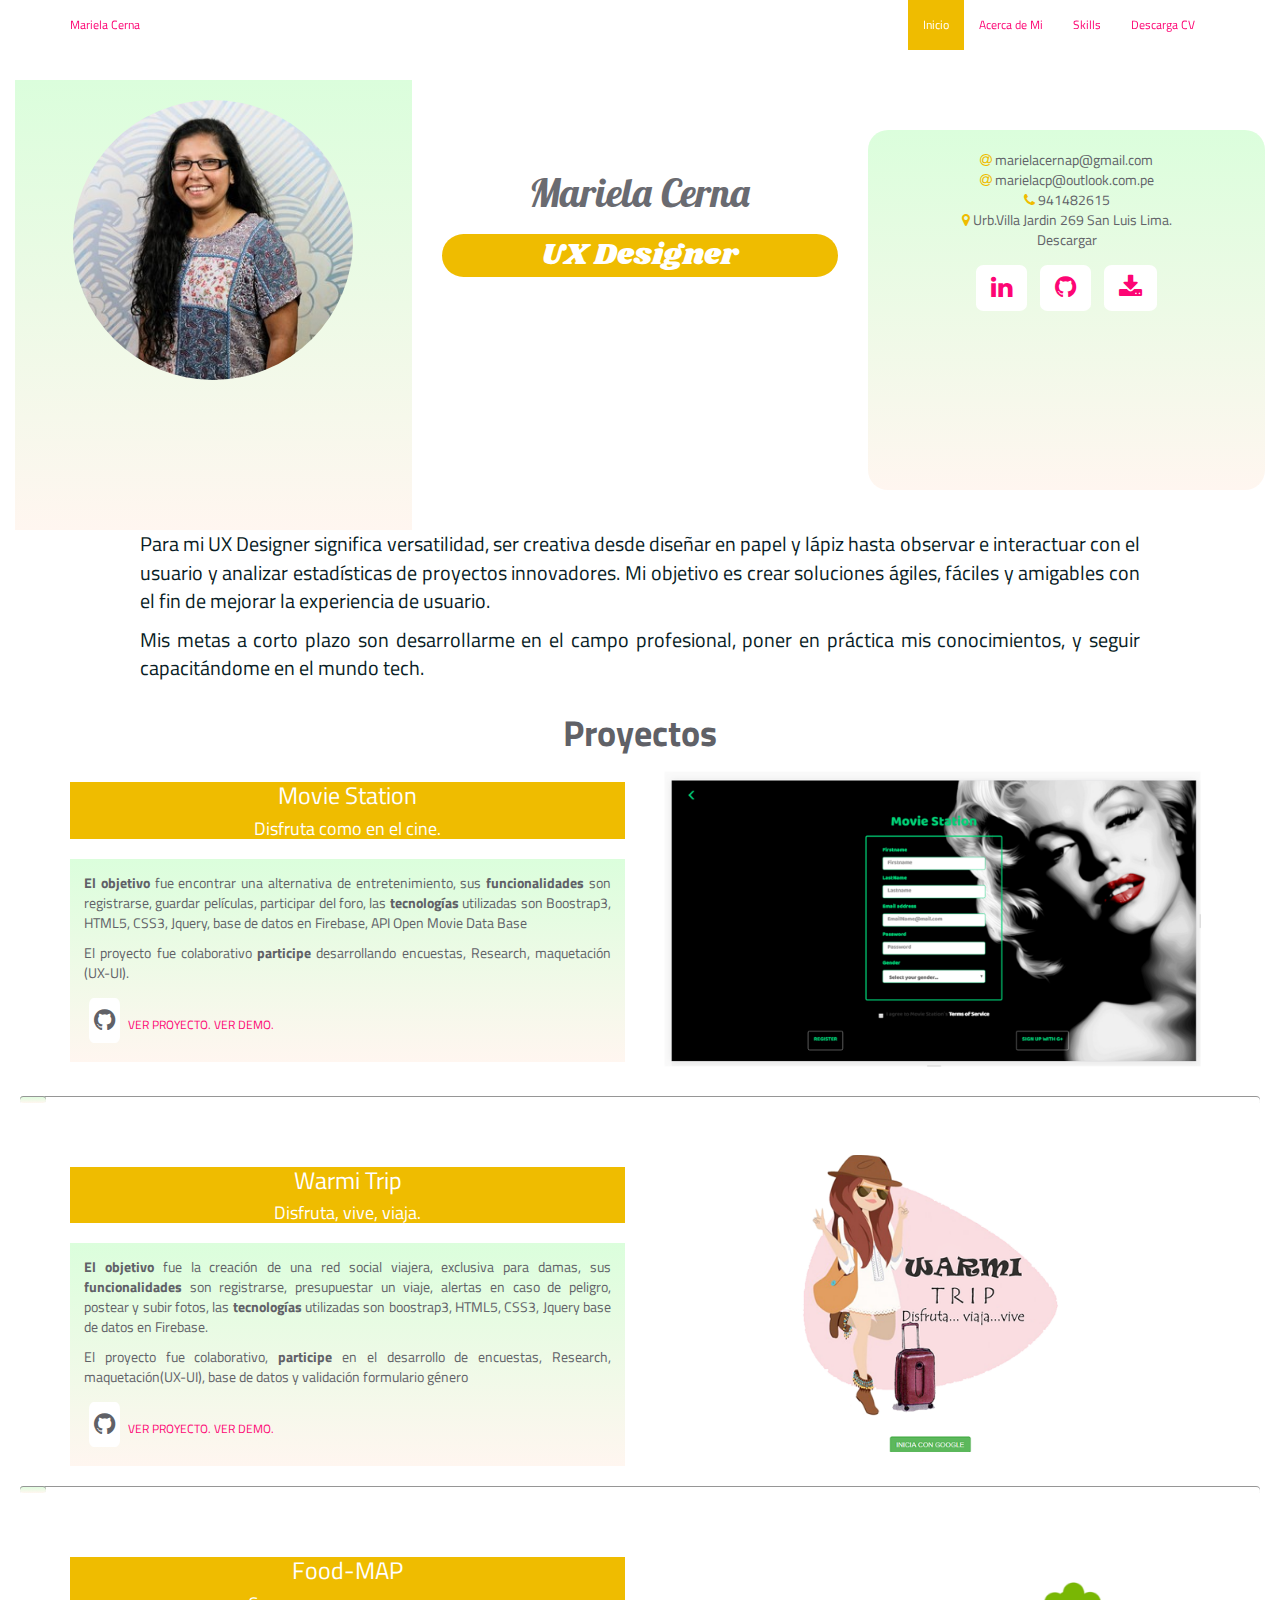
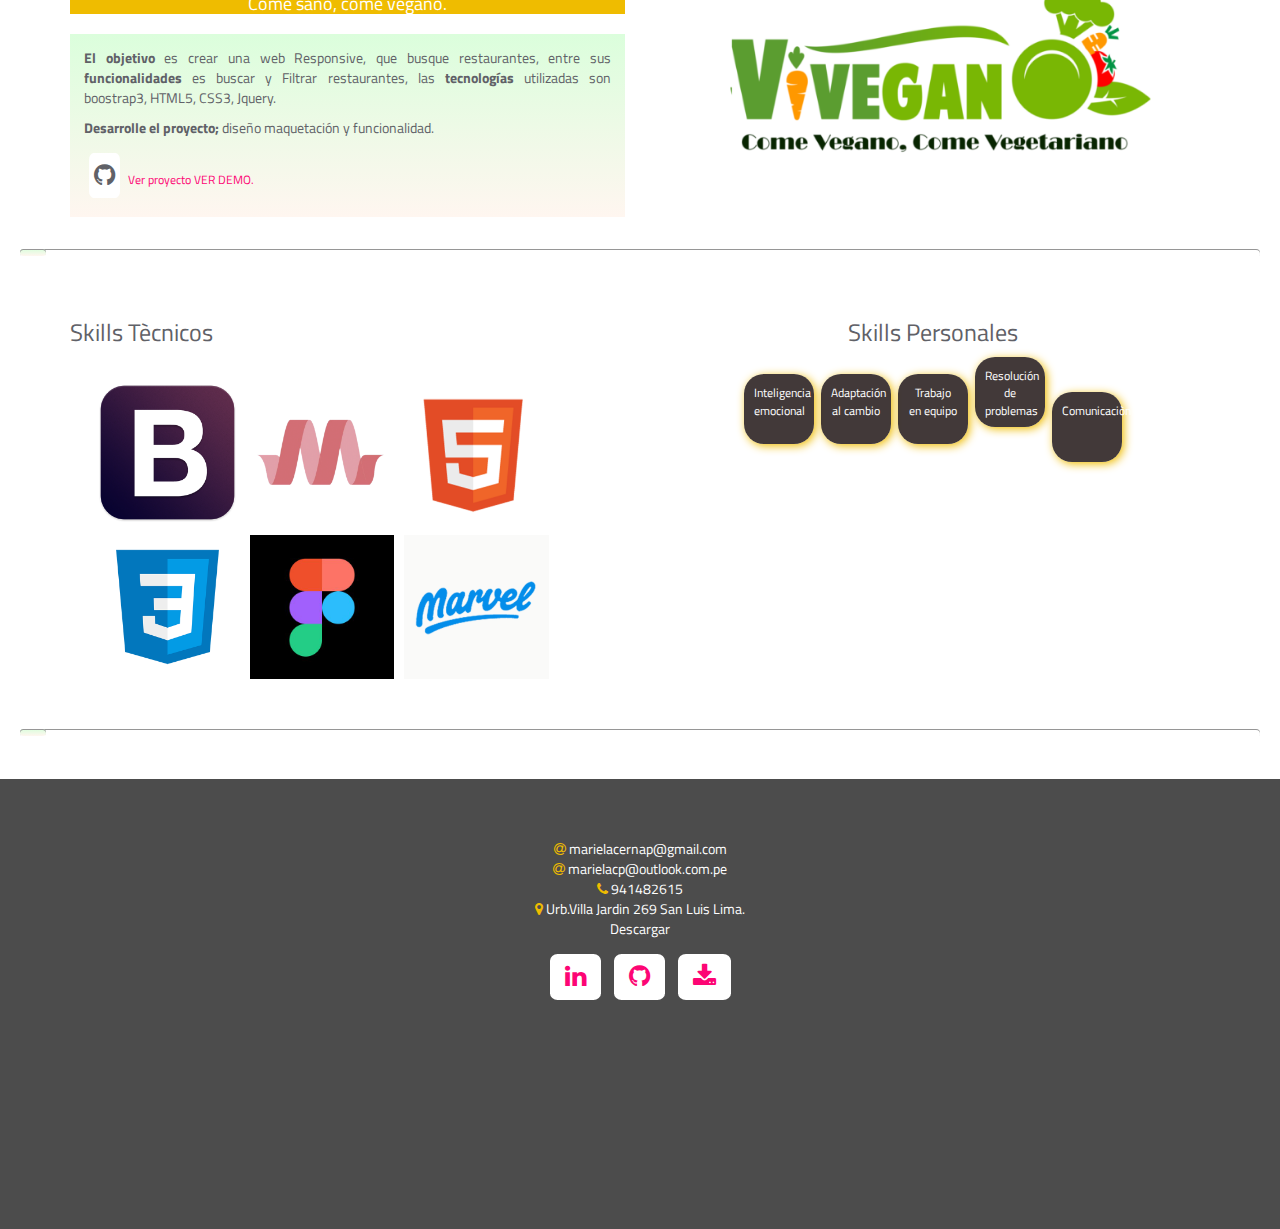
==== index.html @ e3ac8ac6 "mejoras del portafolio segun feedback" ====
<!DOCTYPE html>
<html>
<head>
    <meta charset="utf-8">
    <meta name="viewport" content="width=device-width, initial-scale=1.0, maximum-scale=1">
    <meta http-equiv="X-UA-Compatible" content="IE=edge">
    <title></title>
    <link href="https://fonts.googleapis.com/css?family=Roboto:100,300,400,500,700,900" rel="stylesheet">
    <link rel="stylesheet" type="text/css" href="vendors/bootstrap/css/bootstrap.min.css">
    <link rel="stylesheet" type="text/css" href="vendors/bootstrap/css/theme.min.css">
 <link href="https://fonts.googleapis.com/css?family=Cabin+Condensed" rel="stylesheet">
<link href="https://fonts.googleapis.com/css?family=Titillium+Web" rel="stylesheet">
    <link rel="stylesheet" href="assets/icons/font-awesome/css/font-awesome.min.css">

<link href="https://fonts.googleapis.com/css?family=Shrikhand" rel="stylesheet">
<link href="https://fonts.googleapis.com/css?family=Bellefair" rel="stylesheet">
<link href="https://fonts.googleapis.com/css?family=Lobster" rel="stylesheet">
    <link rel="stylesheet" href="css/main.css">
    <link rel="stylesheet" href="css/skills.css">
     <link rel="stylesheet" href="css/animseparacion.css">
 
</head>

<body>
  <div class="container-fluid main-color ">
    <div class="row main-color">
        <div class="navbar navbar-inverse navbar-fixed-top opaque-navbar">
  <div class="container">
    <div class="navbar-header">
      <button type="button" class="navbar-toggle" data-toggle="collapse" data-target="#navMain">
        <span class="icon-bar"></span>
        <span class="icon-bar"></span>
      <span class="icon-bar"></span>
          
  </button>
      <a class="navbar-brand" href="#">Mariela Cerna</a>
    </div>
    <div class="collapse navbar-collapse main-color" id="navMain">
      <ul class="nav navbar-nav pull-right">
        <li class="active"><a href="#">Inicio</a></li>
        <li><a href="#">Acerca de Mi</a></li>
        <li><a href="#">Skills</a></li> 
        <li><a href="#">Descarga CV</a></li> 
      </ul>
    </div>
  </div>
</div>
    </div>
  </div>


<!--inicio-->
<div class="container-fluid ">
  <div class="row ">
  <div class="col-xs-12 col-sm-4 col-md-4 col-lg-4 ">
  <div class="container-photo-perfil fondo">
    <img src="assets/img/foto.jpg" class="img-responsive center-block" alt="">
  </div>  
  </div>
<div class="col-xs-12 col-sm-4 col-md-4 col-lg-4"> 
  <div class="container-animacion-inicio text-center">
  <h2> Mariela Cerna</h2>        
  <h1> UX Designer</h1>
  </div>   
</div>
<div class="col-xs-12 col-sm-4 col-md-4 col-lg-4 text-center"> 
  <div class="container-contact fondo text-center">
         <ul>
           <li> <i class="fa fa-at icon-color "></i> marielacernap@gmail.com</li>
           <li>  <i class="fa fa-at icon-color"></i> marielacp@outlook.com.pe</li> 
           <li > <i class="fa fa-phone icon-color"></i> 941482615</li>
           <li> <i class="fa fa-map-marker icon-color"></i> Urb.Villa Jardin 269 San Luis Lima.</li>
           <li>Descargar</li>
         </ul>
      <div class="text-center">
      <span class="btn-f"> <a href="https://www.linkedin.com/in/mariela-cerna-p/" target="_blank"><i class="fa fa-linkedin" aria-hidden="true"></i></a></span>
        <span class="btn-f"> <a href="https://www.linkedin.com/in/mariela-cerna-p/" target="_blank">  <i class="fa fa-github" aria-hidden="true"></i></a></span>
         <span class="btn-f"> <a href="https://www.linkedin.com/in/mariela-cerna-p/" target="_blank" title="CV">  <i class="fa fa-download" aria-hidden="true"></i></a></span>
    </div>
    </div>
</div>
</div>
</div>

<div class="col-xs-12 col-sm-12 col-md-12 col-lg-12 cont-speach ">
        <div class="container-speach text-justify ">
          <p>Para mi UX Designer significa versatilidad, ser creativa desde diseñar en papel y lápiz hasta observar e interactuar con el usuario y analizar estadísticas de proyectos innovadores. Mi objetivo es crear soluciones ágiles,
          fáciles y amigables con el fin de mejorar la experiencia de usuario. </p>
          <p>
          Mis metas a corto plazo son desarrollarme en el campo
          profesional, poner en práctica mis conocimientos, y seguir capacitándome en el mundo tech.
          </p>
    </div>
</div>

<div class="container">
  <div class="row">  

<!--PROYECTO1 MOVIE STATION-->
<div class="col-xs-12 col-sm-12 col-md-12 col-lg-12">
  <h1 class="text-center title-proyectos "> Proyectos</h1>
  </div>

<div class="col-xs-12 col-sm-6 col-md-6 col-lg-6 titlems">
   <div class="text-center title-p">
      <h3> Movie Station</h3>
      <h4> Disfruta como en el cine.</h4>
     </div>
     <div  class="container-text-ms text-justify">
        <p> <strong> El objetivo</strong> fue encontrar una alternativa de entretenimiento, sus<strong> funcionalidades</strong> son registrarse, guardar películas, participar del foro, las<strong> tecnologías </strong> utilizadas son Boostrap3, HTML5, CSS3, Jquery, base de datos en Firebase, API Open Movie Data Base</p>
        <p>El proyecto fue colaborativo <strong>participe</strong> desarrollando encuestas, Research, maquetación (UX-UI).</p>
         <span class="btn-f"><i class="fa fa-github" aria-hidden="true"></i></a></span>
        <a href="https://github.com/marielacp/MovieStation" target="_blank">VER PROYECTO.</a>
        <a href="https://marielacp.github.io/MovieStation/" target="_blank">VER DEMO.</a>
     </div>
  </div>

<div class="col-xs-12 col-sm-6 col-md-6 col-lg-6 titlems">
  <div class="container-photo-ms">
    <img src="assets/img/ms.png" class="img-responsive" alt="">
  </div>
</div>
</div>
</div>

<!--PROYECTO2 WARMI TRIP-->
<div class="container-fluid">
  <div class="row">
    <div class="separacion">
      <div class="container-skills1">
        <ul id="habilidades">
          <li>
            <span class="barra bootstrap">
          </li>
        </ul>
      </div>
    </div>
  </div>
</div>


<div class="container">
  <div class="row">

<div class="col-xs-12 col-sm-12 col-md-12 col-lg-12"> 
  </div>

<div class="col-xs-12 col-sm-6 col-md-6 col-lg-6 titlems">
   <div class="text-center title-p">
      <h3> Warmi Trip</h3>
      <h4> Disfruta, vive, viaja.</h4>
     </div>
     <div  class="container-text-ms text-justify">
       <p> <strong> El objetivo</strong> fue la creación de una red social viajera, exclusiva para damas, sus<strong> funcionalidades</strong> son registrarse, presupuestar un viaje, alertas en caso de peligro, postear y subir fotos, las<strong> tecnologías </strong>utilizadas son boostrap3, HTML5, CSS3, Jquery base de datos en Firebase.</p>
        <p> El proyecto fue colaborativo,<strong> participe</strong> en el desarrollo de encuestas, Research, maquetación(UX-UI), base de datos y validación formulario género</p>
         <span class="btn-f"><i class="fa fa-github" aria-hidden="true"></i></a></span>
        <a href="https://github.com/marielacp/warmi-trip" target="_blank" >VER PROYECTO. </a>
        <a href="https://marielacp.github.io/warmi-trip/" target="_blank">VER DEMO. </a>
        
     </div>
  </div>
  
<div class="col-xs-12 col-sm-6 col-md-6 col-lg-6 titlems">
  <div class="container-photo-ms">
    <img src="assets/img/warmi.png" class="img-responsive" alt="">
  </div>
</div>
</div>
</div>

<div class="container-fluid">
  <div class="row">
    <div class="separacion">
      <div class="container-skills1">
        <ul id="habilidades">
          <li>
             <span class="barra bootstrap">            
          </li>
        </ul>
      </div>
    </div>
  </div>
</div>

<!--PROYECTO3 FOODMAP-->
<div class="container">
  <div class="row">

<div class="col-xs-12 col-sm-12 col-md-12 col-lg-12"> 
  </div>

<div class="col-xs-12 col-sm-6 col-md-6 col-lg-6 titlems">
   <div class="text-center title-p">
      <h3> Food-MAP</h3>
      <h4> Come sano, come vegano.</h4>
     </div>
     <div  class="container-text-ms text-justify">
          <p> <strong> El objetivo</strong> es crear una web Responsive, que busque restaurantes, entre sus <strong>funcionalidades</strong> es buscar y Filtrar restaurantes, las<strong> tecnologías</strong> utilizadas son boostrap3, HTML5, CSS3, Jquery.</p>
          <p> <strong>Desarrolle el proyecto; </strong>diseño maquetación y funcionalidad.</p>
          <span class="btn-f"><i class="fa fa-github" aria-hidden="true"></i></a></span>
          <a href="https://github.com/marielacp/project-food-map-app" target="_blank"  >Ver proyecto</a>
          <a href="https://marielacp.github.io/project-food-map-app/" target="_blank">VER DEMO.</a>        
        
     </div>
  </div>
  
<div class="col-xs-12 col-sm-6 col-md-6 col-lg-6 titlems">
  <div class="container-photo-ms">
    <img src="assets/img/foodm.png" class="img-responsive" alt="">
  </div>
</div>
</div>
</div>

<div class="container-fluid">
  <div class="row">
    <div class="separacion">
      <div class="container-skills1">
        <ul id="habilidades">
          <li>
            <span class="barra bootstrap">
          </li>
        </ul>
      </div>
    </div>
  </div>
</div>

<!--skills-->
<div class="container">
  <div class="row"> 

 <div class="col-xs-12 col-sm-6 col-md-6 col-lg-6">
    <div class="">
      <h3>Skills Tècnicos</h3> 
      <div class="container-skills center-block ">
          <ul>         
          <li><img src="assets/img/bootstrap.png " class="img-responsive  " alt=""> </li>
          <li><img src="assets/img/materialize.png" class="img-responsive " alt=""> </li>    
          <li><img src="assets/img/html.png" class="img-responsive  " alt=""> </li>
          <li><img src="assets/img/css.png" class="img-responsive " alt=""> </li>
          <li><img src="assets/img/figma.jpg" class="img-responsive  " alt=""> </li>
          <li><img src="assets/img/marvel.png" class="img-responsive " alt=""> </li>          
      </ul>
      </div>   
    </div>
  </div>  
<div class="col-xs-12 col-sm-6 col-md-6 col-lg-6">
  <div class="text-center">
     <h3>Skills Personales</h3>
     <div class="sombras text-center">
       <p >Inteligencia emocional</p>     
     </div>
    <div class="sombras text-center">
       <p >Adaptación al cambio</p>     
     </div>
     <div class="sombras text-center">
       <p >Trabajo en equipo</p>     
     </div>
    <div class="sombras text-center">
       <p >Resolución de problemas</p>     
     </div>
      <div class="sombras text-center">
       <p>Comunicaciòn</p>     
     </div>

  </div>
</div>
</div>
</div>

<div class="container-fluid">
  <div class="row">
    <div class="separacion">
      <div class="container-skills1">
        <ul id="habilidades">
          <li>
            <span class="barra bootstrap">
          </li>
        </ul>
      </div>
    </div>
  </div>
</div>
<!--Footer-->
<div class="container-fluid">
  <div class="row"> 
<div class="col-xs-12 col-sm-12 col-md-12 col-lg-12 lamina">
  <div class="container1-contact text-center">
         <ul>
           <li> <i class="fa fa-at icon-color "></i> marielacernap@gmail.com</li>
           <li>  <i class="fa fa-at icon-color"></i> marielacp@outlook.com.pe</li> 
           <li > <i class="fa fa-phone icon-color"></i> 941482615</li>
           <li> <i class="fa fa-map-marker icon-color"></i> Urb.Villa Jardin 269 San Luis Lima.</li>
           <li>Descargar</li>
         </ul>
      <div class="text-center">
      <span class="btn-f"> <a href="https://www.linkedin.com/in/mariela-cerna-p/" target="_blank"><i class="fa fa-linkedin" aria-hidden="true"></i></a></span>
        <span class="btn-f"> <a href="https://www.linkedin.com/in/mariela-cerna-p/" target="_blank">  <i class="fa fa-github" aria-hidden="true"></i></a></span>
         <span class="btn-f"> <a href="assets/img/CV.pdf" target="_blank" title="CV">  <i class="fa fa-download" aria-hidden="true"></i></a></span>
    </div>
    </div>
</div>
</div>
</div>
  
<script src="vendors/js/jquery-3.2.1.min.js" type="text/javascript"></script>
<script type="text/javascript" src="vendors/bootstrap/js/bootstrap.min.js"></script>
<script src="https://ajax.googleapis.com/ajax/libs/jquery/3.1.1/jquery.min.js"></script>
<script type="text/javascript" src="js/animInicial.js"></script>
<script type="text/javascript" src="js/skills.js"></script>
<script type="text/javascript" src="js/home.js"></script>
   
</body>

</html>
---- css/main.css ----
*{
  margin: 0;
  padding: 0;
}
body{
 /* background-color: rgb(209, 236, 236);
 font-family: 'Cabin Condensed', sans-serif;*/
 font-family: 'Titillium Web', sans-serif;
 color: #606167;
 }



/*******************NAVBAR****************/
fondo{  
    background-image: url('../assets/img/f2.jpeg');
    background-repeat: no-repeat;
    background-size: cover;
    height: 20vh;
  
}
.fondo{
  background: linear-gradient(#dbfedc, #fff6f0);
  height: 46vh;
  width: 100%

}
/**************COLORES DEL NAVBAR********************************/

.navbar-inverse .navbar-nav>li>a {
  color: #fd0574;
     font-size: 1.2rem;
}
.navbar-inverse .navbar-nav>li>a:hover{
      color: #606167;
}
.navbar-inverse .navbar-brand {
  color: #fd0574;
     font-size: 1.2rem;
} 
.navbar-inverse .navbar-brand:hover {
    color: #606167;
  font-size: 1.2rem;
}
.container a {
  color: #fd0574;
   font-size: 1.2rem;
}

.container a:hover {
  color: #e9bf1f;
  font-size: 1.2rem;
}

.navbar-inverse .navbar-nav>.active>a,
.navbar-inverse .navbar-nav>.active>a:focus,
.navbar-inverse .navbar-nav>.active>a{
  background-color: #efbc00;
}


.navbar-inverse .navbar-nav>.active>a:hover {
  color: #606167;
  background-color:#fd0574;
  }
  
/***********************************************************************
*  OPAQUE NAVBAR SECTION
***********************************************************************/
.opaque-navbar {
  
      background-color:transparent;
     
  /* Transparent = rgba(0,0,0,0) / Translucent = (0,0,0,0.5)  */
    height: 60px;
    border-bottom: 0px;
    transition: background-color .5s ease 0s;
}

.opaque-navbar.opaque {
    background-color:#e6edfe;
    height: 60px;
    transition: background-color .5s ease 0s;
    
}

ul.dropdown-menu {
    background-color:#e6edfe;
  
}


/*@media (max-width: 992px) {*/





/**********************************/
.container-photo-perfil{
  position: relative;
  margin-top:6rem;
  padding:2rem;
}
.container-photo-perfil img{
  border-radius: 100%;
  width: 250px;
  height: 250px;
}
/*******************************************/

.container-animacion-inicio h1 {
  background-color: #efbc00;
  font-family: 'Shrikhand', cursive;
  font-size: 3rem;
  color: white;
  border-radius: 5rem;
  padding: .5rem;
}

.container-animacion-inicio h2 {
 font-family: 'Lobster', cursive;
  font-size: 4rem;
  
  color: #6A6B71;
}

.container-animacion-inicio{
/*outline: 2px solid blue;*/
padding: 0px;
 position: relative;
 margin: 0px;
height: 100px;
}

.text-animation{
  list-style: none;
  position: absolute;   
  text-align: center;
}
.line {
  height: .1rem;
  margin:0;
  text-align: center;
  width: 96%;
}
/*************CONTACT*********************/
.container-contact{

display: inline-block;
border-radius: 2rem;
width: 70%;
padding: 2rem;
/*box-shadow: 5px 0px 10px; */
margin-left: 20rem 0rem 20rem 0rem;
 position: relative;
 margin-top:5rem;
}
.container-contact ul {
  list-style: none;
}


.text-animation li{
text-align: center;
display: inline-block;
/*margin-left: 5px;*/
font-family: 'Barlow Condensed', sans-serif;
font-size: 2.3em;
color:#010d0e;
opacity: 1;
transition: all 2s ease;
font-weight: -100px;
}
.text-animation li:last-child{
  margin-right: 0;
}
.text-animation.hidd{
opacity: 1;
}
.text-animation.hidd li:nth-child(1) {transform: translateX(-200px) translateY(-150px);}
.text-animation.hidd li:nth-child(2) {transform: translateX(20px) translateY(100px);}
.text-animation.hidd li:nth-child(3) {transform: translateX(-150px) translateY(-80px);}
.text-animation.hidd li:nth-child(4) {transform: translateX(10px) translateY(-200px);}
.text-animation.hidd li:nth-child(5) {transform: translateX(-170px) translateY(200px);}
.text-animation.hidd li:nth-child(6) {transform: translateX(-170px) translateY(200px);}


/***************Spich de presentaciòn*********************/
.container-speach {
  position: relative;
 /* outline: 2px solid red;*/
  font-size: 1.2em;
  margin-top: 5rem;
  padding: 1em;
  color:#081c24;
  
}

.container-text-ms{
  position: relative;
  background: linear-gradient(#dbfedc, #fff6f0);
    /* outline: 2px solid red;*/
  font-size: 1em;
  margin-top: 2rem;
  padding: 1em;
}

/*********titulo proyectos*******/
.title-proyectos{
  font-weight: bold;
 
}
.title-p{
  color:white;
  background-color: #efbc00;
}
/*************COLORES DE ICONOS REDES************************/
.btn-f {
  display: inline-block;
  padding: .5rem;
  margin: .5rem;
  font-size: 2.5rem;
  background-color: white;
  border-radius: 15%;
}

.btn-f a {
  color: #fd0574;
  padding: 1rem;
}

.btn-f a:hover {  
  color: #efbc00;
}

.container-icon {
  margin: 100px auto;
  outline: 2px solid red;
}

.title-contacto {
  color: #081c24;
  padding: 2rem;
 
}

.line1 {
  height: .4rem;
  margin: 0;
  text-align: center;
  width: 100%;
}

.lamina{
 background-color:rgba(0,0,0,0.7);
  height:50vh;
}

.icon-color{
  color:#efbc00;
}

/******************separacion***********************/

.separacion{
  width: 100%;
  height: 5rem;
  /*background-color: rgba(0,0,0,0.7);
  background: linear-gradient(#ffff, #19698c);
  */
  
}
.sombras{
  position: relative;
   box-shadow: 2px 2px 10px #efbc00;
   display: inline-block;
   width: 70px;
   height: 70px; 
   padding: 1rem;
   font-size: 1.2rem;
   background-color: rgba(19, 7, 7,0.8);
   color:white;
   border-radius: 2rem;
   margin: .2rem;
}
.sombras:hover { 
  background-color: #efbc00;
 font-size: 1.3rem;
}
.iem:hover{
  display: inline-block; 
  visibility: hidden;
  outline:2px solid red;
}


/*************footre*************/

.container1-contact {
  display: inline-block;
  border-radius: 2rem;
  width: 100%;
  padding: 1rem;
  /*box-shadow: 5px 0px 10px; */
 
  position: relative;
  margin-top: 5rem;
  color: white;
}

.container1-contact ul {
  list-style: none;
}

/**************PROYECTOS***************/


@media only screen 
and (min-device-width: 769px) 
and (max-device-width: 1024px) {

.opaque-navbar {
  background-color:#e6edfe;
  height: 60px;
  transition: background-color .5s ease 0s;
}


.fondo {
   height: 50vh;
}
  
.container-photo-perfil img{
  width: 280px;
  height: 280px;
}
.container-photo-perfil {

  margin-top: 8rem;
  
}

.container-contact {
  margin-top: 13rem;
  width: 100%;
  height: 40vh;
  
}




.container-animacion-inicio{
  margin-top: 17rem;
}
.container-speach {
  font-size: 1.2em;
  padding: 2em;
}

.container-text-ms {
  position: relative;
  /* outline: 2px solid red;*/
  font-size: .9em;
  padding: .2em;
 }



}

@media only screen 
and (min-device-width: 1025px)
/*and (max-device-width: 1550px)*/
 {
.container-speach {   
  font-size: 1.2em;
  margin-top: 35rem;
  padding: 7em;
}

.fondo {
   height: 50vh;
}
  
.container-photo-perfil img{
  width: 280px;
  height: 280px;
}
.container-photo-perfil {

  margin-top: 8rem;
  
}

.container-contact {
  margin-top: 13rem;
  width: 100%;
  height: 40vh;
  
}
.container-animacion-inicio {
margin-top: 17rem
  
}
.cont-speach{
  display: inline-block;
  text-align: center; 
  
  
  
}
.container-speach{
 
  width: 80%;
  padding: 0;  
 margin: 0;
 font-size: 2rem;

  margin-right: auto;
  margin-left: auto;
  
}

}
---- css/skills.css ----
.container-skills1{
  position: relative;
  margin: 2rem;
  
}
.container-skills ul li{ 
display: inline-block;
list-style: none;
width: 30%;
float: left;
padding: .5rem;

}

.container-skills {
  position: relative;
  text-align: center;
  width: 100%;
  padding: 2rem;
  display: inline-block;

  
}

.container-skills ul{

 
}


.container-skills ul li img{
  width: 100%;
}


#habilidades{  
  width: 100%;
 /*para centrar dentro de grillas*/
  position: relative;
  list-style: none;
  padding: 0px 0px; 
}
#habilidades h3{
  color:#012138;
}

#habilidades li{
  width: 100%;
  height: 8px;;
  border-radius: 10px;
  margin-bottom: 10px;
  box-shadow: 0px 1px #969696 inset, 0px 1px 0px #ffff;
  color: #150c65;
}

.barra{
  border-radius: 10px;
  height: 7px;  
  position: absolute;
  box-shadow:0px 1px 0px #ffff, 0px 1px #969696 inset;
}
.bootstrap{
  background: linear-gradient(#dbfedc, #fff6f0);
}
.materialize{
  background-color: #00ade5;
}


.html{
  background-color: #0066cc;
}
.css{
background-color: #2a2d96;

}
.figma{
 background-color: #150c65;
}

.marvel {
  background-color: #00697f;
}

.ie {
  background-color: #e5fc9c;
}
---- css/animseparacion.css ----
#preloader_4 {
  position: relative;
}

#preloader_4 span {
  position: absolute;
  width: 20px;
  height: 20px;
  background: #3498db;
  opacity: 0.5;
  border-radius: 20px;
  -animation: preloader_4 1s infinite ease-in-out;
}

#preloader_4 span:nth-child(2) {
  left: 20px;
  animation-delay: .2s;
}

#preloader_4 span:nth-child(3) {
  left: 40px;
  animation-delay: .4s;
}

#preloader_4 span:nth-child(4) {
  left: 60px;
  animation-delay: .6s;
}

#preloader_4 span:nth-child(5) {
  left: 80px;
  animation-delay: .8s;
}

@keyframes preloader_4 {
  0% {
    opacity: 0.3;
    transform: translateY(0px);
    box-shadow: 0px 0px 3px rgba(0, 0, 0, 0.1);
  }
  50% {
    opacity: 1;
    transform: translateY(-10px);
    background: #f1c40f;
    box-shadow: 0px 20px 3px rgba(0, 0, 0, 0.05);
  }
  100% {
    opacity: 0.3;
    transform: translateY(0px);
    box-shadow: 0px 0px 3px rgba(0, 0, 0, 0.1);
  }
}
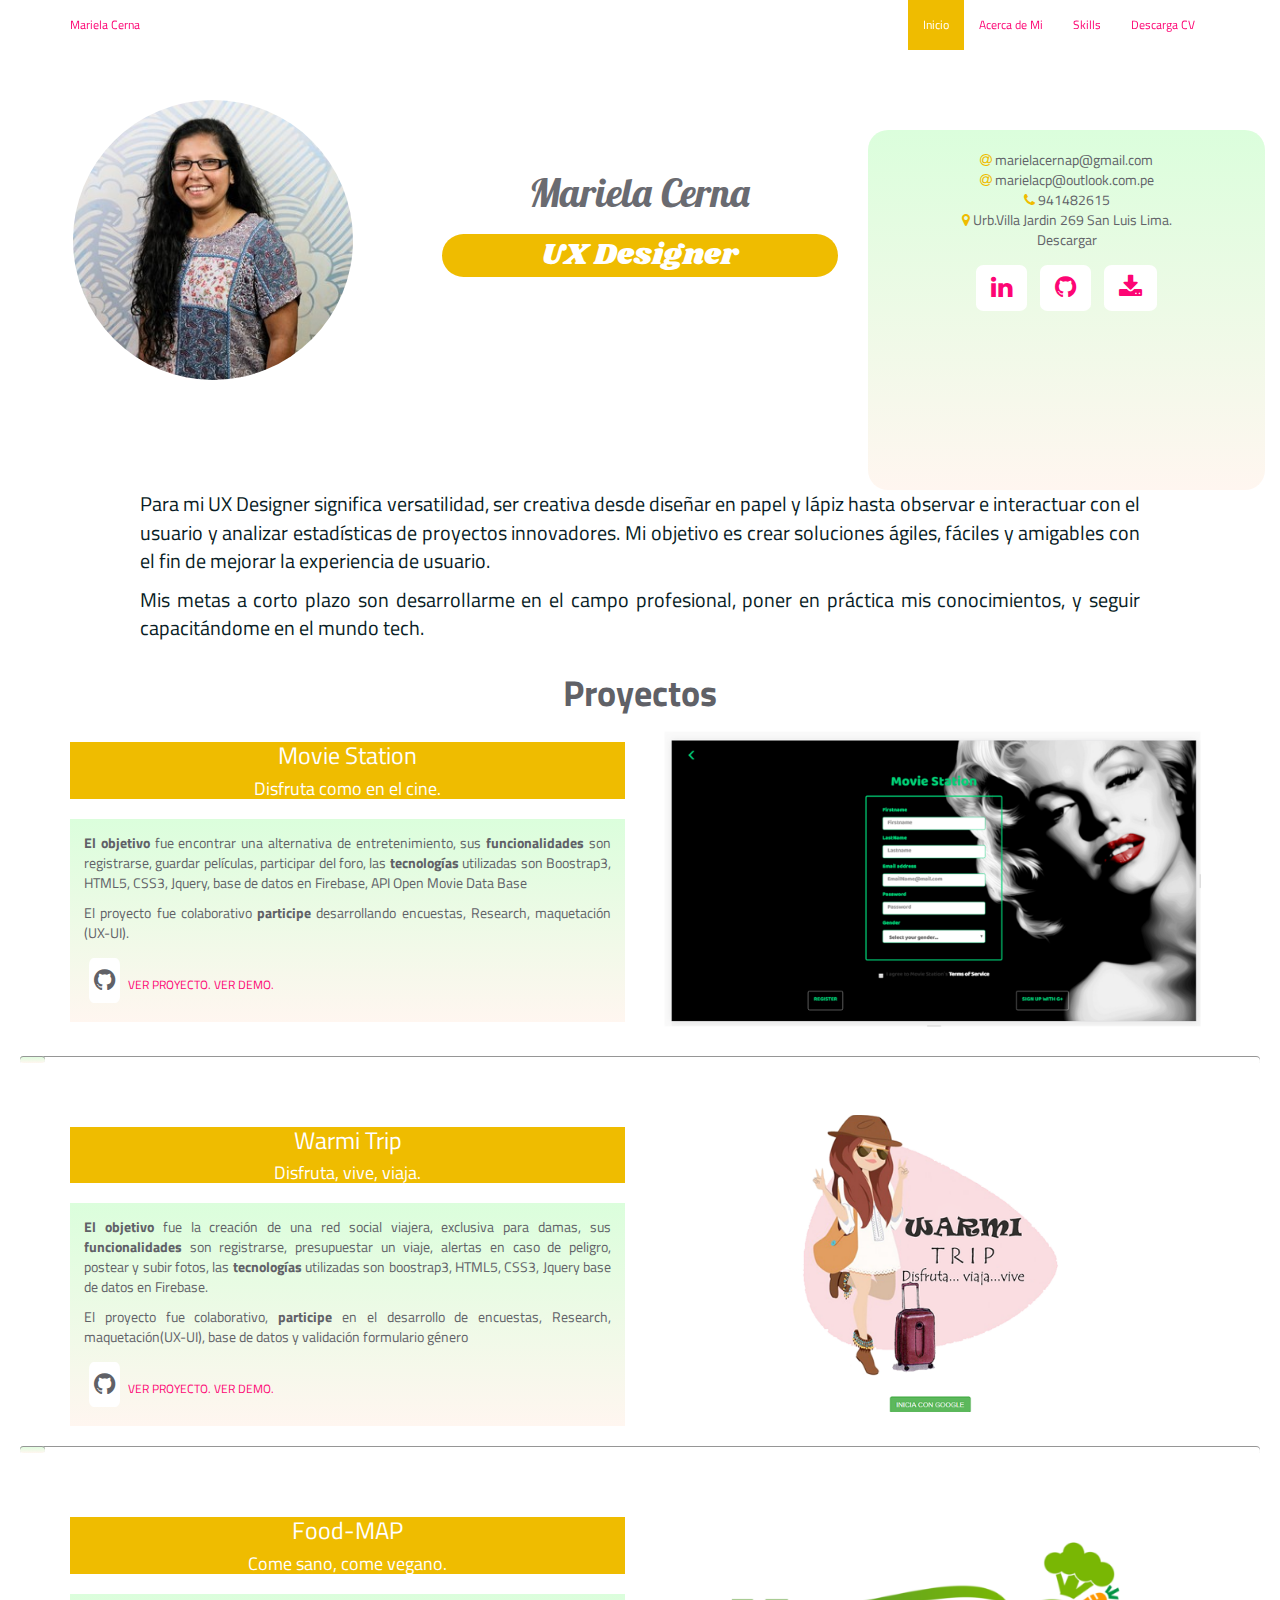
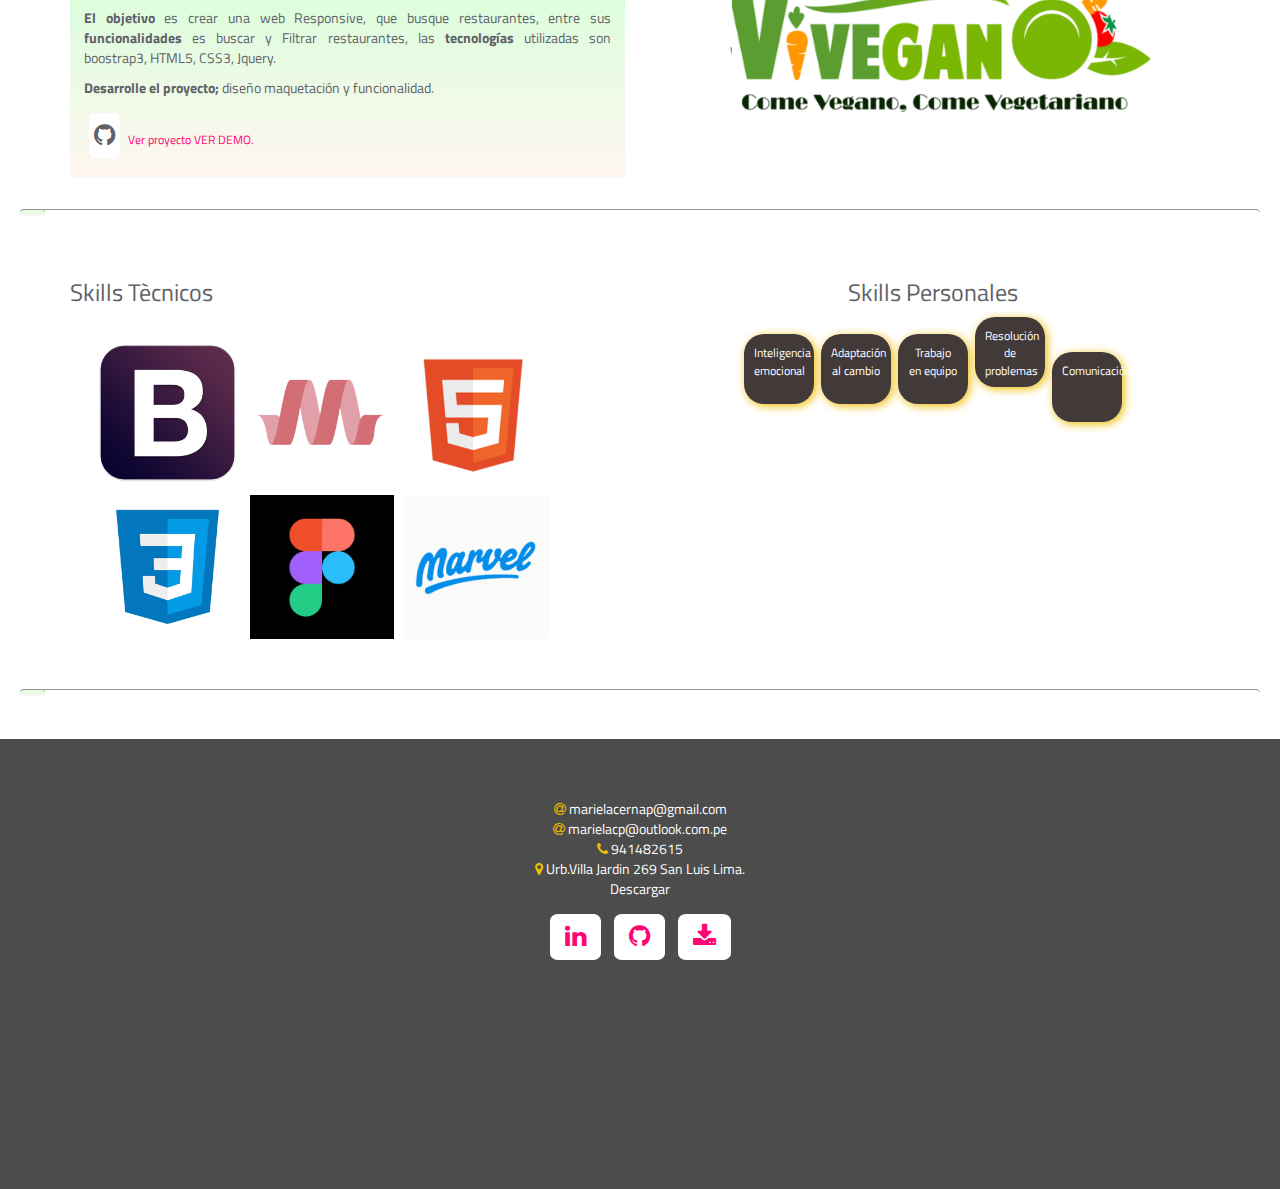
==== commit ffb3be41: "mejoras del portafolio segun feedback" ====
--- a/index.html
+++ b/index.html
@@ -53,7 +53,7 @@
 <div class="container-fluid ">
   <div class="row ">
   <div class="col-xs-12 col-sm-4 col-md-4 col-lg-4 ">
-  <div class="container-photo-perfil fondo">
+  <div class="container-photo-perfil ">
     <img src="assets/img/foto.jpg" class="img-responsive center-block" alt="">
   </div>  
   </div>
--- a/css/main.css
+++ b/css/main.css
@@ -372,12 +372,12 @@
 
 @media only screen 
 and (min-device-width: 1025px)
-/*and (max-device-width: 1550px)*/
+and (max-device-width: 1550px)
  {
 .container-speach {   
   font-size: 1.2em;
-  margin-top: 35rem;
-  padding: 7em;
+  margin: 35rem;
+  padding: 7rem;
 }
 
 .fondo {
@@ -407,8 +407,6 @@
 .cont-speach{
   display: inline-block;
   text-align: center; 
-  
-  
   
 }
 .container-speach{
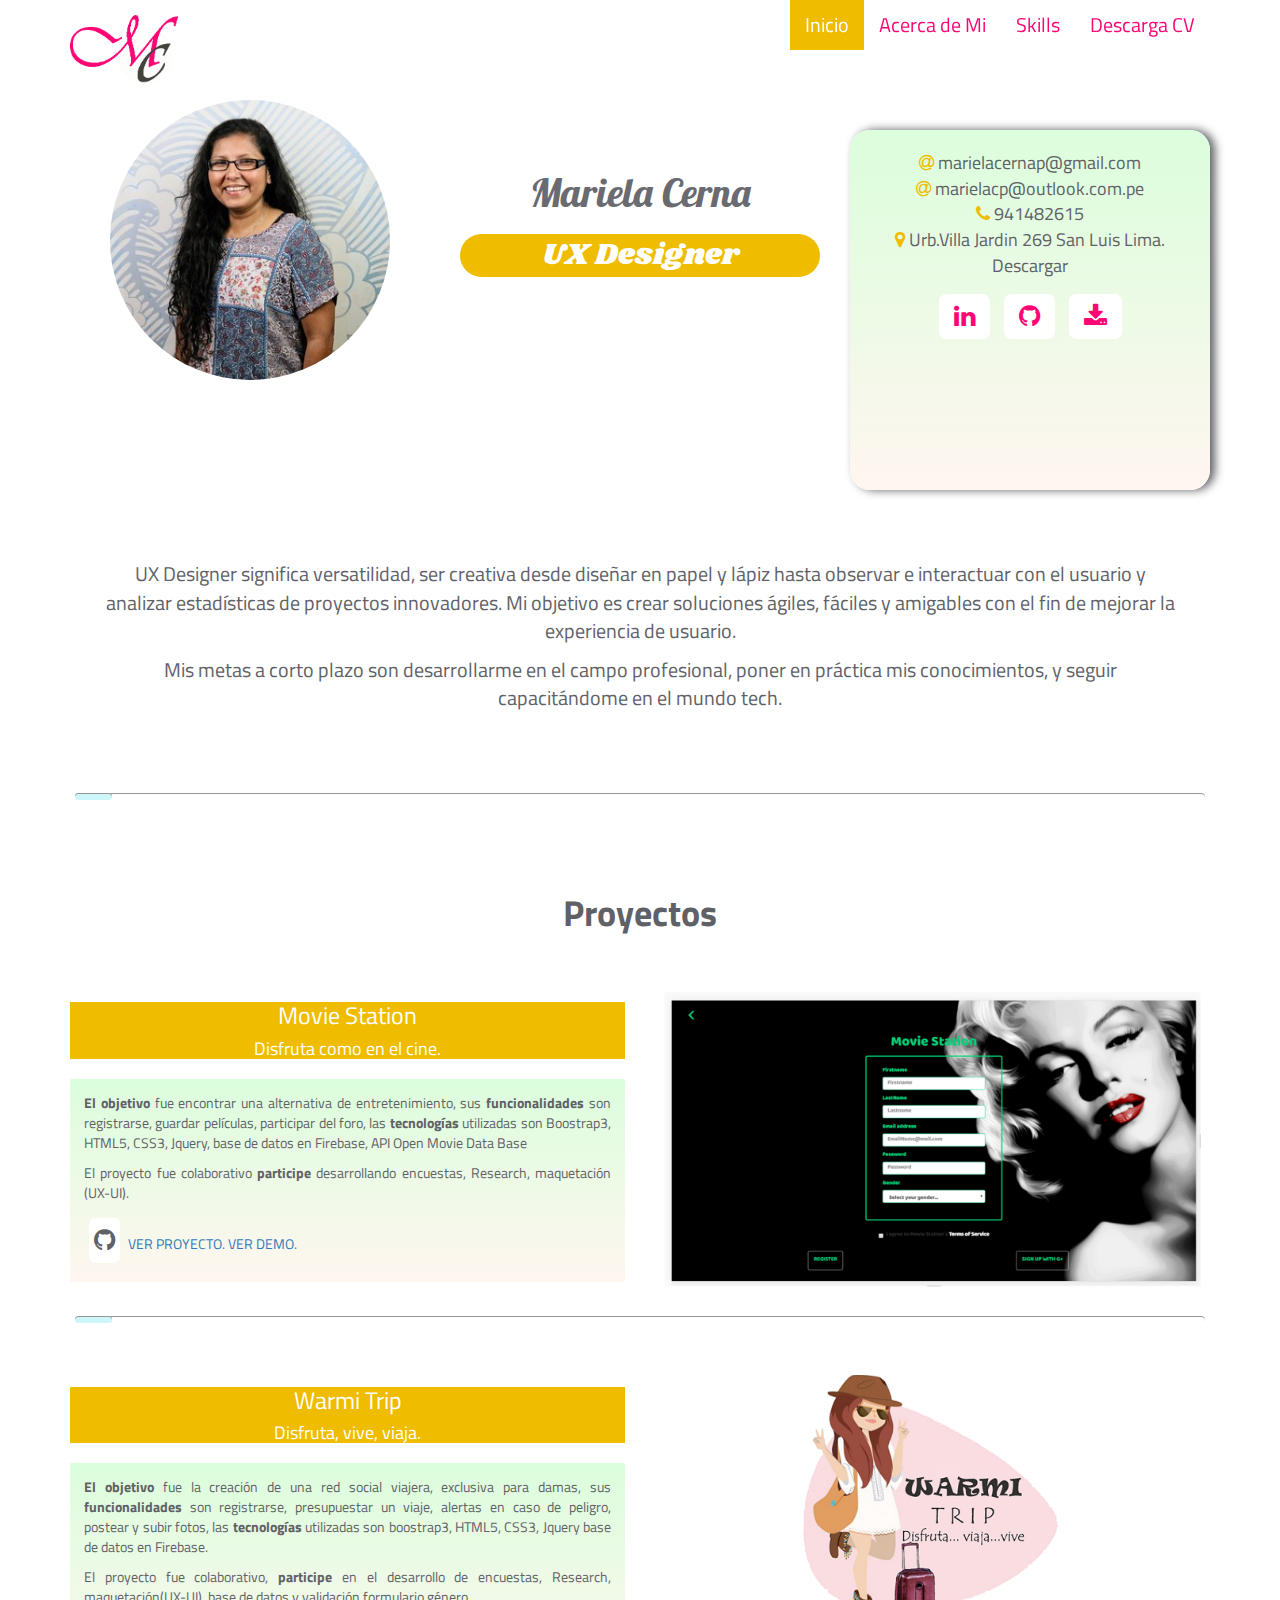
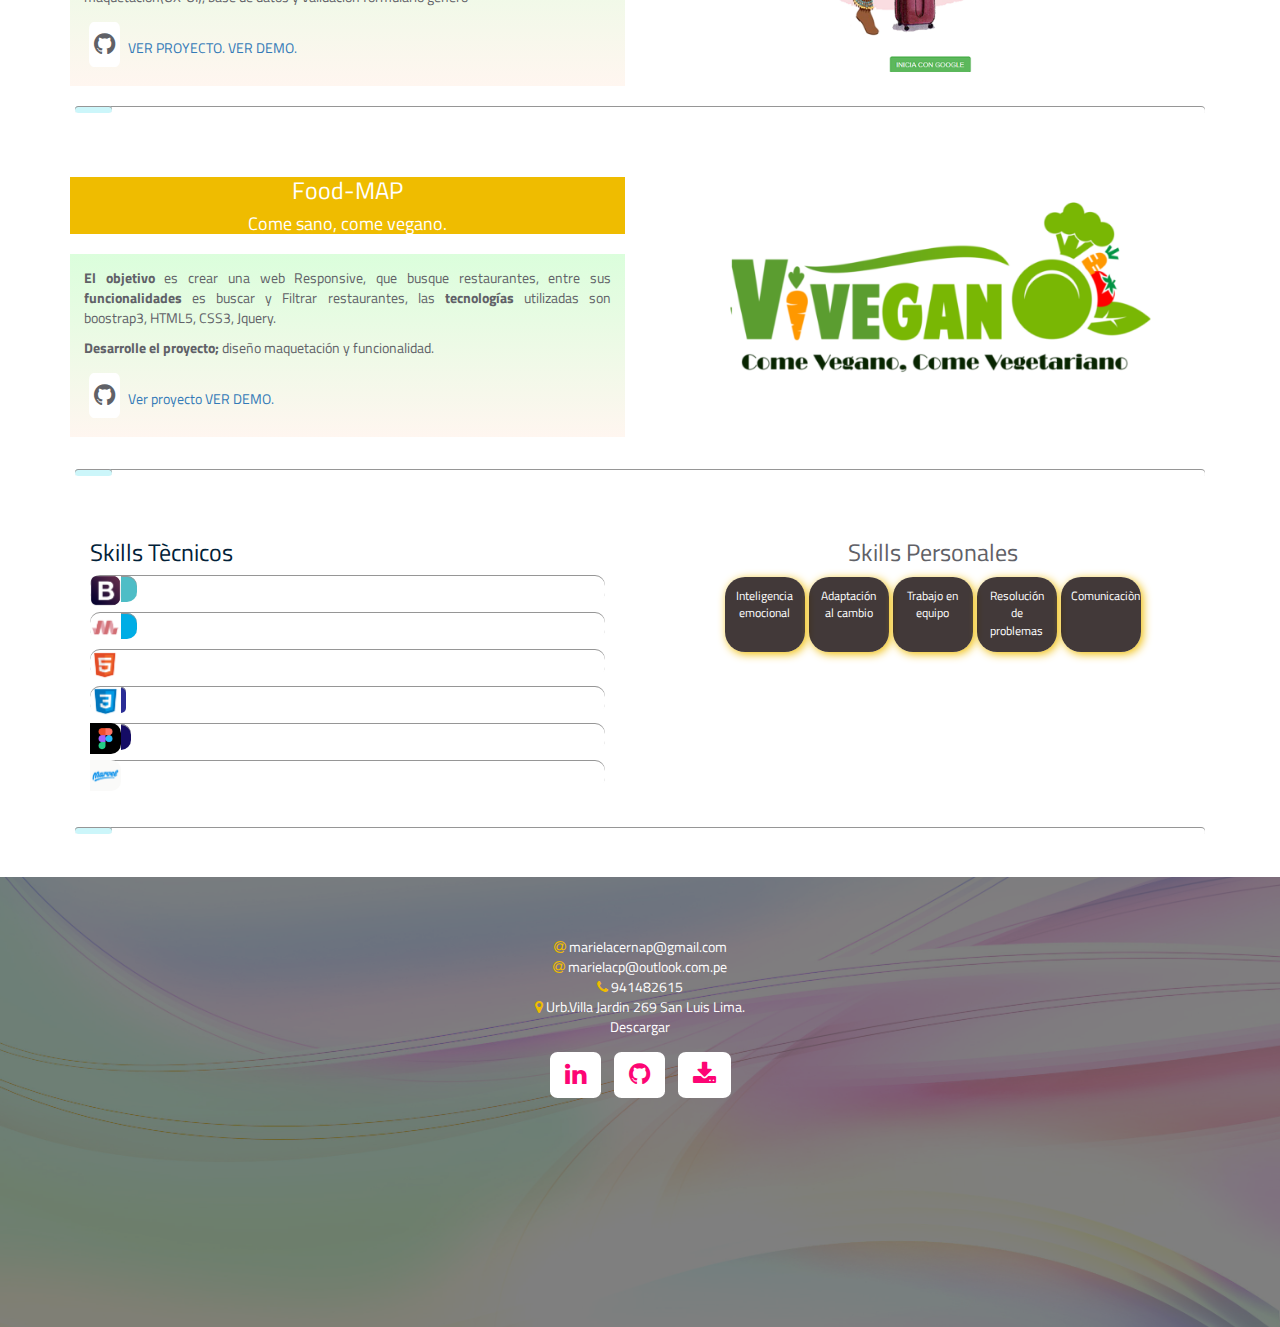
==== commit 0c2fdbe5: "añadiendo actualizaciones" ====
--- a/index.html
+++ b/index.html
@@ -22,159 +22,169 @@
 </head>
 
 <body>
-  <div class="container-fluid main-color ">
+  <div class="container main-color">
     <div class="row main-color">
         <div class="navbar navbar-inverse navbar-fixed-top opaque-navbar">
-  <div class="container">
-    <div class="navbar-header">
-      <button type="button" class="navbar-toggle" data-toggle="collapse" data-target="#navMain">
-        <span class="icon-bar"></span>
-        <span class="icon-bar"></span>
-      <span class="icon-bar"></span>
-          
-  </button>
-      <a class="navbar-brand" href="#">Mariela Cerna</a>
-    </div>
-    <div class="collapse navbar-collapse main-color" id="navMain">
-      <ul class="nav navbar-nav pull-right">
-        <li class="active"><a href="#">Inicio</a></li>
-        <li><a href="#">Acerca de Mi</a></li>
-        <li><a href="#">Skills</a></li> 
-        <li><a href="#">Descarga CV</a></li> 
-      </ul>
-    </div>
-  </div>
-</div>
-    </div>
-  </div>
+          <div class="container">
+            <div class="navbar-header">
+              <button type="button" class="navbar-toggle" data-toggle="collapse" data-target="#navMain">
+                <span class="icon-bar"></span>
+                <span class="icon-bar"></span>
+              <span class="icon-bar"></span>
+                  
+          </button>
+              <a class="navbar-brand" href="#"> <img src="assets/img/logo.png" class="img-responsive logo" alt="">
+              </a> 
+            </div>
+            <div class="collapse navbar-collapse main-color" id="navMain">
+              <ul class="nav navbar-nav pull-right">
+                <li class="active"><a href="#">Inicio</a></li>
+                <li><a href="#">Acerca de Mi</a></li>
+                <li><a href="#">Skills</a></li> 
+                <li><a href="#">Descarga CV</a></li> 
+              </ul>
+            </div>
+          </div>
+     </div>
+  </div>                
+</div>
 
 
 <!--inicio-->
-<div class="container-fluid ">
+<div class="container">
   <div class="row ">
-  <div class="col-xs-12 col-sm-4 col-md-4 col-lg-4 ">
-  <div class="container-photo-perfil ">
-    <img src="assets/img/foto.jpg" class="img-responsive center-block" alt="">
+    <div class="col-xs-12 col-sm-4 col-md-4 col-lg-4 ">
+      <div class="container-photo-perfil ">
+      <img src="assets/img/foto.jpg" class="img-responsive center-block" alt="">
+    </div>  
+  </div>
+  <div class="col-xs-12 col-sm-4 col-md-4 col-lg-4"> 
+    <div class="container-animacion-inicio text-center">
+      <h2> Mariela Cerna</h2>        
+      <h1> UX Designer</h1>
+    </div>   
+  </div>
+    <div class="col-xs-12 col-sm-4 col-md-4 col-lg-4 text-center"> 
+      <div class="container-contact fondo text-center">
+        <ul>
+          <li> <i class="fa fa-at icon-color "></i> marielacernap@gmail.com</li>
+          <li>  <i class="fa fa-at icon-color"></i> marielacp@outlook.com.pe</li> 
+          <li > <i class="fa fa-phone icon-color"></i> 941482615</li>
+          <li> <i class="fa fa-map-marker icon-color"></i> Urb.Villa Jardin 269 San Luis Lima.</li>
+          <li>Descargar</li>
+        </ul>
+        <div class="text-center">
+        <span class="btn-f"> <a href="https://www.linkedin.com/in/mariela-cerna-p/" target="_blank"><i class="fa fa-linkedin" aria-hidden="true"></i></a></span>
+          <span class="btn-f"> <a href="https://www.linkedin.com/in/mariela-cerna-p/" target="_blank">  <i class="fa fa-github" aria-hidden="true"></i></a></span>
+            <span class="btn-f"> <a href="https://www.linkedin.com/in/mariela-cerna-p/" target="_blank" title="CV">  <i class="fa fa-download" aria-hidden="true"></i></a></span>
+        </div>
+      </div>
+    </div>
+  </div>
+</div>
+
+<div class="container">
+  <div class="row">
+    <div class="col-xs-12 col-sm-12 col-md-12 col-lg-12 text-justifity speach">
+      <p>UX Designer significa versatilidad, ser creativa desde diseñar en papel y lápiz hasta observar e interactuar con el usuario y analizar estadísticas de proyectos innovadores. Mi objetivo es crear soluciones ágiles,
+      fáciles y amigables con el fin de mejorar la experiencia de usuario. </p>
+      <p>
+      Mis metas a corto plazo son desarrollarme en el campo
+      profesional, poner en práctica mis conocimientos, y seguir capacitándome en el mundo tech.
+      </p>        
+    </div>
+  </div>
+</div>
+  
+<div class="container">
+  <div class="row">
+    <div class="separacion">
+      <div class="container-skills1">
+        <ul id="habilidades1">
+          <li>
+            <span class="barra1 separador">
+          </li>
+        </ul>
+      </div>
+    </div>
+  </div>
+</div>
+
+<div class="container">
+  <div class="row">  
+<!--PROYECTO1 MOVIE STATION-->
+    <div class="col-xs-12 col-sm-12 col-md-12 col-lg-12">
+      <h1 class="text-center title-proyectos "> Proyectos</h1>
+    </div>
+      <div class="col-xs-12 col-sm-6 col-md-6 col-lg-6 titlems">
+        <div class="text-center title-p">
+            <h3> Movie Station</h3>
+            <h4> Disfruta como en el cine.</h4>
+          </div>
+          <div class="container-text-ms text-justify"> 
+              <p> <strong> El objetivo</strong> fue encontrar una alternativa de entretenimiento, sus<strong> funcionalidades</strong> son registrarse, guardar películas, participar del foro, las<strong> tecnologías </strong> utilizadas son Boostrap3, HTML5, CSS3, Jquery, base de datos en Firebase, API Open Movie Data Base</p>
+              <p>El proyecto fue colaborativo <strong>participe</strong> desarrollando encuestas, Research, maquetación (UX-UI).</p>
+              <span class="btn-f"><i class="fa fa-github" aria-hidden="true"></i></span>
+              <a href="https://github.com/marielacp/MovieStation" target="_blank">VER PROYECTO.</a>
+              <a href="https://marielacp.github.io/MovieStation/" target="_blank">VER DEMO.</a>
+      </div>
+      </div>
+
+      <div class="col-xs-12 col-sm-6 col-md-6 col-lg-6 titlems">
+        <div class="container-photo-ms">
+          <img src="assets/img/ms.png" class="img-responsive" alt="">
+        </div>
+      </div>
   </div>  
-  </div>
-<div class="col-xs-12 col-sm-4 col-md-4 col-lg-4"> 
-  <div class="container-animacion-inicio text-center">
-  <h2> Mariela Cerna</h2>        
-  <h1> UX Designer</h1>
-  </div>   
-</div>
-<div class="col-xs-12 col-sm-4 col-md-4 col-lg-4 text-center"> 
-  <div class="container-contact fondo text-center">
-         <ul>
-           <li> <i class="fa fa-at icon-color "></i> marielacernap@gmail.com</li>
-           <li>  <i class="fa fa-at icon-color"></i> marielacp@outlook.com.pe</li> 
-           <li > <i class="fa fa-phone icon-color"></i> 941482615</li>
-           <li> <i class="fa fa-map-marker icon-color"></i> Urb.Villa Jardin 269 San Luis Lima.</li>
-           <li>Descargar</li>
-         </ul>
-      <div class="text-center">
-      <span class="btn-f"> <a href="https://www.linkedin.com/in/mariela-cerna-p/" target="_blank"><i class="fa fa-linkedin" aria-hidden="true"></i></a></span>
-        <span class="btn-f"> <a href="https://www.linkedin.com/in/mariela-cerna-p/" target="_blank">  <i class="fa fa-github" aria-hidden="true"></i></a></span>
-         <span class="btn-f"> <a href="https://www.linkedin.com/in/mariela-cerna-p/" target="_blank" title="CV">  <i class="fa fa-download" aria-hidden="true"></i></a></span>
-    </div>
-    </div>
-</div>
-</div>
-</div>
-
-<div class="col-xs-12 col-sm-12 col-md-12 col-lg-12 cont-speach ">
-        <div class="container-speach text-justify ">
-          <p>Para mi UX Designer significa versatilidad, ser creativa desde diseñar en papel y lápiz hasta observar e interactuar con el usuario y analizar estadísticas de proyectos innovadores. Mi objetivo es crear soluciones ágiles,
-          fáciles y amigables con el fin de mejorar la experiencia de usuario. </p>
-          <p>
-          Mis metas a corto plazo son desarrollarme en el campo
-          profesional, poner en práctica mis conocimientos, y seguir capacitándome en el mundo tech.
-          </p>
-    </div>
-</div>
-
-<div class="container">
-  <div class="row">  
-
-<!--PROYECTO1 MOVIE STATION-->
-<div class="col-xs-12 col-sm-12 col-md-12 col-lg-12">
-  <h1 class="text-center title-proyectos "> Proyectos</h1>
-  </div>
-
-<div class="col-xs-12 col-sm-6 col-md-6 col-lg-6 titlems">
-   <div class="text-center title-p">
-      <h3> Movie Station</h3>
-      <h4> Disfruta como en el cine.</h4>
-     </div>
-     <div  class="container-text-ms text-justify">
-        <p> <strong> El objetivo</strong> fue encontrar una alternativa de entretenimiento, sus<strong> funcionalidades</strong> son registrarse, guardar películas, participar del foro, las<strong> tecnologías </strong> utilizadas son Boostrap3, HTML5, CSS3, Jquery, base de datos en Firebase, API Open Movie Data Base</p>
-        <p>El proyecto fue colaborativo <strong>participe</strong> desarrollando encuestas, Research, maquetación (UX-UI).</p>
-         <span class="btn-f"><i class="fa fa-github" aria-hidden="true"></i></a></span>
-        <a href="https://github.com/marielacp/MovieStation" target="_blank">VER PROYECTO.</a>
-        <a href="https://marielacp.github.io/MovieStation/" target="_blank">VER DEMO.</a>
-     </div>
-  </div>
-
-<div class="col-xs-12 col-sm-6 col-md-6 col-lg-6 titlems">
-  <div class="container-photo-ms">
-    <img src="assets/img/ms.png" class="img-responsive" alt="">
-  </div>
-</div>
-</div>
 </div>
 
 <!--PROYECTO2 WARMI TRIP-->
-<div class="container-fluid">
-  <div class="row">
-    <div class="separacion">
-      <div class="container-skills1">
-        <ul id="habilidades">
-          <li>
-            <span class="barra bootstrap">
-          </li>
-        </ul>
-      </div>
-    </div>
-  </div>
-</div>
-
-
-<div class="container">
-  <div class="row">
-
-<div class="col-xs-12 col-sm-12 col-md-12 col-lg-12"> 
-  </div>
-
-<div class="col-xs-12 col-sm-6 col-md-6 col-lg-6 titlems">
-   <div class="text-center title-p">
-      <h3> Warmi Trip</h3>
-      <h4> Disfruta, vive, viaja.</h4>
-     </div>
-     <div  class="container-text-ms text-justify">
-       <p> <strong> El objetivo</strong> fue la creación de una red social viajera, exclusiva para damas, sus<strong> funcionalidades</strong> son registrarse, presupuestar un viaje, alertas en caso de peligro, postear y subir fotos, las<strong> tecnologías </strong>utilizadas son boostrap3, HTML5, CSS3, Jquery base de datos en Firebase.</p>
-        <p> El proyecto fue colaborativo,<strong> participe</strong> en el desarrollo de encuestas, Research, maquetación(UX-UI), base de datos y validación formulario género</p>
-         <span class="btn-f"><i class="fa fa-github" aria-hidden="true"></i></a></span>
-        <a href="https://github.com/marielacp/warmi-trip" target="_blank" >VER PROYECTO. </a>
-        <a href="https://marielacp.github.io/warmi-trip/" target="_blank">VER DEMO. </a>
-        
-     </div>
-  </div>
-  
-<div class="col-xs-12 col-sm-6 col-md-6 col-lg-6 titlems">
-  <div class="container-photo-ms">
-    <img src="assets/img/warmi.png" class="img-responsive" alt="">
-  </div>
-</div>
-</div>
-</div>
-
-<div class="container-fluid">
-  <div class="row">
-    <div class="separacion">
-      <div class="container-skills1">
-        <ul id="habilidades">
-          <li>
-             <span class="barra bootstrap">            
+<div class="container">
+  <div class="row">
+    <div class="separacion">
+      <div class="container-skills1">
+        <ul id="habilidades1">
+          <li>
+            <span class="barra1 separador">
+          </li>
+        </ul>
+      </div>
+    </div>
+  </div>
+</div>
+
+<div class="container">
+  <div class="row">
+    <div class="col-xs-12 col-sm-12 col-md-12 col-lg-12"> 
+      </div>
+        <div class="col-xs-12 col-sm-6 col-md-6 col-lg-6 titlems">
+          <div class="text-center title-p">
+              <h3> Warmi Trip</h3>
+              <h4> Disfruta, vive, viaja.</h4>
+            </div>
+            <div  class="container-text-ms text-justify">
+              <p> <strong> El objetivo</strong> fue la creación de una red social viajera, exclusiva para damas, sus<strong> funcionalidades</strong> son registrarse, presupuestar un viaje, alertas en caso de peligro, postear y subir fotos, las<strong> tecnologías </strong>utilizadas son boostrap3, HTML5, CSS3, Jquery base de datos en Firebase.</p>
+                <p> El proyecto fue colaborativo,<strong> participe</strong> en el desarrollo de encuestas, Research, maquetación(UX-UI), base de datos y validación formulario género</p>
+                <span class="btn-f"><i class="fa fa-github" aria-hidden="true"></i></span>
+                <a href="https://github.com/marielacp/warmi-trip" target="_blank" >VER PROYECTO. </a>
+                <a href="https://marielacp.github.io/warmi-trip/" target="_blank">VER DEMO. </a>                
+            </div>
+        </div>  
+      <div class="col-xs-12 col-sm-6 col-md-6 col-lg-6 titlems">
+        <div class="container-photo-ms">
+          <img src="assets/img/warmi.png" class="img-responsive" alt="">
+        </div>
+      </div>
+  </div>
+</div>
+
+<div class="container">
+  <div class="row">
+    <div class="separacion">
+      <div class="container-skills1">
+        <ul id="habilidades1">
+          <li>
+             <span class="barra1 separador">            
           </li>
         </ul>
       </div>
@@ -185,48 +195,44 @@
 <!--PROYECTO3 FOODMAP-->
 <div class="container">
   <div class="row">
-
-<div class="col-xs-12 col-sm-12 col-md-12 col-lg-12"> 
-  </div>
-
-<div class="col-xs-12 col-sm-6 col-md-6 col-lg-6 titlems">
-   <div class="text-center title-p">
-      <h3> Food-MAP</h3>
-      <h4> Come sano, come vegano.</h4>
-     </div>
-     <div  class="container-text-ms text-justify">
-          <p> <strong> El objetivo</strong> es crear una web Responsive, que busque restaurantes, entre sus <strong>funcionalidades</strong> es buscar y Filtrar restaurantes, las<strong> tecnologías</strong> utilizadas son boostrap3, HTML5, CSS3, Jquery.</p>
-          <p> <strong>Desarrolle el proyecto; </strong>diseño maquetación y funcionalidad.</p>
-          <span class="btn-f"><i class="fa fa-github" aria-hidden="true"></i></a></span>
-          <a href="https://github.com/marielacp/project-food-map-app" target="_blank"  >Ver proyecto</a>
-          <a href="https://marielacp.github.io/project-food-map-app/" target="_blank">VER DEMO.</a>        
-        
-     </div>
-  </div>
-  
-<div class="col-xs-12 col-sm-6 col-md-6 col-lg-6 titlems">
-  <div class="container-photo-ms">
-    <img src="assets/img/foodm.png" class="img-responsive" alt="">
-  </div>
-</div>
-</div>
-</div>
-
-<div class="container-fluid">
-  <div class="row">
-    <div class="separacion">
-      <div class="container-skills1">
-        <ul id="habilidades">
-          <li>
-            <span class="barra bootstrap">
-          </li>
-        </ul>
-      </div>
-    </div>
-  </div>
-</div>
-
-<!--skills-->
+    <div class="col-xs-12 col-sm-12 col-md-12 col-lg-12"> 
+      </div>
+      <div class="col-xs-12 col-sm-6 col-md-6 col-lg-6 titlems">
+        <div class="text-center title-p">
+            <h3> Food-MAP</h3>
+            <h4> Come sano, come vegano.</h4>
+          </div>
+          <div  class="container-text-ms text-justify">
+                <p> <strong> El objetivo</strong> es crear una web Responsive, que busque restaurantes, entre sus <strong>funcionalidades</strong> es buscar y Filtrar restaurantes, las<strong> tecnologías</strong> utilizadas son boostrap3, HTML5, CSS3, Jquery.</p>
+                <p> <strong>Desarrolle el proyecto; </strong>diseño maquetación y funcionalidad.</p>
+                <span class="btn-f"><i class="fa fa-github" aria-hidden="true"></i></span>
+                <a href="https://github.com/marielacp/project-food-map-app" target="_blank"  >Ver proyecto</a>
+                <a href="https://marielacp.github.io/project-food-map-app/" target="_blank">VER DEMO.</a> 
+          </div>
+        </div>  
+      <div class="col-xs-12 col-sm-6 col-md-6 col-lg-6 titlems">
+        <div class="container-photo-ms">
+          <img src="assets/img/foodm.png" class="img-responsive" alt="">
+        </div>
+      </div>
+  </div>
+</div>
+
+<div class="container">
+  <div class="row">
+    <div class="separacion">
+      <div class="container-skills1">
+        <ul id="habilidades1">
+          <li>
+            <span class="barra1 separador">
+          </li>
+        </ul>
+      </div>
+    </div>
+  </div>
+</div>
+
+<!--skills
 <div class="container">
   <div class="row"> 
 
@@ -268,14 +274,64 @@
 </div>
 </div>
 </div>
-
-<div class="container-fluid">
-  <div class="row">
-    <div class="separacion">
+-->
+
+
+<!---->
+
+<div class="container">
+  <div class="row">    
+    <div class="col-xs-12 col-sm-6 col-md-6 col-lg-6">
       <div class="container-skills1">
         <ul id="habilidades">
-          <li>
-            <span class="barra bootstrap">
+          <h3>Skills Tècnicos</h3>  
+          <li><span class="img-width"><img src="assets/img/bootstrap.png" class="img-responsive center-block " alt=""> </span> 
+            <span class="barra bootstrap"><p></p> </span></li>
+            <li><span><img src="assets/img/materialize.png" class="img-responsive center-block " alt=""> </span> 
+            <span class="barra materialize"> <p></p> </span></li>    
+            <li><span><img src="assets/img/html.png" class="img-responsive center-block " alt=""> </span> 
+              <span class="barra html"><p></p>  </span> </li>
+              <li><span><img src="assets/img/css.png" class="img-responsive center-block " alt=""> </span> 
+                <span class="barra css"> <p></p></span></li>
+                <li><span><img src="assets/img/figma.jpg" class="img-responsive center-block " alt=""> </span> 
+                  <span class="barra figma"><p></p> </span> </li>
+                <li><span><img src="assets/img/marvel.png" class="img-responsive center-block " alt=""> </span> 
+                  <span class="barra marvel"><p></p> </span> </li>          
+        </ul>
+      </div>
+    </div>
+<div class="col-xs-12 col-sm-6 col-md-6 col-lg-6 ">
+  <div class="text-center">
+    <h3>Skills Personales</h3>
+      <div class="float-skills-personales center-block">    
+        <div class="sombras text-center">
+          <p>Inteligencia emocional</p>
+        </div>
+        <div class="sombras text-center">
+          <p>Adaptación al cambio</p>
+        </div>
+        <div class="sombras text-center">
+          <p>Trabajo en equipo</p>
+        </div>
+        <div class="sombras text-center">
+          <p>Resolución de problemas</p>
+        </div>
+        <div class="sombras text-center">
+          <p>Comunicaciòn</p>
+        </div>
+    </div>
+  </div>
+</div>
+</div>
+</div>
+
+<div class="container">
+  <div class="row">
+    <div class="separacion">
+      <div class="container-skills1">
+        <ul id="habilidades1">
+          <li>
+            <span class="barra1 separador">
           </li>
         </ul>
       </div>
@@ -283,25 +339,25 @@
   </div>
 </div>
 <!--Footer-->
-<div class="container-fluid">
+<div class="container-fluid fondo1">
   <div class="row"> 
-<div class="col-xs-12 col-sm-12 col-md-12 col-lg-12 lamina">
-  <div class="container1-contact text-center">
-         <ul>
-           <li> <i class="fa fa-at icon-color "></i> marielacernap@gmail.com</li>
-           <li>  <i class="fa fa-at icon-color"></i> marielacp@outlook.com.pe</li> 
-           <li > <i class="fa fa-phone icon-color"></i> 941482615</li>
-           <li> <i class="fa fa-map-marker icon-color"></i> Urb.Villa Jardin 269 San Luis Lima.</li>
-           <li>Descargar</li>
-         </ul>
-      <div class="text-center">
-      <span class="btn-f"> <a href="https://www.linkedin.com/in/mariela-cerna-p/" target="_blank"><i class="fa fa-linkedin" aria-hidden="true"></i></a></span>
-        <span class="btn-f"> <a href="https://www.linkedin.com/in/mariela-cerna-p/" target="_blank">  <i class="fa fa-github" aria-hidden="true"></i></a></span>
-         <span class="btn-f"> <a href="assets/img/CV.pdf" target="_blank" title="CV">  <i class="fa fa-download" aria-hidden="true"></i></a></span>
-    </div>
-    </div>
-</div>
-</div>
+    <div class="col-xs-12 col-sm-12 col-md-12 col-lg-12 lamina">
+      <div class="container1-contact text-center">
+            <ul>
+              <li> <i class="fa fa-at icon-color "></i> marielacernap@gmail.com</li>
+              <li>  <i class="fa fa-at icon-color"></i> marielacp@outlook.com.pe</li> 
+              <li > <i class="fa fa-phone icon-color"></i> 941482615</li>
+              <li> <i class="fa fa-map-marker icon-color"></i> Urb.Villa Jardin 269 San Luis Lima.</li>
+              <li>Descargar</li>
+            </ul>
+          <div class="text-center">
+          <span class="btn-f"> <a href="https://www.linkedin.com/in/mariela-cerna-p/" target="_blank"><i class="fa fa-linkedin" aria-hidden="true"></i></a></span>
+            <span class="btn-f"> <a href="https://www.linkedin.com/in/mariela-cerna-p/" target="_blank">  <i class="fa fa-github" aria-hidden="true"></i></a></span>
+            <span class="btn-f"> <a href="assets/img/CV.pdf" target="_blank" title="CV">  <i class="fa fa-download" aria-hidden="true"></i></a></span>
+        </div>
+      </div>
+    </div>
+  </div>
 </div>
   
 <script src="vendors/js/jquery-3.2.1.min.js" type="text/javascript"></script>
--- a/css/main.css
+++ b/css/main.css
@@ -12,32 +12,58 @@
 
 
 /*******************NAVBAR****************/
-fondo{  
-    background-image: url('../assets/img/f2.jpeg');
+.fondo1{  
+    background-image: url('../assets/img/fondocolores.png');
     background-repeat: no-repeat;
     background-size: cover;
-    height: 20vh;
+    height:50vh;
   
 }
 .fondo{
   background: linear-gradient(#dbfedc, #fff6f0);
-  height: 46vh;
-  width: 100%
+  height: 36vh;
+  width: 100%;
+  margin-bottom: 2rem;
 
 }
 /**************COLORES DEL NAVBAR********************************/
-
-.navbar-inverse .navbar-nav>li>a {
+.logo{
+  width: 12vh;
+}
+
+
+.navbar-inverse .navbar-toggle {
+  border:2px solid #e9bf1f;
+  background:#e9bf1f;
+}
+.navbar-inverse .navbar-toggle:focus,
+.navbar-inverse .navbar-toggle:hover {
+  background:#e9bf1f;
+}
+
+
+.navbar-inverse .navbar-nav>li>a,
+.navbar-inverse .navbar-brand
+{
   color: #fd0574;
-     font-size: 1.2rem;
-}
+  font-size: 1.3rem;
+  text-align: right;
+}
+
+.navbar-inverse .navbar-nav>.active>a:hover {
+  color: #606167;
+  background-color: #e9bf1f;
+}
+
 .navbar-inverse .navbar-nav>li>a:hover{
       color: #606167;
 }
-.navbar-inverse .navbar-brand {
-  color: #fd0574;
-     font-size: 1.2rem;
-} 
+
+.navbar-inverse .navbar-collapse,
+.navbar-inverse .navbar-form {
+  border-color: #fd0574;
+}
+/*
 .navbar-inverse .navbar-brand:hover {
     color: #606167;
   font-size: 1.2rem;
@@ -51,18 +77,18 @@
   color: #e9bf1f;
   font-size: 1.2rem;
 }
-
+*/
 .navbar-inverse .navbar-nav>.active>a,
 .navbar-inverse .navbar-nav>.active>a:focus,
 .navbar-inverse .navbar-nav>.active>a{
   background-color: #efbc00;
 }
 
-
+/*
 .navbar-inverse .navbar-nav>.active>a:hover {
   color: #606167;
   background-color:#fd0574;
-  }
+  }*/
   
 /***********************************************************************
 *  OPAQUE NAVBAR SECTION
@@ -88,13 +114,6 @@
     background-color:#e6edfe;
   
 }
-
-
-/*@media (max-width: 992px) {*/
-
-
-
-
 
 /**********************************/
 .container-photo-perfil{
@@ -146,44 +165,19 @@
 }
 /*************CONTACT*********************/
 .container-contact{
-
-display: inline-block;
-border-radius: 2rem;
-width: 70%;
-padding: 2rem;
-/*box-shadow: 5px 0px 10px; */
-margin-left: 20rem 0rem 20rem 0rem;
- position: relative;
- margin-top:5rem;
-}
+  display: inline-block;
+  border-radius: 2rem;
+  width: 70%;
+  padding: 2rem;
+  box-shadow: 5px 0px 10px; 
+  margin-left: 20rem 0rem 20rem 0rem;
+  position: relative;
+  margin-top:5rem;
+}
+
 .container-contact ul {
   list-style: none;
 }
-
-
-.text-animation li{
-text-align: center;
-display: inline-block;
-/*margin-left: 5px;*/
-font-family: 'Barlow Condensed', sans-serif;
-font-size: 2.3em;
-color:#010d0e;
-opacity: 1;
-transition: all 2s ease;
-font-weight: -100px;
-}
-.text-animation li:last-child{
-  margin-right: 0;
-}
-.text-animation.hidd{
-opacity: 1;
-}
-.text-animation.hidd li:nth-child(1) {transform: translateX(-200px) translateY(-150px);}
-.text-animation.hidd li:nth-child(2) {transform: translateX(20px) translateY(100px);}
-.text-animation.hidd li:nth-child(3) {transform: translateX(-150px) translateY(-80px);}
-.text-animation.hidd li:nth-child(4) {transform: translateX(10px) translateY(-200px);}
-.text-animation.hidd li:nth-child(5) {transform: translateX(-170px) translateY(200px);}
-.text-animation.hidd li:nth-child(6) {transform: translateX(-170px) translateY(200px);}
 
 
 /***************Spich de presentaciòn*********************/
@@ -209,6 +203,7 @@
 /*********titulo proyectos*******/
 .title-proyectos{
   font-weight: bold;
+  margin: 5rem;
  
 }
 .title-p{
@@ -253,7 +248,7 @@
 }
 
 .lamina{
- background-color:rgba(0,0,0,0.7);
+ background-color:rgba(0,0,0,0.5);
   height:50vh;
 }
 
@@ -266,24 +261,33 @@
 .separacion{
   width: 100%;
   height: 5rem;
+
   /*background-color: rgba(0,0,0,0.7);
   background: linear-gradient(#ffff, #19698c);
   */
   
 }
+
+.float-skills-personales{ 
+  display: inline-block;
+ display: table;
+}
+
 .sombras{
-  position: relative;
-   box-shadow: 2px 2px 10px #efbc00;
-   display: inline-block;
-   width: 70px;
-   height: 70px; 
-   padding: 1rem;
-   font-size: 1.2rem;
-   background-color: rgba(19, 7, 7,0.8);
-   color:white;
-   border-radius: 2rem;
-   margin: .2rem;
-}
+  float: left;
+  box-shadow: 2px 2px 10px #efbc00;
+  width: 80px;
+  height: 75px;
+  padding: 1rem;
+  font-size: 1.2rem;
+  background-color: rgba(19, 7, 7, 0.8);
+  color:white;
+  border-radius: 2rem;
+  margin: .2rem;
+ 
+
+}
+
 .sombras:hover { 
   background-color: #efbc00;
  font-size: 1.3rem;
@@ -295,7 +299,7 @@
 }
 
 
-/*************footre*************/
+/*************footer*************/
 
 .container1-contact {
   display: inline-block;
@@ -317,40 +321,37 @@
 
 
 @media only screen 
-and (min-device-width: 769px) 
+and (min-device-width: 768px) 
 and (max-device-width: 1024px) {
 
-.opaque-navbar {
-  background-color:#e6edfe;
-  height: 60px;
-  transition: background-color .5s ease 0s;
-}
-
+.navbar-inverse .navbar-nav>li>a,
+.navbar-inverse .navbar-brand {
+  color: #fd0574;
+  font-size: 1.8rem;
+}
+
+.navbar-inverse .navbar-nav>li>a:hover {
+  color: #606167;
+}
 
 .fondo {
    height: 50vh;
 }
   
 .container-photo-perfil img{
-  width: 280px;
-  height: 280px;
+  width: 200px;
+  height: 200px;
 }
 .container-photo-perfil {
-
-  margin-top: 8rem;
-  
-}
-
+  margin-top: 12rem;
+  
+}
 .container-contact {
   margin-top: 13rem;
   width: 100%;
-  height: 40vh;
-  
-}
-
-
-
-
+  height: 55vh;
+  
+}
 .container-animacion-inicio{
   margin-top: 17rem;
 }
@@ -371,13 +372,18 @@
 }
 
 @media only screen 
-and (min-device-width: 1025px)
+and (min-device-width: 1024px)
 and (max-device-width: 1550px)
  {
-.container-speach {   
-  font-size: 1.2em;
-  margin: 35rem;
-  padding: 7rem;
+
+.navbar-inverse .navbar-nav>li>a,
+.navbar-inverse .navbar-brand {
+  color: #fd0574;
+  font-size: 2rem;
+}
+
+.navbar-inverse .navbar-nav>li>a:hover {
+  color: #606167;
 }
 
 .fondo {
@@ -389,7 +395,6 @@
   height: 280px;
 }
 .container-photo-perfil {
-
   margin-top: 8rem;
   
 }
@@ -398,24 +403,25 @@
   margin-top: 13rem;
   width: 100%;
   height: 40vh;
+  font-size: 1.8rem;
   
 }
 .container-animacion-inicio {
 margin-top: 17rem
   
 }
-.cont-speach{
+.speach{
+  padding: 5rem;
   display: inline-block;
   text-align: center; 
-  
+  font-size: 2rem;
 }
 .container-speach{
- 
+
   width: 80%;
   padding: 0;  
- margin: 0;
- font-size: 2rem;
-
+  margin: 0;
+  font-size: 3rem;
   margin-right: auto;
   margin-left: auto;
   
--- a/css/skills.css
+++ b/css/skills.css
@@ -1,81 +1,74 @@
-.container-skills1{
+.container-skills1 {
   position: relative;
   margin: 2rem;
-  
-}
-.container-skills ul li{ 
-display: inline-block;
-list-style: none;
-width: 30%;
-float: left;
-padding: .5rem;
-
 }
 
-.container-skills {
+#habilidades {
+  width: 100%;
+  /*para centrar dentro de grillas*/
   position: relative;
-  text-align: center;
-  width: 100%;
-  padding: 2rem;
-  display: inline-block;
-
-  
+  list-style: none;
+  padding: 0px 0px;
 }
 
-.container-skills ul{
-
- 
+#habilidades h3 {
+  color: #012138;
 }
 
-
-.container-skills ul li img{
-  width: 100%;
+.habilidades p {
+  font-size: 10px;
 }
 
-
-#habilidades{  
+#habilidades li {
   width: 100%;
- /*para centrar dentro de grillas*/
-  position: relative;
-  list-style: none;
-  padding: 0px 0px; 
-}
-#habilidades h3{
-  color:#012138;
-}
-
-#habilidades li{
-  width: 100%;
-  height: 8px;;
+  height: 27px;  
   border-radius: 10px;
   margin-bottom: 10px;
   box-shadow: 0px 1px #969696 inset, 0px 1px 0px #ffff;
   color: #150c65;
 }
 
-.barra{
-  border-radius: 10px;
-  height: 7px;  
+.img-widt {
+  font-size: 2.6rem;
+  color: #012138;
+}
+
+#habilidades img {
+  width: 6%;
+  display: inline-block;
+  border-radius: 0px 10px 10px 0px;
+}
+
+.barra {
+  
+  border-radius: 0px 10px 10px 0px;
+  height: 26px;
+  margin: 1px 0px;
   position: absolute;
-  box-shadow:0px 1px 0px #ffff, 0px 1px #969696 inset;
+  box-shadow: 0px 1px 0px #ffff, 0px 1px #969696 inset;
 }
-.bootstrap{
-  background: linear-gradient(#dbfedc, #fff6f0);
+
+.separador{
+  background-color: #ccf6fa;
 }
-.materialize{
+.bootstrap {
+  background-color: #4ebdc6;
+}
+
+.materialize {
   background-color: #00ade5;
 }
 
-
-.html{
+.html {
   background-color: #0066cc;
 }
-.css{
-background-color: #2a2d96;
 
+.css {
+  background-color: #2a2d96;
 }
-.figma{
- background-color: #150c65;
+
+.figma {
+  background-color: #150c65;
 }
 
 .marvel {
@@ -86,3 +79,27 @@
   background-color: #e5fc9c;
 }
 
+
+.barra1 {
+  border-radius: 10px;
+  height: 7px;
+  position: absolute;
+  box-shadow: 0px 1px 0px #ffff, 0px 1px #969696 inset;
+}
+
+#habilidades1 li {
+  width: 100%;
+  height: 8px;  
+  border-radius: 10px;
+  margin-bottom: 10px;
+  box-shadow: 0px 1px #969696 inset, 0px 1px 0px #ffff;
+  color: #150c65;
+}
+
+#habilidades1 {
+  width: 100%;
+  /*para centrar dentro de grillas*/
+  position: relative;
+  list-style: none;
+  padding: 0px 0px;
+}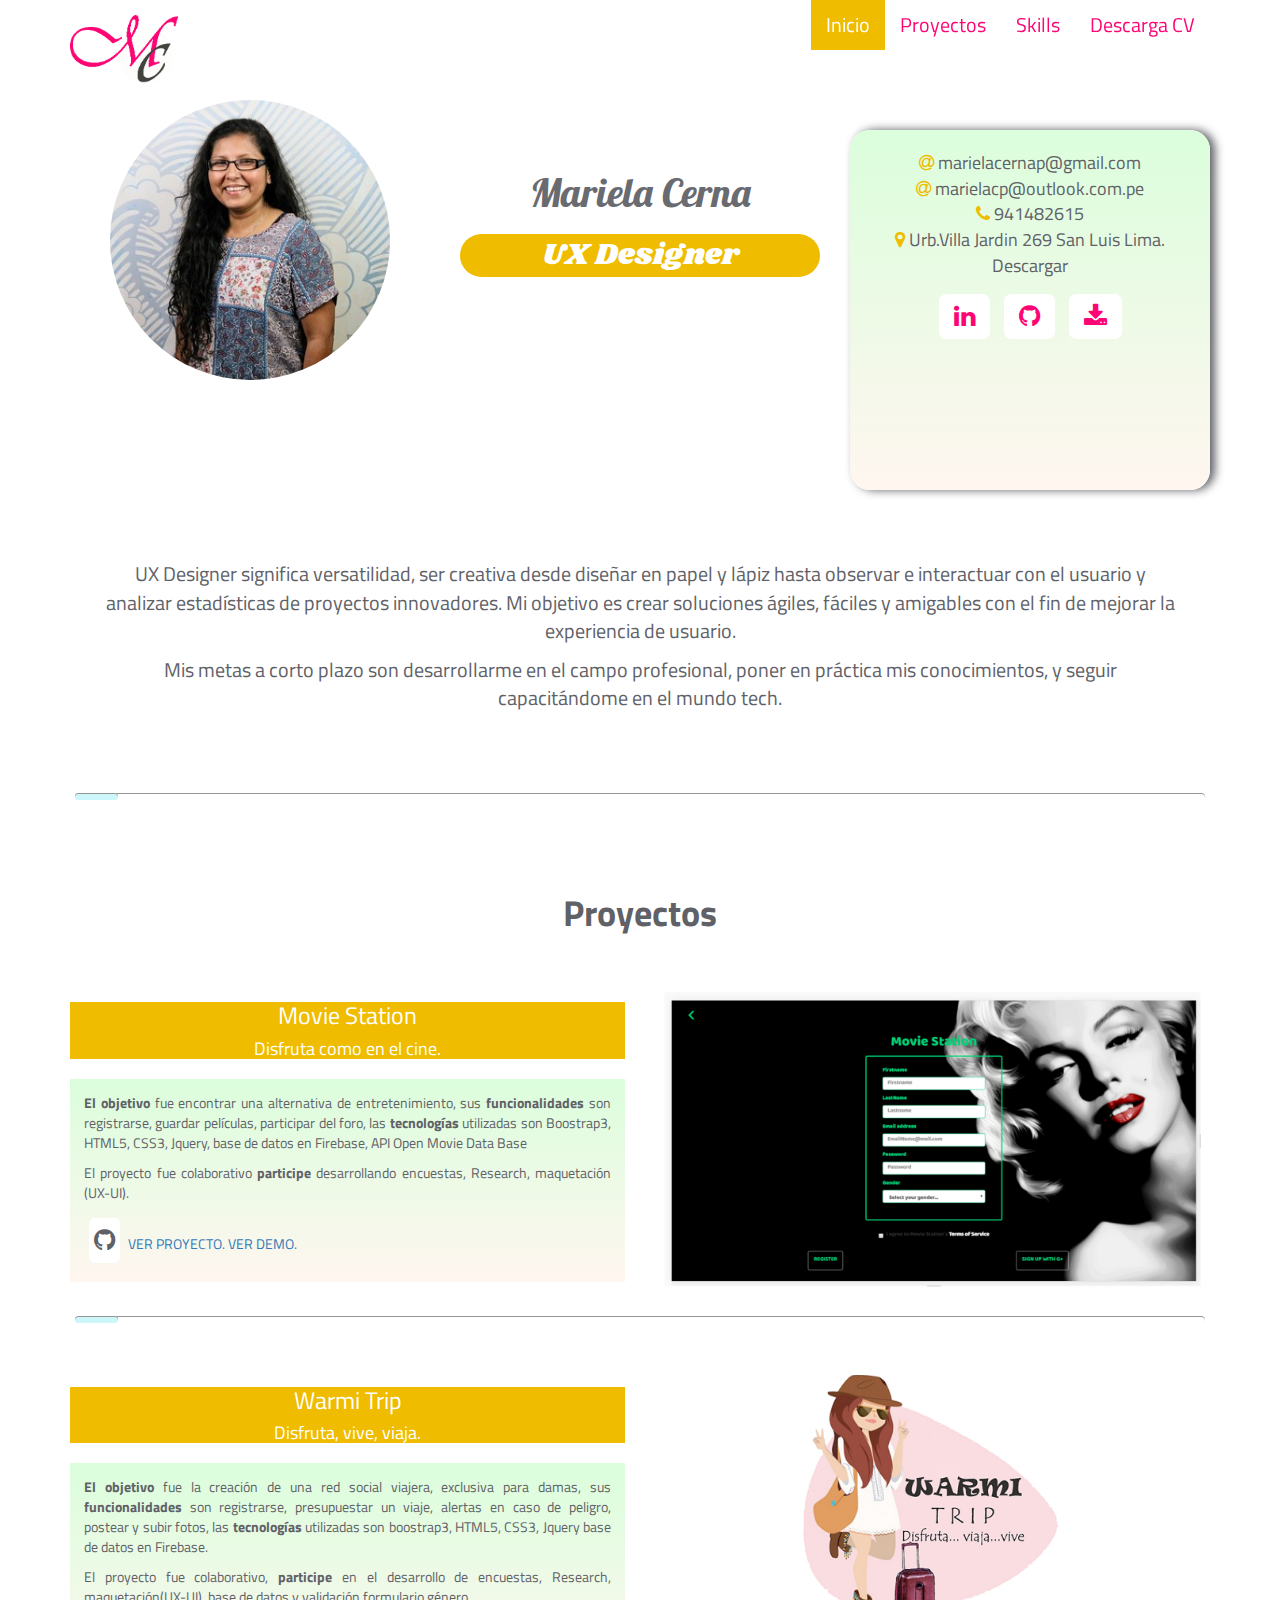
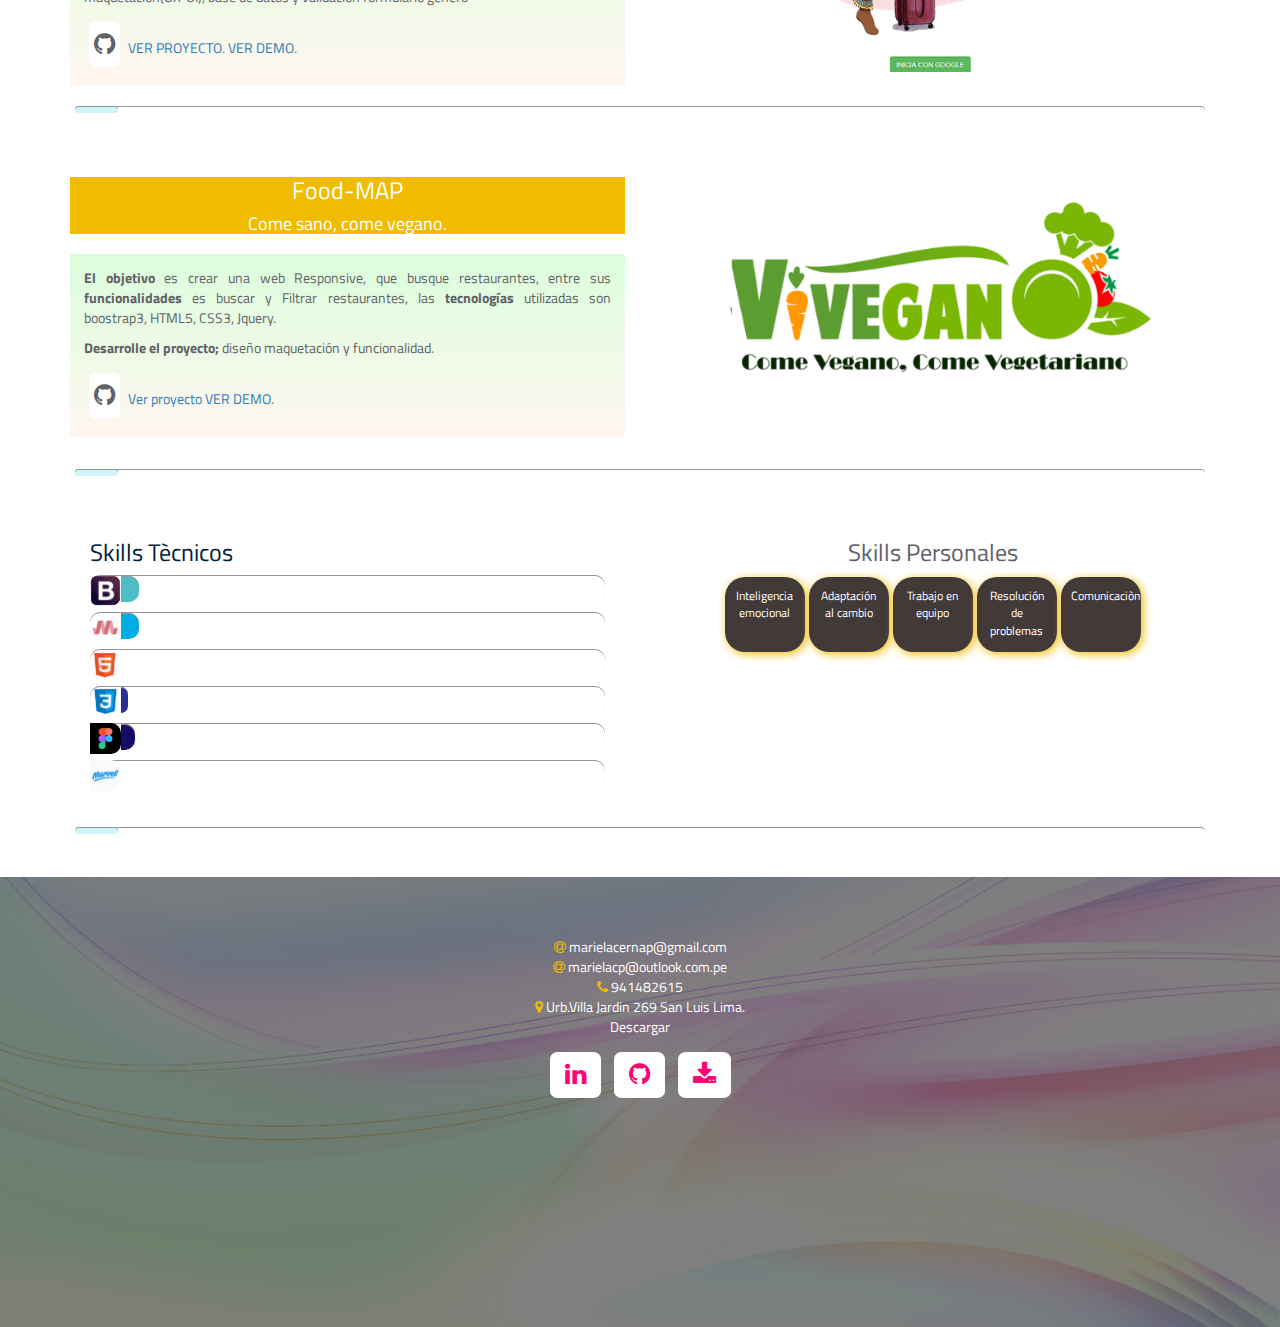
==== commit 7ac7e3b8: "añadiendo actualizaciones" ====
--- a/index.html
+++ b/index.html
@@ -39,9 +39,9 @@
             <div class="collapse navbar-collapse main-color" id="navMain">
               <ul class="nav navbar-nav pull-right">
                 <li class="active"><a href="#">Inicio</a></li>
-                <li><a href="#">Acerca de Mi</a></li>
-                <li><a href="#">Skills</a></li> 
-                <li><a href="#">Descarga CV</a></li> 
+                <li><a href="#trabajos">Proyectos</a></li>
+                <li><a href="#skills">Skills</a></li> 
+                <li><a href="assets/img/cv.pdf" target="_blank" title="CV">Descarga CV</a></li> 
               </ul>
             </div>
           </div>
@@ -75,8 +75,8 @@
         </ul>
         <div class="text-center">
         <span class="btn-f"> <a href="https://www.linkedin.com/in/mariela-cerna-p/" target="_blank"><i class="fa fa-linkedin" aria-hidden="true"></i></a></span>
-          <span class="btn-f"> <a href="https://www.linkedin.com/in/mariela-cerna-p/" target="_blank">  <i class="fa fa-github" aria-hidden="true"></i></a></span>
-            <span class="btn-f"> <a href="https://www.linkedin.com/in/mariela-cerna-p/" target="_blank" title="CV">  <i class="fa fa-download" aria-hidden="true"></i></a></span>
+          <span class="btn-f"> <a href="https://github.com/marielacp/portafoliomc" target="_blank">  <i class="fa fa-github" aria-hidden="true"></i></a></span>
+            <span class="btn-f"> <a href="assets/img/cv.pdf" target="_blank" title="CV">  <i class="fa fa-download" aria-hidden="true"></i></a></span>
         </div>
       </div>
     </div>
@@ -99,7 +99,7 @@
 <div class="container">
   <div class="row">
     <div class="separacion">
-      <div class="container-skills1">
+      <div class="container-skills1" id="trabajos">
         <ul id="habilidades1">
           <li>
             <span class="barra1 separador">
@@ -221,7 +221,7 @@
 <div class="container">
   <div class="row">
     <div class="separacion">
-      <div class="container-skills1">
+      <div class="container-skills1" id="skills">
         <ul id="habilidades1">
           <li>
             <span class="barra1 separador">
@@ -232,52 +232,7 @@
   </div>
 </div>
 
-<!--skills
-<div class="container">
-  <div class="row"> 
-
- <div class="col-xs-12 col-sm-6 col-md-6 col-lg-6">
-    <div class="">
-      <h3>Skills Tècnicos</h3> 
-      <div class="container-skills center-block ">
-          <ul>         
-          <li><img src="assets/img/bootstrap.png " class="img-responsive  " alt=""> </li>
-          <li><img src="assets/img/materialize.png" class="img-responsive " alt=""> </li>    
-          <li><img src="assets/img/html.png" class="img-responsive  " alt=""> </li>
-          <li><img src="assets/img/css.png" class="img-responsive " alt=""> </li>
-          <li><img src="assets/img/figma.jpg" class="img-responsive  " alt=""> </li>
-          <li><img src="assets/img/marvel.png" class="img-responsive " alt=""> </li>          
-      </ul>
-      </div>   
-    </div>
-  </div>  
-<div class="col-xs-12 col-sm-6 col-md-6 col-lg-6">
-  <div class="text-center">
-     <h3>Skills Personales</h3>
-     <div class="sombras text-center">
-       <p >Inteligencia emocional</p>     
-     </div>
-    <div class="sombras text-center">
-       <p >Adaptación al cambio</p>     
-     </div>
-     <div class="sombras text-center">
-       <p >Trabajo en equipo</p>     
-     </div>
-    <div class="sombras text-center">
-       <p >Resolución de problemas</p>     
-     </div>
-      <div class="sombras text-center">
-       <p>Comunicaciòn</p>     
-     </div>
-
-  </div>
-</div>
-</div>
-</div>
--->
-
-
-<!---->
+<!--skills-->
 
 <div class="container">
   <div class="row">    
@@ -352,8 +307,8 @@
             </ul>
           <div class="text-center">
           <span class="btn-f"> <a href="https://www.linkedin.com/in/mariela-cerna-p/" target="_blank"><i class="fa fa-linkedin" aria-hidden="true"></i></a></span>
-            <span class="btn-f"> <a href="https://www.linkedin.com/in/mariela-cerna-p/" target="_blank">  <i class="fa fa-github" aria-hidden="true"></i></a></span>
-            <span class="btn-f"> <a href="assets/img/CV.pdf" target="_blank" title="CV">  <i class="fa fa-download" aria-hidden="true"></i></a></span>
+            <span class="btn-f"> <a href="https://github.com/marielacp/portafoliomc" target="_blank">  <i class="fa fa-github" aria-hidden="true"></i></a></span>
+            <span class="btn-f"> <a href="assets/img/cv.pdf" target="_blank" title="CV">  <i class="fa fa-download" aria-hidden="true"></i></a></span>
         </div>
       </div>
     </div>
--- a/css/main.css
+++ b/css/main.css
@@ -21,7 +21,7 @@
 }
 .fondo{
   background: linear-gradient(#dbfedc, #fff6f0);
-  height: 36vh;
+  height: 42vh;
   width: 100%;
   margin-bottom: 2rem;
 
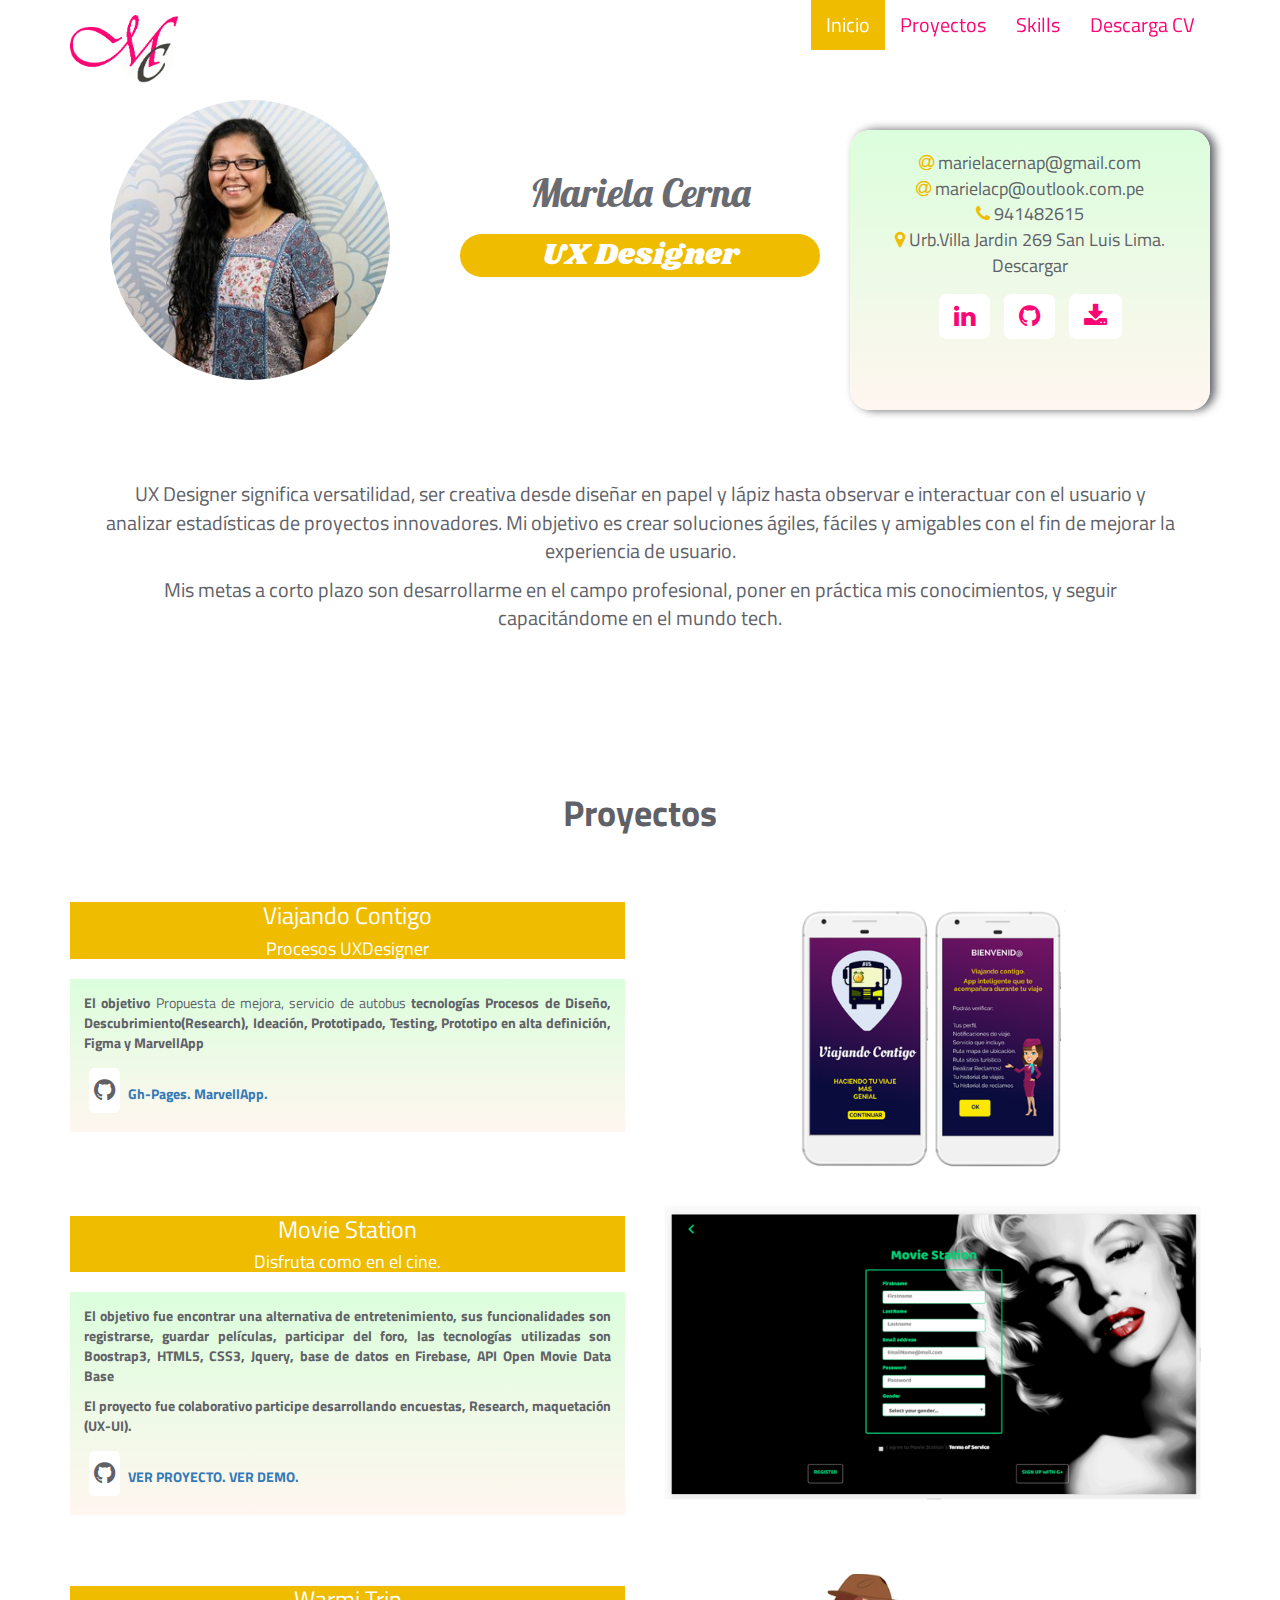
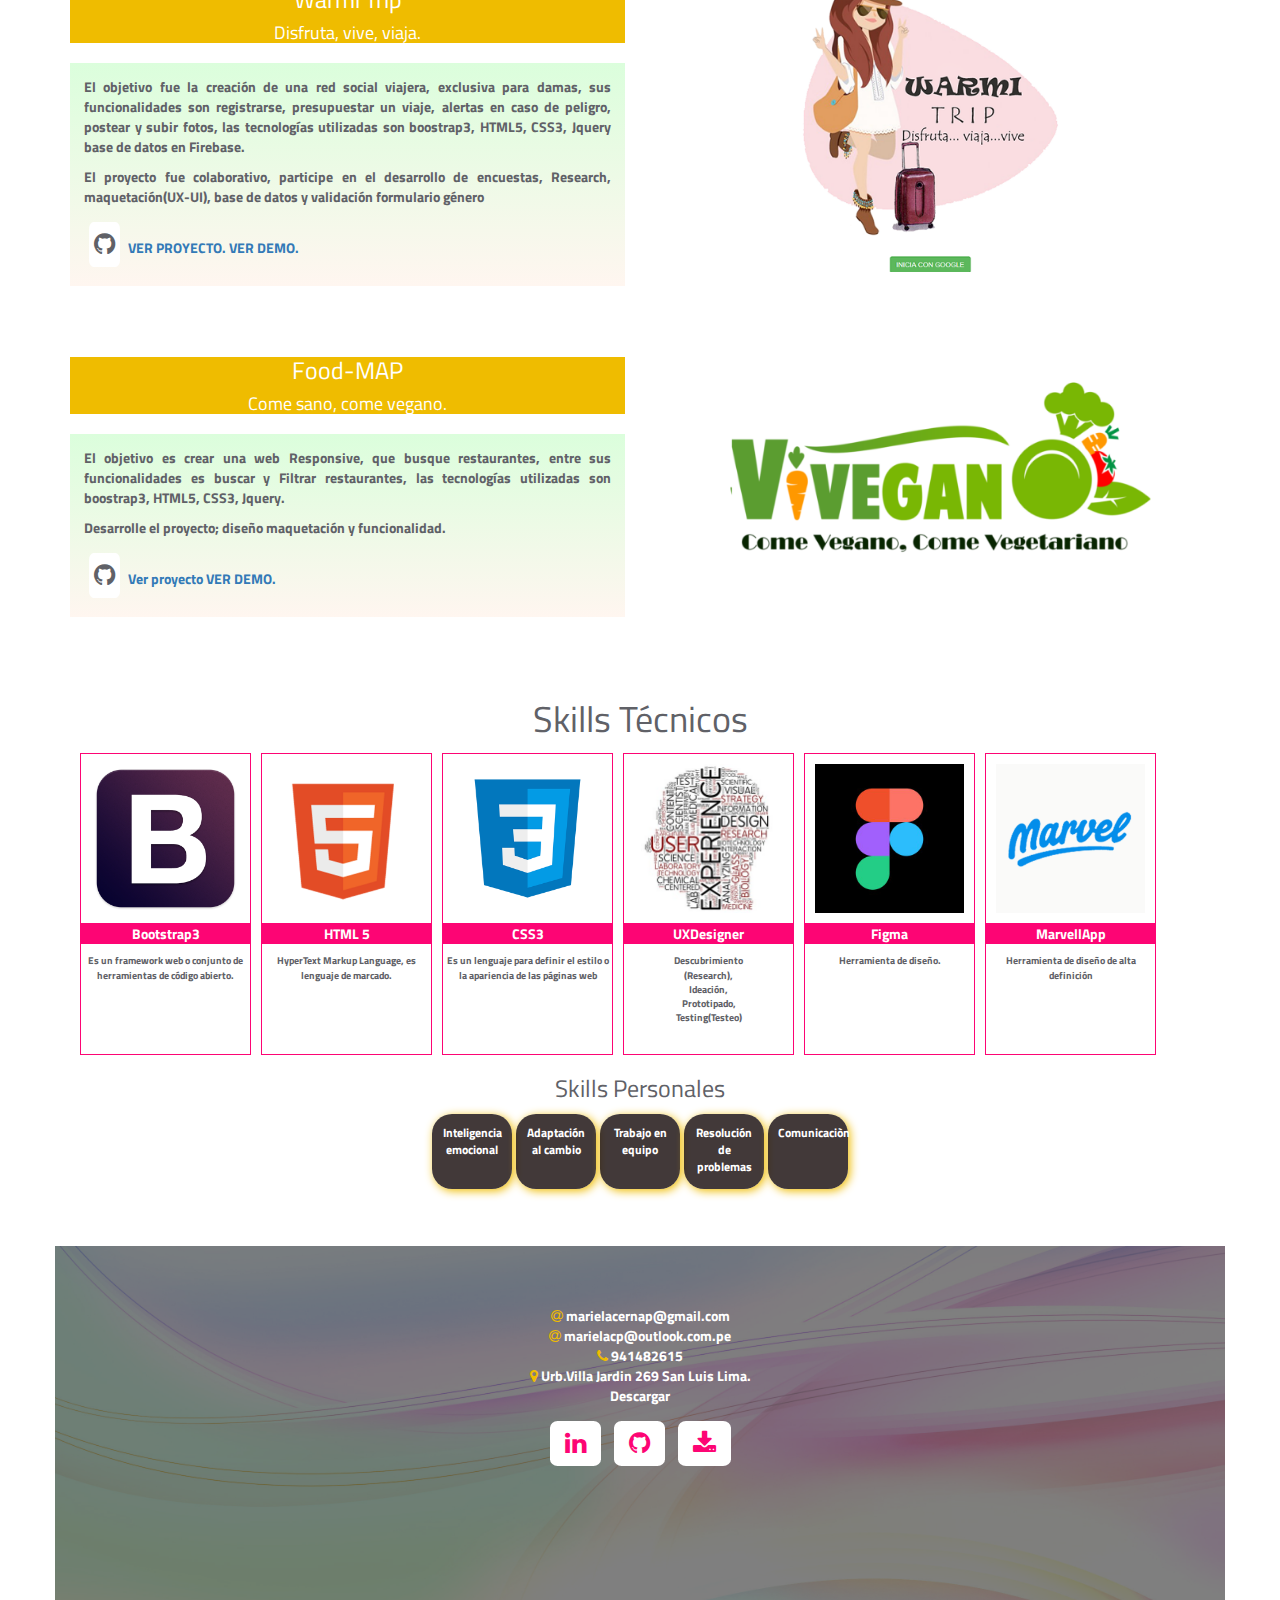
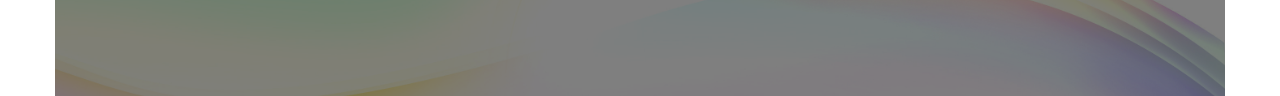
==== commit 9149184f: "añadiendo actualizaciones" ====
--- a/index.html
+++ b/index.html
@@ -16,8 +16,7 @@
 <link href="https://fonts.googleapis.com/css?family=Bellefair" rel="stylesheet">
 <link href="https://fonts.googleapis.com/css?family=Lobster" rel="stylesheet">
     <link rel="stylesheet" href="css/main.css">
-    <link rel="stylesheet" href="css/skills.css">
-     <link rel="stylesheet" href="css/animseparacion.css">
+    <link rel="stylesheet" href="css/animseparacion.css">
  
 </head>
 
@@ -100,22 +99,46 @@
   <div class="row">
     <div class="separacion">
       <div class="container-skills1" id="trabajos">
-        <ul id="habilidades1">
-          <li>
-            <span class="barra1 separador">
-          </li>
-        </ul>
-      </div>
-    </div>
-  </div>
-</div>
+      
+      </div>
+    </div>
+  </div>
+</div>
+
+<div class="container">
+  <div class="row">  
+<!--PROYECTO UX INVESTIGACION-->
+    <div class="col-xs-12 col-sm-12 col-md-12 col-lg-12">
+      <h1 class="text-center title-proyectos "> Proyectos</h1>
+    </div>
+      <div class="col-xs-12 col-sm-6 col-md-6 col-lg-6 titlems">
+        <div class="text-center title-p">
+            <h3> Viajando Contigo</h3>
+            <h4> Procesos UXDesigner</h4>
+          </div>
+          <div class="container-text-ms text-justify"> 
+              <p> <strong> El objetivo</strong> Propuesta de mejora, servicio de autobus<strong> 
+                <strong> tecnologías </strong> Procesos de Diseño, Descubrimiento(Research), Ideación, Prototipado, Testing, Prototipo en alta definición, Figma y MarvellApp</p>
+              
+              <span class="btn-f"><i class="fa fa-github" aria-hidden="true"></i></span>
+              <a href="https://github.com/marielacp/ux-viajandocontigo" target="_blank">Gh-Pages.</a>
+              <a href="https://marvelapp.com/8230d94/screen/39227817" target="_blank">MarvellApp.</a>
+      </div>
+      </div>
+
+      <div class="col-xs-12 col-sm-6 col-md-6 col-lg-6 titlems">
+        <div class="container-photo-ms">
+          <img src="assets/img/marvellapp2.png" class="img-responsive" alt="">
+        </div>
+      </div>
+  </div>  
+</div>
+
 
 <div class="container">
   <div class="row">  
 <!--PROYECTO1 MOVIE STATION-->
-    <div class="col-xs-12 col-sm-12 col-md-12 col-lg-12">
-      <h1 class="text-center title-proyectos "> Proyectos</h1>
-    </div>
+   
       <div class="col-xs-12 col-sm-6 col-md-6 col-lg-6 titlems">
         <div class="text-center title-p">
             <h3> Movie Station</h3>
@@ -143,11 +166,7 @@
   <div class="row">
     <div class="separacion">
       <div class="container-skills1">
-        <ul id="habilidades1">
-          <li>
-            <span class="barra1 separador">
-          </li>
-        </ul>
+       
       </div>
     </div>
   </div>
@@ -182,11 +201,7 @@
   <div class="row">
     <div class="separacion">
       <div class="container-skills1">
-        <ul id="habilidades1">
-          <li>
-             <span class="barra1 separador">            
-          </li>
-        </ul>
+       
       </div>
     </div>
   </div>
@@ -221,12 +236,7 @@
 <div class="container">
   <div class="row">
     <div class="separacion">
-      <div class="container-skills1" id="skills">
-        <ul id="habilidades1">
-          <li>
-            <span class="barra1 separador">
-          </li>
-        </ul>
+      <div class="container-skills1">
       </div>
     </div>
   </div>
@@ -234,67 +244,115 @@
 
 <!--skills-->
 
-<div class="container">
-  <div class="row">    
-    <div class="col-xs-12 col-sm-6 col-md-6 col-lg-6">
+
+<div class="container">
+  <div class="row">
+    <div class="col-xs-12 col-sm-12 col-md-12 col-lg-12"> 
+      <div class="container-skillsc text-center center-block ">
+        <h1>Skills Técnicos</h1>
+        <div class="card">
+           <div class="card-img">
+              <img src="assets/img/bootstrap.png " class="img-responsive center-block " alt="">       
+           </div>
+            <div class="card-body">
+            <p class="card-title">Bootstrap3</p>
+        <p class="card-text"> Es un framework web o conjunto de herramientas de código abierto.</p>
+          </div>
+        </div>
+     
+        <div class="card">
+           <div class="card-img">
+          <img src="assets/img/html.png" class="img-responsive center-block " alt="">
+          </div>
+          <div class="card-body">
+            <p class="card-title">HTML 5</p>
+            <p class="card-text">HyperText Markup Language, es lenguaje de marcado.</p>
+          </div>
+        </div>
+        <div class="card">
+          <div class="card-img">
+            <img src="assets/img/css.png" class="img-responsive center-block " alt="">
+          </div>
+          <div class="card-body">
+            <p class="card-title">CSS3</p>
+            <p class="card-text">Es un lenguaje para definir el estilo o la apariencia de las páginas web</p>
+          </div>
+        </div>
+           <div class="card">
+          <div class="card-img">
+            <img src="assets/img/ux.png" class="img-responsive center-block " alt="">
+          </div>
+          <div class="card-body">
+            <p class="card-title">UXDesigner</p>
+            <p class="card-text">Descubrimiento <br>
+              (Research),<br>
+              Ideación, <br>
+              Prototipado,<br>
+              Testing(Testeo)</p>
+          </div>
+        </div>
+        <div class="card">
+          <div class="card-img">
+            <img src="assets/img/figma.jpg" class="img-responsive center-block " alt="">
+          </div>
+          <div class="card-body">
+            <p class="card-title">Figma</p>
+            <p class="card-text">Herramienta de diseño.</p>
+          </div>
+        </div>
+        <div class="card">
+          <div class="card-img">
+            <img src="assets/img/marvel.png" class="img-responsive center-block " alt="">
+          </div>
+          <div class="card-body">
+            <p class="card-title">MarvellApp</p>
+            <p class="card-text"> Herramienta de diseño de alta definición</p>
+          </div>
+        </div>
+      </div>
+    </div>   
+  </div>
+</div>
+
+
+<div class="container">
+  <div class="row">
+    <div class="col-xs-12 col-sm-12 col-md-12 col-lg-12">
+      <div class="text-center">
+        <h3>Skills Personales</h3>
+          <div class="float-skills-personales center-block">    
+            <div class="sombras text-center">
+              <p>Inteligencia emocional</p>
+            </div>
+            <div class="sombras text-center">
+              <p>Adaptación al cambio</p>
+            </div>
+            <div class="sombras text-center">
+              <p>Trabajo en equipo</p>
+            </div>
+            <div class="sombras text-center">
+              <p>Resolución de problemas</p>
+            </div>
+            <div class="sombras text-center">
+              <p>Comunicaciòn</p>
+            </div>
+        </div>
+      </div>
+    </div>
+  </div>
+</div>
+
+<div class="container">
+  <div class="row">
+    <div class="separacion">
       <div class="container-skills1">
-        <ul id="habilidades">
-          <h3>Skills Tècnicos</h3>  
-          <li><span class="img-width"><img src="assets/img/bootstrap.png" class="img-responsive center-block " alt=""> </span> 
-            <span class="barra bootstrap"><p></p> </span></li>
-            <li><span><img src="assets/img/materialize.png" class="img-responsive center-block " alt=""> </span> 
-            <span class="barra materialize"> <p></p> </span></li>    
-            <li><span><img src="assets/img/html.png" class="img-responsive center-block " alt=""> </span> 
-              <span class="barra html"><p></p>  </span> </li>
-              <li><span><img src="assets/img/css.png" class="img-responsive center-block " alt=""> </span> 
-                <span class="barra css"> <p></p></span></li>
-                <li><span><img src="assets/img/figma.jpg" class="img-responsive center-block " alt=""> </span> 
-                  <span class="barra figma"><p></p> </span> </li>
-                <li><span><img src="assets/img/marvel.png" class="img-responsive center-block " alt=""> </span> 
-                  <span class="barra marvel"><p></p> </span> </li>          
-        </ul>
-      </div>
-    </div>
-<div class="col-xs-12 col-sm-6 col-md-6 col-lg-6 ">
-  <div class="text-center">
-    <h3>Skills Personales</h3>
-      <div class="float-skills-personales center-block">    
-        <div class="sombras text-center">
-          <p>Inteligencia emocional</p>
-        </div>
-        <div class="sombras text-center">
-          <p>Adaptación al cambio</p>
-        </div>
-        <div class="sombras text-center">
-          <p>Trabajo en equipo</p>
-        </div>
-        <div class="sombras text-center">
-          <p>Resolución de problemas</p>
-        </div>
-        <div class="sombras text-center">
-          <p>Comunicaciòn</p>
-        </div>
-    </div>
-  </div>
-</div>
-</div>
-</div>
-
-<div class="container">
-  <div class="row">
-    <div class="separacion">
-      <div class="container-skills1">
-        <ul id="habilidades1">
-          <li>
-            <span class="barra1 separador">
-          </li>
-        </ul>
+       
       </div>
     </div>
   </div>
 </div>
 <!--Footer-->
-<div class="container-fluid fondo1">
+<div class="container fondo1">
   <div class="row"> 
     <div class="col-xs-12 col-sm-12 col-md-12 col-lg-12 lamina">
       <div class="container1-contact text-center">
@@ -318,8 +376,8 @@
 <script src="vendors/js/jquery-3.2.1.min.js" type="text/javascript"></script>
 <script type="text/javascript" src="vendors/bootstrap/js/bootstrap.min.js"></script>
 <script src="https://ajax.googleapis.com/ajax/libs/jquery/3.1.1/jquery.min.js"></script>
-<script type="text/javascript" src="js/animInicial.js"></script>
-<script type="text/javascript" src="js/skills.js"></script>
+<!--<script type="text/javascript" src="js/animInicial.js"></script>
+<script type="text/javascript" src="js/skills.js"></script>-->
 <script type="text/javascript" src="js/home.js"></script>
    
 </body>
--- a/css/main.css
+++ b/css/main.css
@@ -63,32 +63,12 @@
 .navbar-inverse .navbar-form {
   border-color: #fd0574;
 }
-/*
-.navbar-inverse .navbar-brand:hover {
-    color: #606167;
-  font-size: 1.2rem;
-}
-.container a {
-  color: #fd0574;
-   font-size: 1.2rem;
-}
-
-.container a:hover {
-  color: #e9bf1f;
-  font-size: 1.2rem;
-}
-*/
+
 .navbar-inverse .navbar-nav>.active>a,
 .navbar-inverse .navbar-nav>.active>a:focus,
 .navbar-inverse .navbar-nav>.active>a{
   background-color: #efbc00;
 }
-
-/*
-.navbar-inverse .navbar-nav>.active>a:hover {
-  color: #606167;
-  background-color:#fd0574;
-  }*/
   
 /***********************************************************************
 *  OPAQUE NAVBAR SECTION
@@ -105,7 +85,7 @@
 
 .opaque-navbar.opaque {
     background-color:#e6edfe;
-    height: 60px;
+    height: 70px;
     transition: background-color .5s ease 0s;
     
 }
@@ -167,7 +147,8 @@
 .container-contact{
   display: inline-block;
   border-radius: 2rem;
-  width: 70%;
+  width: 81%;
+  height: 23rem;
   padding: 2rem;
   box-shadow: 5px 0px 10px; 
   margin-left: 20rem 0rem 20rem 0rem;
@@ -191,6 +172,13 @@
   
 }
 
+.speach {
+  padding: 5rem;
+  display: inline-block;
+  text-align: center;
+  font-size: 2rem;
+}
+
 .container-text-ms{
   position: relative;
   background: linear-gradient(#dbfedc, #fff6f0);
@@ -200,6 +188,41 @@
   padding: 1em;
 }
 
+/*************skills**********/
+.container-skillsc{
+display: inline-block;
+margin-left: auto;
+margin-right: auto;
+}
+
+.card{
+  width: 28%;  
+  float: left;
+  margin-left:1rem;
+  margin-top: .5rem;
+  border: 1px solid #fd0574;
+}
+.card-img{   
+   padding: 1rem;
+   
+}
+.card-body{
+ border-top: 1px solid #fd0574;
+ margin: 0px;
+}
+
+.card-title{
+  background-color: #fd0574;
+  display: inline-block;
+  width: 100%;
+  color: white;
+  height: 2rem;
+}
+.card-text{
+  font-size: 1rem;
+  height: 9rem;
+  text-align: center;
+}
 /*********titulo proyectos*******/
 .title-proyectos{
   font-weight: bold;
@@ -262,15 +285,11 @@
   width: 100%;
   height: 5rem;
 
-  /*background-color: rgba(0,0,0,0.7);
-  background: linear-gradient(#ffff, #19698c);
-  */
-  
 }
 
 .float-skills-personales{ 
   display: inline-block;
- display: table;
+ /*display: table;*/
 }
 
 .sombras{
@@ -349,7 +368,7 @@
 .container-contact {
   margin-top: 13rem;
   width: 100%;
-  height: 55vh;
+  height: 28rem;
   
 }
 .container-animacion-inicio{
@@ -360,6 +379,12 @@
   padding: 2em;
 }
 
+.speach {
+  padding: 5rem;
+  display: inline-block;
+  text-align: center;
+  font-size: 2rem;
+}
 .container-text-ms {
   position: relative;
   /* outline: 2px solid red;*/
@@ -367,7 +392,13 @@
   padding: .2em;
  }
 
-
+.card {
+  width: 15%;
+  float: left;
+  margin-left: 1rem;
+  margin-top: .5rem;
+  border: 1px solid #fd0574;
+}
 
 }
 
@@ -402,7 +433,7 @@
 .container-contact {
   margin-top: 13rem;
   width: 100%;
-  height: 40vh;
+  height: 28rem;
   font-size: 1.8rem;
   
 }
@@ -426,6 +457,41 @@
   margin-left: auto;
   
 }
-
-}
-
+.card {
+  width: 15%;
+  float: left;
+  margin-left: 1rem;
+  margin-top: .5rem;
+  border: 1px solid #fd0574;
+}
+}
+
+@media only screen 
+and (min-device-width: 1550px)
+and (max-device-width: 2560px)
+ {
+
+
+.container-contact {
+  margin-top: 8rem;
+  width: 100%;
+  height: 25rem;
+  font-size: 1.8rem;
+
+}
+
+.speach {
+  padding: 5rem;
+  display: inline-block;
+  text-align: center;
+  font-size: 2rem;
+}
+
+.card {
+  width: 15%;
+  float: left;
+  margin-left: 1rem;
+  margin-top: .5rem;
+  border: 1px solid #fd0574;
+}
+}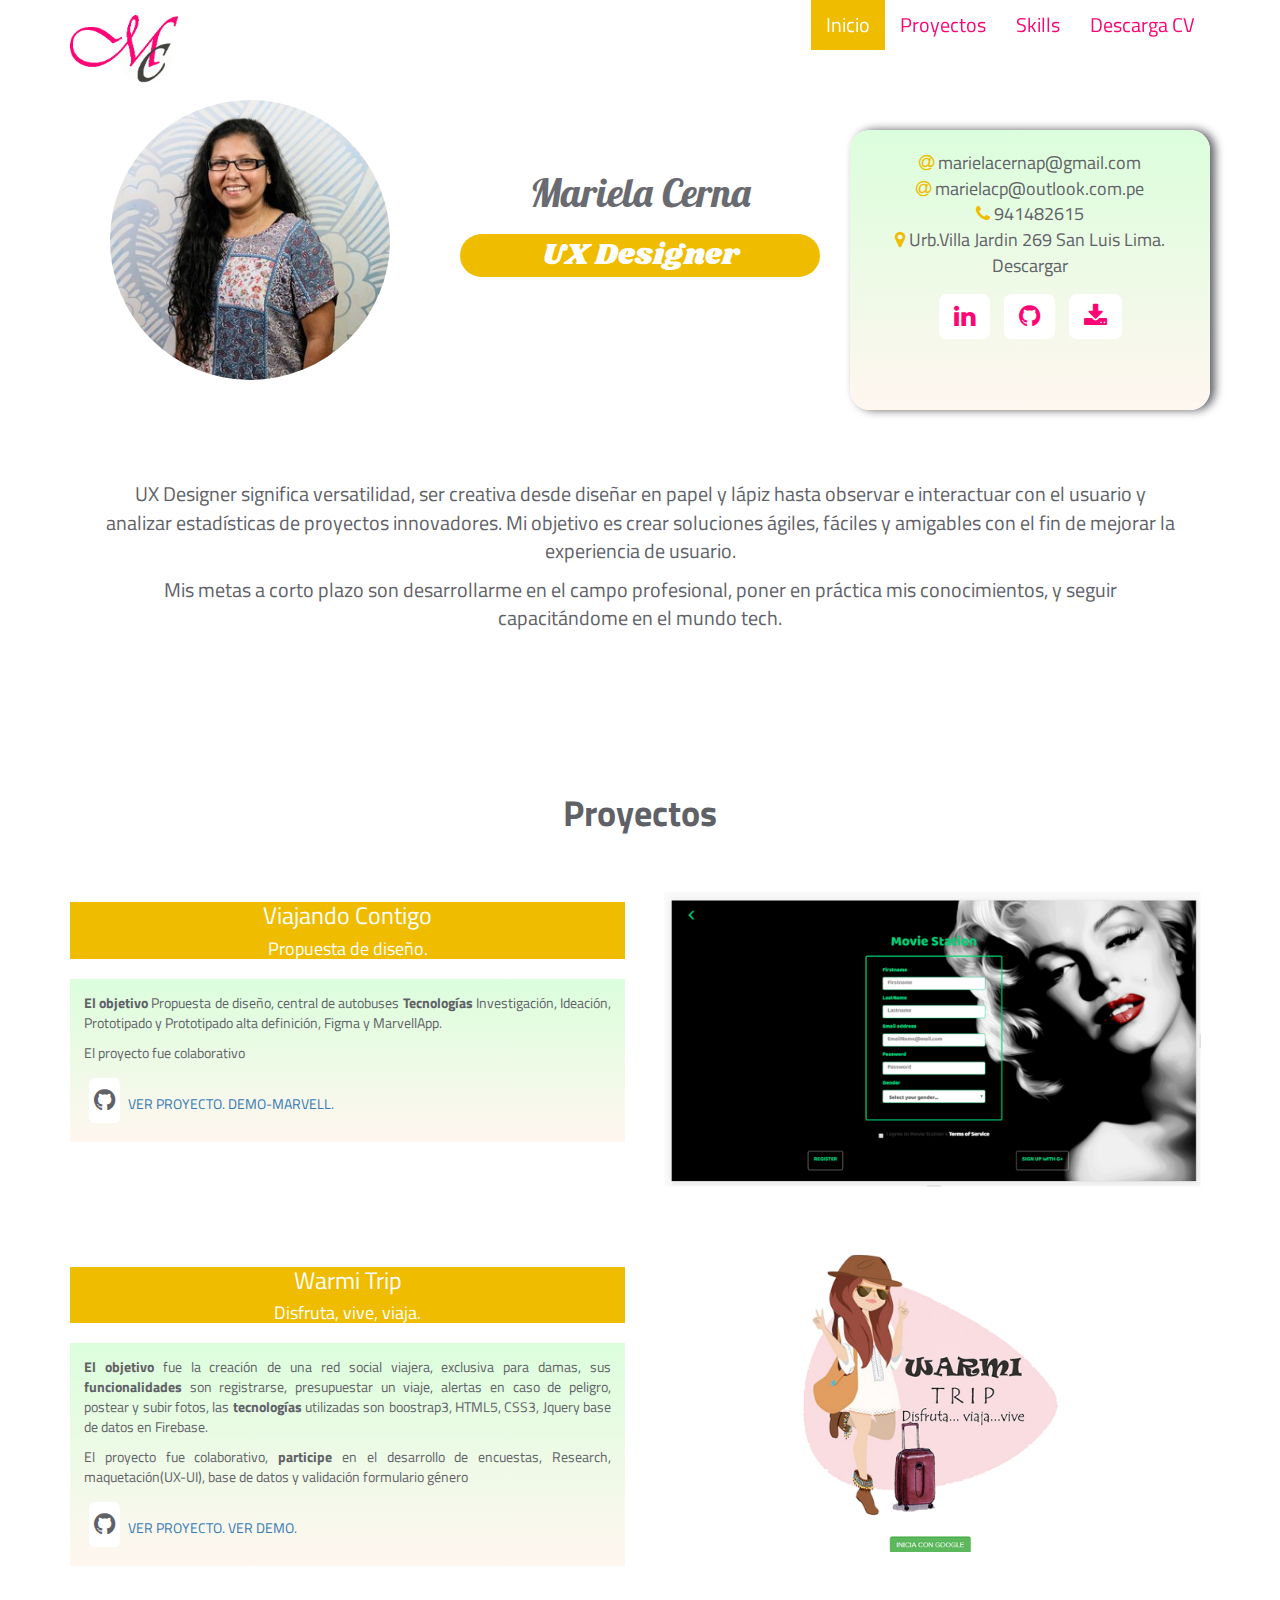
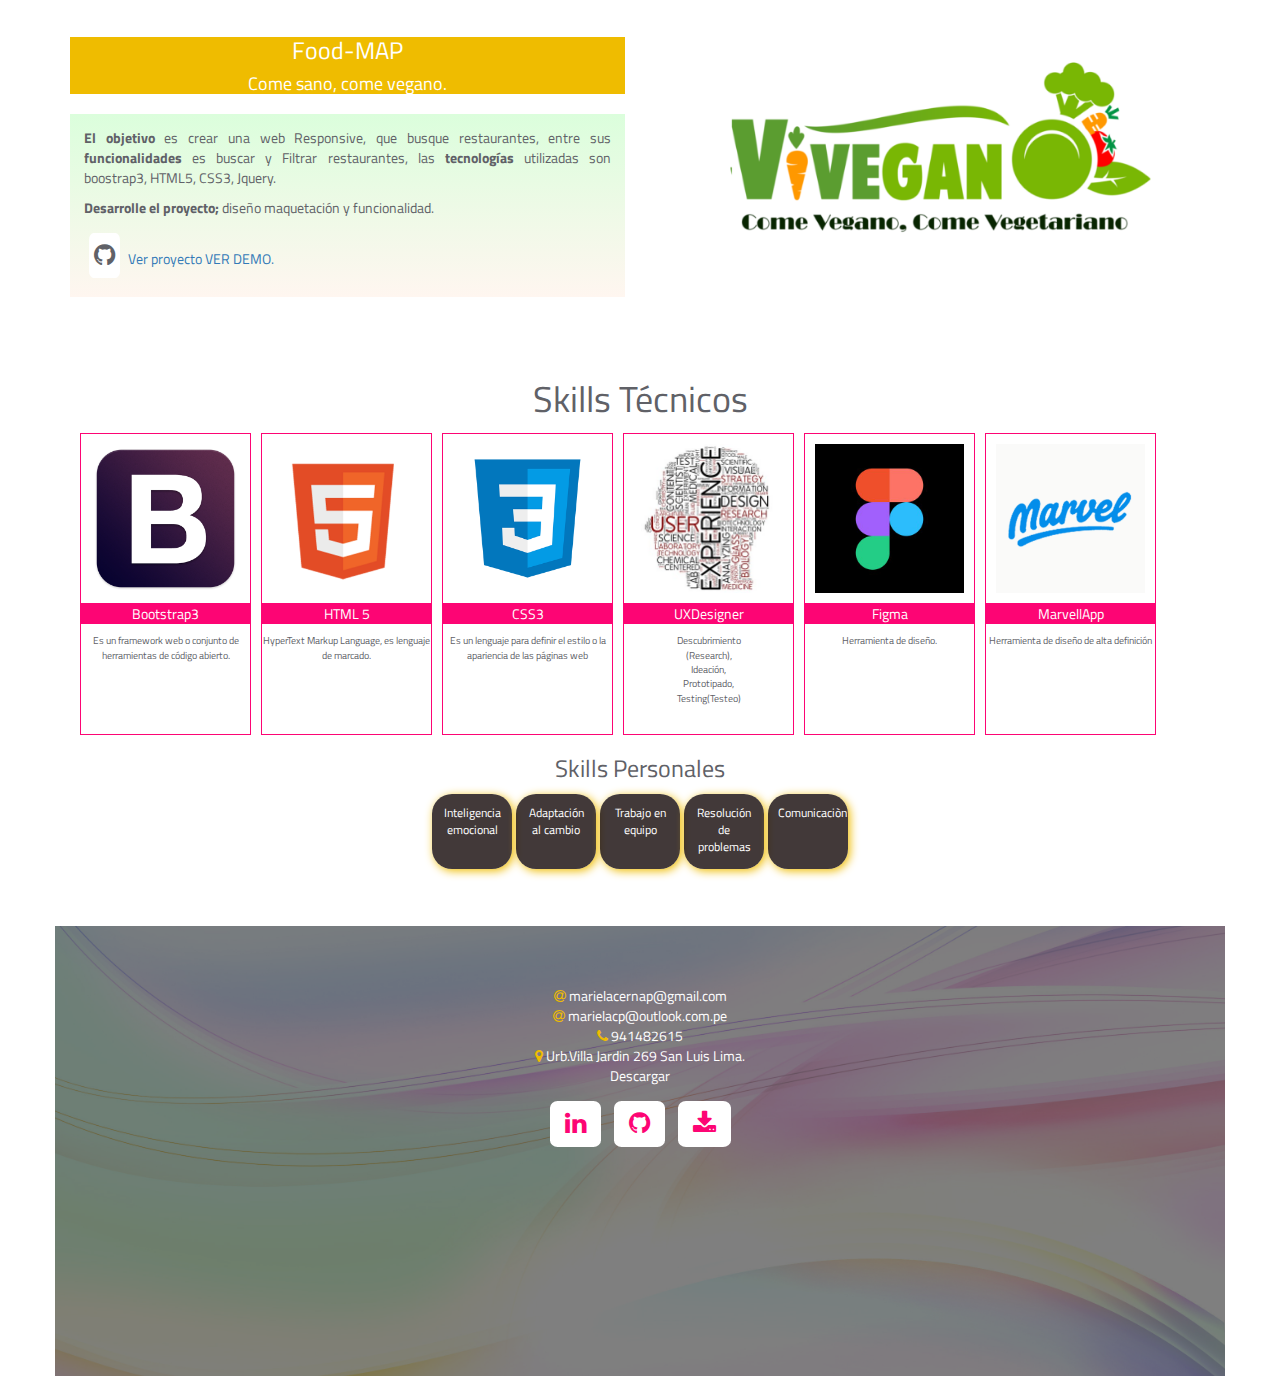
==== commit 432a24dc: "añadiendo actualizaciones" ====
--- a/index.html
+++ b/index.html
@@ -114,42 +114,15 @@
       <div class="col-xs-12 col-sm-6 col-md-6 col-lg-6 titlems">
         <div class="text-center title-p">
             <h3> Viajando Contigo</h3>
-            <h4> Procesos UXDesigner</h4>
+            <h4> Propuesta de diseño.</h4>
           </div>
           <div class="container-text-ms text-justify"> 
-              <p> <strong> El objetivo</strong> Propuesta de mejora, servicio de autobus<strong> 
-                <strong> tecnologías </strong> Procesos de Diseño, Descubrimiento(Research), Ideación, Prototipado, Testing, Prototipo en alta definición, Figma y MarvellApp</p>
-              
+              <p> <strong> El objetivo</strong> Propuesta de diseño, central de autobuses </strong> 
+              <strong> Tecnologías</strong> Investigación, Ideación, Prototipado y Prototipado alta definición, Figma y MarvellApp.  </p>
+              <p>El proyecto fue colaborativo </p>
               <span class="btn-f"><i class="fa fa-github" aria-hidden="true"></i></span>
-              <a href="https://github.com/marielacp/ux-viajandocontigo" target="_blank">Gh-Pages.</a>
-              <a href="https://marvelapp.com/8230d94/screen/39227817" target="_blank">MarvellApp.</a>
-      </div>
-      </div>
-
-      <div class="col-xs-12 col-sm-6 col-md-6 col-lg-6 titlems">
-        <div class="container-photo-ms">
-          <img src="assets/img/marvellapp2.png" class="img-responsive" alt="">
-        </div>
-      </div>
-  </div>  
-</div>
-
-
-<div class="container">
-  <div class="row">  
-<!--PROYECTO1 MOVIE STATION-->
-   
-      <div class="col-xs-12 col-sm-6 col-md-6 col-lg-6 titlems">
-        <div class="text-center title-p">
-            <h3> Movie Station</h3>
-            <h4> Disfruta como en el cine.</h4>
-          </div>
-          <div class="container-text-ms text-justify"> 
-              <p> <strong> El objetivo</strong> fue encontrar una alternativa de entretenimiento, sus<strong> funcionalidades</strong> son registrarse, guardar películas, participar del foro, las<strong> tecnologías </strong> utilizadas son Boostrap3, HTML5, CSS3, Jquery, base de datos en Firebase, API Open Movie Data Base</p>
-              <p>El proyecto fue colaborativo <strong>participe</strong> desarrollando encuestas, Research, maquetación (UX-UI).</p>
-              <span class="btn-f"><i class="fa fa-github" aria-hidden="true"></i></span>
-              <a href="https://github.com/marielacp/MovieStation" target="_blank">VER PROYECTO.</a>
-              <a href="https://marielacp.github.io/MovieStation/" target="_blank">VER DEMO.</a>
+              <a href="https://github.com/marielacp/ux-viajandocontigo" target="_blank">VER PROYECTO.</a>
+              <a href="https://marvelapp.com/8230d94/screen/39227817" target="_blank">DEMO-MARVELL.</a>
       </div>
       </div>
 
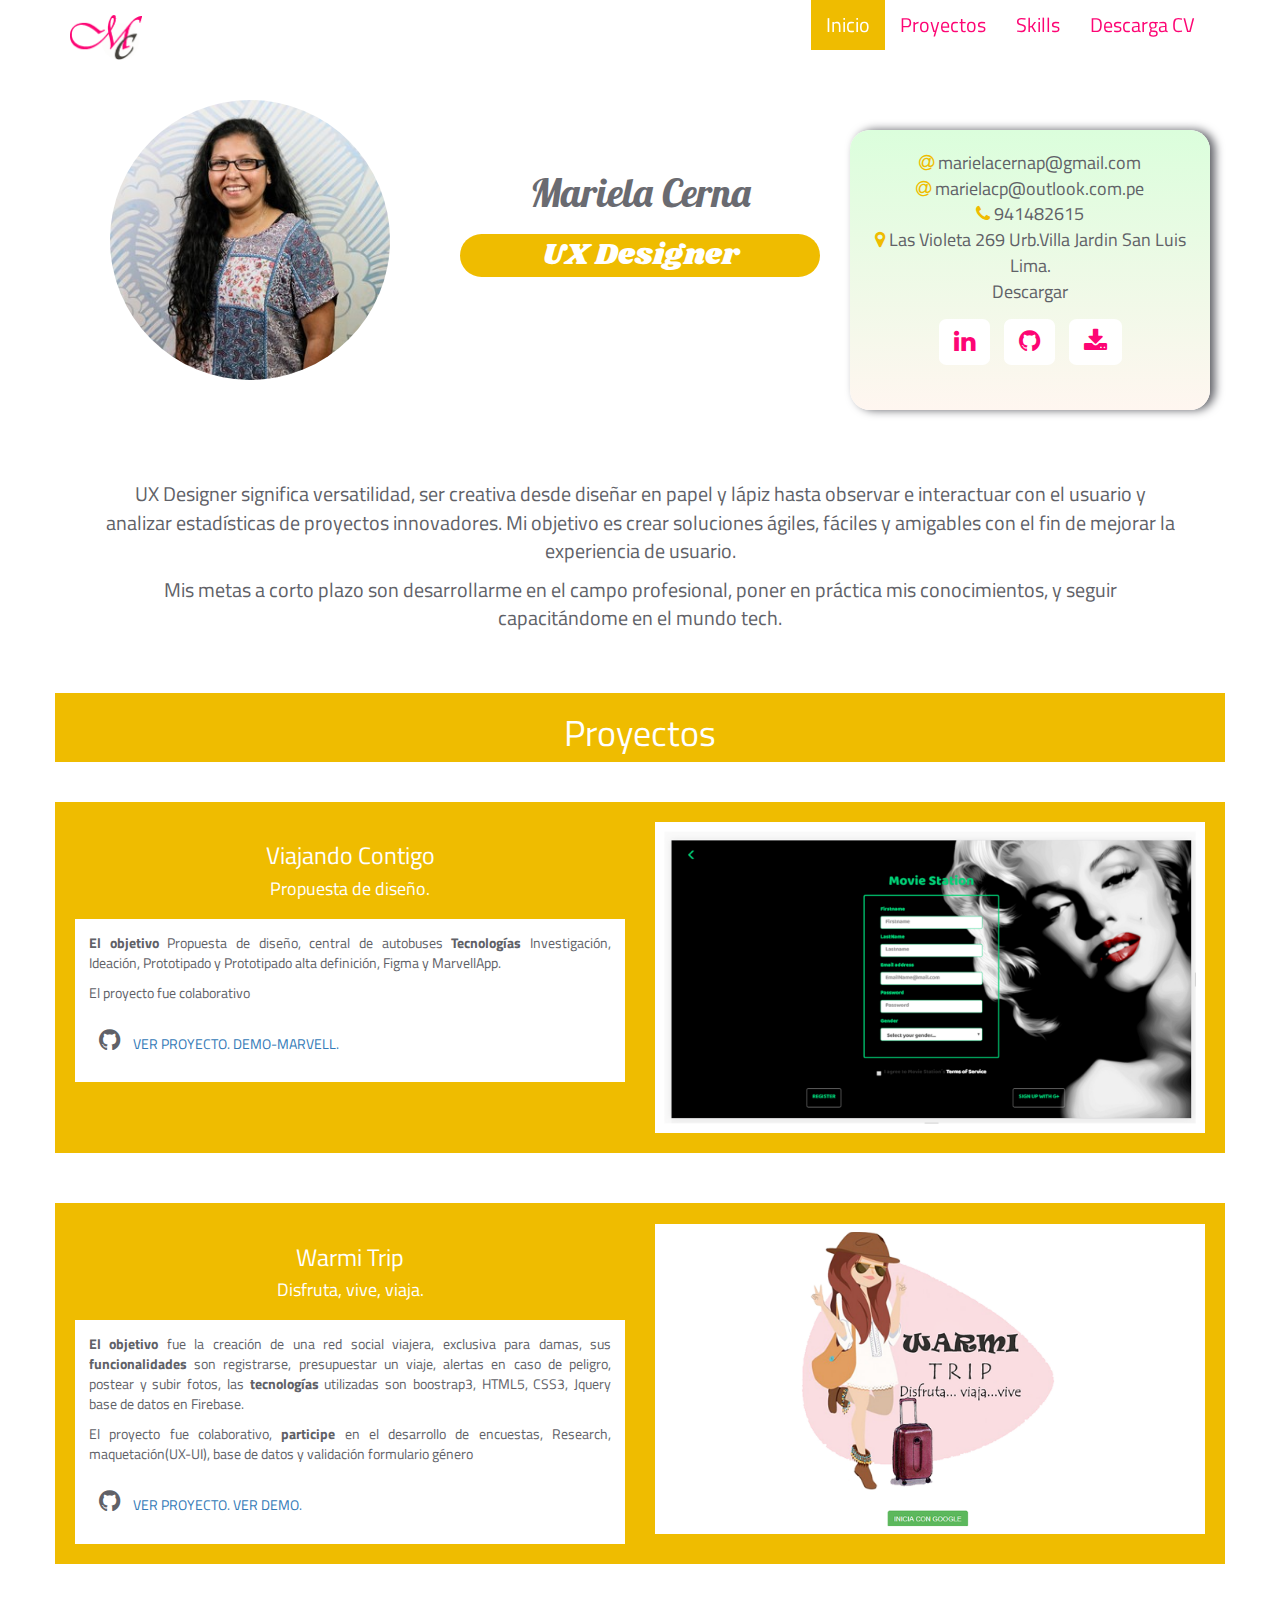
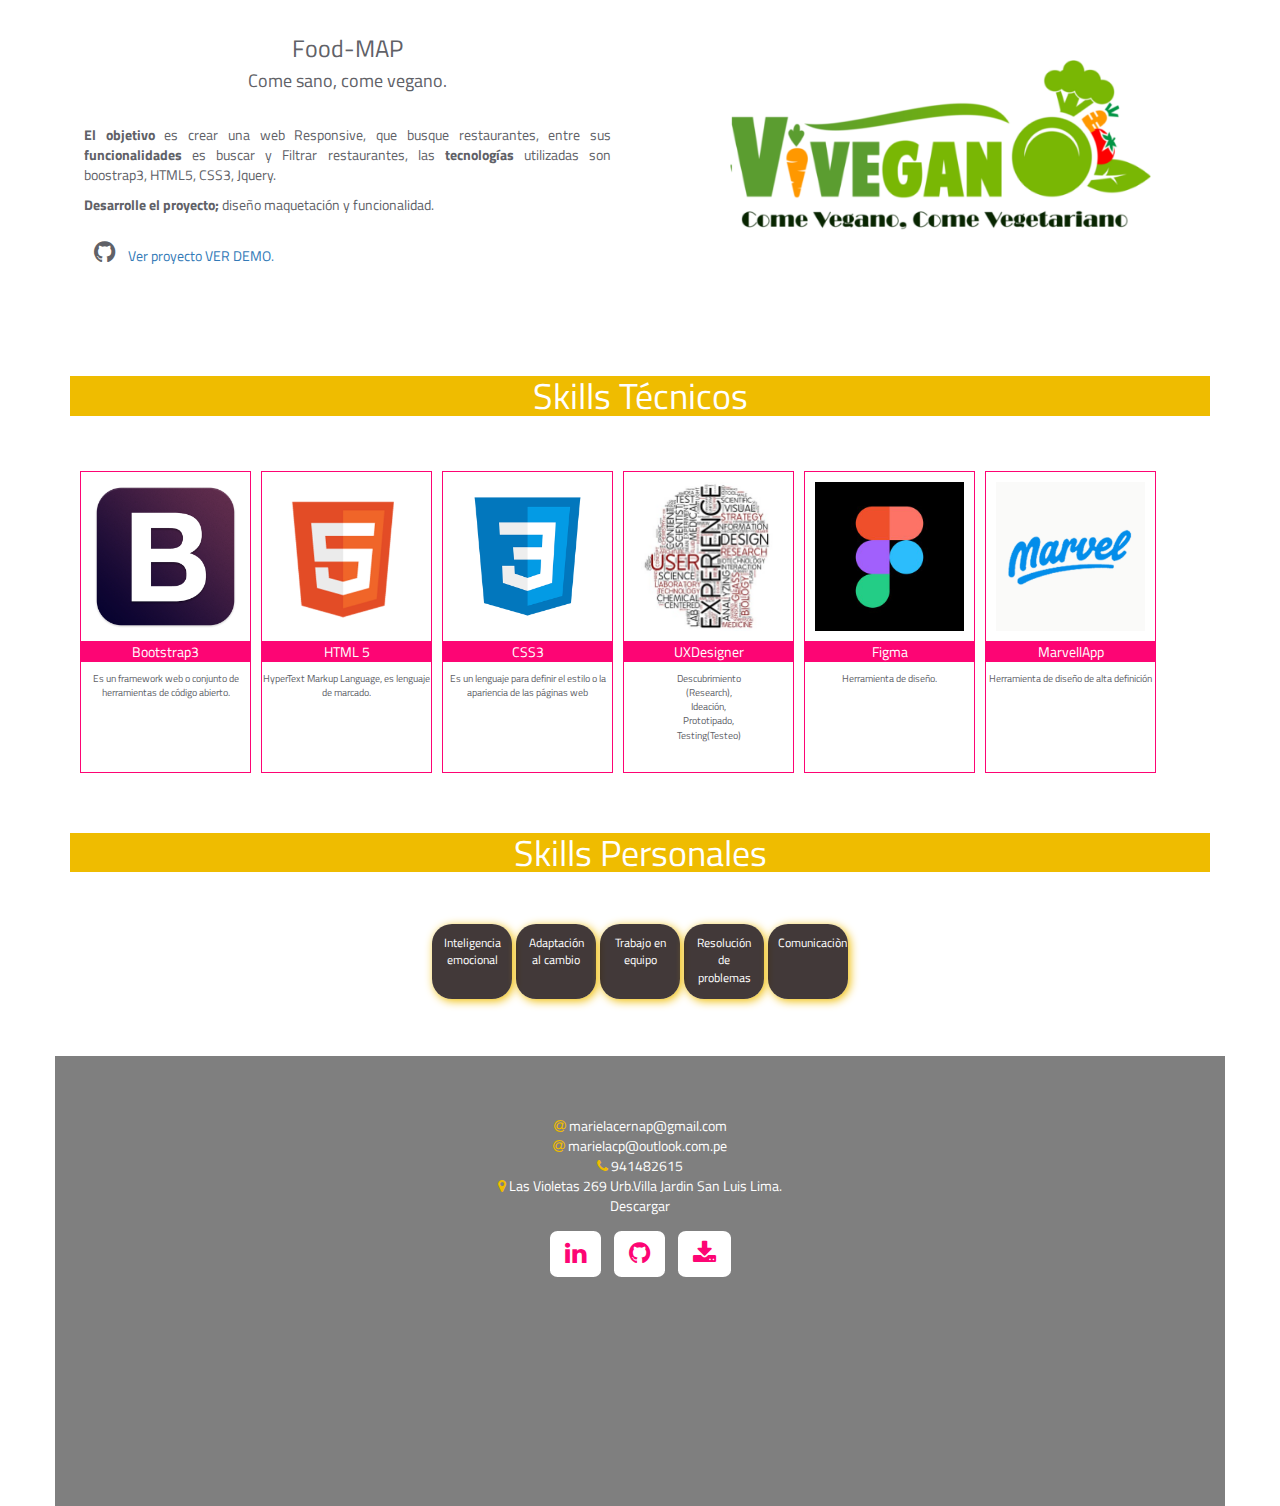
==== commit 1d9baba6: "añadiendo actualizacion" ====
--- a/index.html
+++ b/index.html
@@ -1,129 +1,162 @@
 <!DOCTYPE html>
 <html>
+
 <head>
-    <meta charset="utf-8">
-    <meta name="viewport" content="width=device-width, initial-scale=1.0, maximum-scale=1">
-    <meta http-equiv="X-UA-Compatible" content="IE=edge">
-    <title></title>
-    <link href="https://fonts.googleapis.com/css?family=Roboto:100,300,400,500,700,900" rel="stylesheet">
-    <link rel="stylesheet" type="text/css" href="vendors/bootstrap/css/bootstrap.min.css">
-    <link rel="stylesheet" type="text/css" href="vendors/bootstrap/css/theme.min.css">
- <link href="https://fonts.googleapis.com/css?family=Cabin+Condensed" rel="stylesheet">
-<link href="https://fonts.googleapis.com/css?family=Titillium+Web" rel="stylesheet">
-    <link rel="stylesheet" href="assets/icons/font-awesome/css/font-awesome.min.css">
-
-<link href="https://fonts.googleapis.com/css?family=Shrikhand" rel="stylesheet">
-<link href="https://fonts.googleapis.com/css?family=Bellefair" rel="stylesheet">
-<link href="https://fonts.googleapis.com/css?family=Lobster" rel="stylesheet">
-    <link rel="stylesheet" href="css/main.css">
-    <link rel="stylesheet" href="css/animseparacion.css">
- 
+  <meta charset="utf-8">
+  <meta name="viewport" content="width=device-width, initial-scale=1.0, maximum-scale=1">
+  <meta http-equiv="X-UA-Compatible" content="IE=edge">
+  <title></title>
+  <link href="https://fonts.googleapis.com/css?family=Roboto:100,300,400,500,700,900" rel="stylesheet">
+  <link rel="stylesheet" type="text/css" href="vendors/bootstrap/css/bootstrap.min.css">
+  <link rel="stylesheet" type="text/css" href="vendors/bootstrap/css/theme.min.css">
+  <link href="https://fonts.googleapis.com/css?family=Cabin+Condensed" rel="stylesheet">
+  <link href="https://fonts.googleapis.com/css?family=Titillium+Web" rel="stylesheet">
+  <link rel="stylesheet" href="assets/icons/font-awesome/css/font-awesome.min.css">
+
+  <link href="https://fonts.googleapis.com/css?family=Shrikhand" rel="stylesheet">
+  <link href="https://fonts.googleapis.com/css?family=Bellefair" rel="stylesheet">
+  <link href="https://fonts.googleapis.com/css?family=Lobster" rel="stylesheet">
+  <link rel="stylesheet" href="css/main.css">
+  <link rel="stylesheet" href="css/animseparacion.css">
+
 </head>
 
 <body>
   <div class="container main-color">
     <div class="row main-color">
-        <div class="navbar navbar-inverse navbar-fixed-top opaque-navbar">
-          <div class="container">
-            <div class="navbar-header">
-              <button type="button" class="navbar-toggle" data-toggle="collapse" data-target="#navMain">
-                <span class="icon-bar"></span>
-                <span class="icon-bar"></span>
+      <div class="navbar navbar-inverse navbar-fixed-top opaque-navbar">
+        <div class="container">
+          <div class="navbar-header">
+            <button type="button" class="navbar-toggle" data-toggle="collapse" data-target="#navMain">
               <span class="icon-bar"></span>
-                  
-          </button>
-              <a class="navbar-brand" href="#"> <img src="assets/img/logo.png" class="img-responsive logo" alt="">
-              </a> 
-            </div>
-            <div class="collapse navbar-collapse main-color" id="navMain">
-              <ul class="nav navbar-nav pull-right">
-                <li class="active"><a href="#">Inicio</a></li>
-                <li><a href="#trabajos">Proyectos</a></li>
-                <li><a href="#skills">Skills</a></li> 
-                <li><a href="assets/img/cv.pdf" target="_blank" title="CV">Descarga CV</a></li> 
-              </ul>
-            </div>
-          </div>
-     </div>
-  </div>                
-</div>
-
-
-<!--inicio-->
-<div class="container">
-  <div class="row ">
-    <div class="col-xs-12 col-sm-4 col-md-4 col-lg-4 ">
-      <div class="container-photo-perfil ">
-      <img src="assets/img/foto.jpg" class="img-responsive center-block" alt="">
-    </div>  
-  </div>
-  <div class="col-xs-12 col-sm-4 col-md-4 col-lg-4"> 
-    <div class="container-animacion-inicio text-center">
-      <h2> Mariela Cerna</h2>        
-      <h1> UX Designer</h1>
-    </div>   
-  </div>
-    <div class="col-xs-12 col-sm-4 col-md-4 col-lg-4 text-center"> 
-      <div class="container-contact fondo text-center">
-        <ul>
-          <li> <i class="fa fa-at icon-color "></i> marielacernap@gmail.com</li>
-          <li>  <i class="fa fa-at icon-color"></i> marielacp@outlook.com.pe</li> 
-          <li > <i class="fa fa-phone icon-color"></i> 941482615</li>
-          <li> <i class="fa fa-map-marker icon-color"></i> Urb.Villa Jardin 269 San Luis Lima.</li>
-          <li>Descargar</li>
-        </ul>
-        <div class="text-center">
-        <span class="btn-f"> <a href="https://www.linkedin.com/in/mariela-cerna-p/" target="_blank"><i class="fa fa-linkedin" aria-hidden="true"></i></a></span>
-          <span class="btn-f"> <a href="https://github.com/marielacp/portafoliomc" target="_blank">  <i class="fa fa-github" aria-hidden="true"></i></a></span>
-            <span class="btn-f"> <a href="assets/img/cv.pdf" target="_blank" title="CV">  <i class="fa fa-download" aria-hidden="true"></i></a></span>
-        </div>
-      </div>
-    </div>
-  </div>
-</div>
-
-<div class="container">
-  <div class="row">
-    <div class="col-xs-12 col-sm-12 col-md-12 col-lg-12 text-justifity speach">
-      <p>UX Designer significa versatilidad, ser creativa desde diseñar en papel y lápiz hasta observar e interactuar con el usuario y analizar estadísticas de proyectos innovadores. Mi objetivo es crear soluciones ágiles,
-      fáciles y amigables con el fin de mejorar la experiencia de usuario. </p>
-      <p>
-      Mis metas a corto plazo son desarrollarme en el campo
-      profesional, poner en práctica mis conocimientos, y seguir capacitándome en el mundo tech.
-      </p>        
-    </div>
-  </div>
-</div>
-  
-<div class="container">
-  <div class="row">
-    <div class="separacion">
-      <div class="container-skills1" id="trabajos">
-      
-      </div>
-    </div>
-  </div>
-</div>
-
-<div class="container">
-  <div class="row">  
-<!--PROYECTO UX INVESTIGACION-->
-    <div class="col-xs-12 col-sm-12 col-md-12 col-lg-12">
-      <h1 class="text-center title-proyectos "> Proyectos</h1>
-    </div>
-      <div class="col-xs-12 col-sm-6 col-md-6 col-lg-6 titlems">
+              <span class="icon-bar"></span>
+              <span class="icon-bar"></span>
+
+            </button>
+            <a class="navbar-brand" href="#">
+              <img src="assets/img/logo.png" class="img-responsive logo" alt="">
+            </a>
+          </div>
+          <div class="collapse navbar-collapse main-color" id="navMain">
+            <ul class="nav navbar-nav pull-right">
+              <li class="active">
+                <a href="#">Inicio</a>
+              </li>
+              <li>
+                <a href="#trabajos">Proyectos</a>
+              </li>
+              <li>
+                <a href="#skills">Skills</a>
+              </li>
+              <li>
+                <a href="assets/img/cv.pdf" target="_blank" title="CV">Descarga CV</a>
+              </li>
+            </ul>
+          </div>
+        </div>
+      </div>
+    </div>
+  </div>
+
+
+  <!--inicio-->
+  <div class="container">
+    <div class="row ">
+      <div class="col-xs-12 col-sm-4 col-md-4 col-lg-4 ">
+        <div class="container-photo-perfil ">
+          <img src="assets/img/foto.jpg" class="img-responsive center-block" alt="">
+        </div>
+      </div>
+      <div class="col-xs-12 col-sm-4 col-md-4 col-lg-4">
+        <div class="container-animacion-inicio text-center">
+          <h2> Mariela Cerna</h2>
+          <h1> UX Designer</h1>
+        </div>
+      </div>
+      <div class="col-xs-12 col-sm-4 col-md-4 col-lg-4 text-center">
+        <div class="container-contact fondo text-center">
+          <ul>
+            <li>
+              <i class="fa fa-at icon-color "></i> marielacernap@gmail.com</li>
+            <li>
+              <i class="fa fa-at icon-color"></i> marielacp@outlook.com.pe</li>
+            <li>
+              <i class="fa fa-phone icon-color"></i> 941482615</li>
+            <li>
+              <i class="fa fa-map-marker icon-color"></i> Las Violeta 269 Urb.Villa Jardin San Luis Lima.</li>
+            <li>Descargar</li>
+          </ul>
+          <div class="text-center">
+            <span class="btn-f">
+              <a href="https://www.linkedin.com/in/mariela-cerna-p/" target="_blank">
+                <i class="fa fa-linkedin" aria-hidden="true"></i>
+              </a>
+            </span>
+            <span class="btn-f">
+              <a href="https://github.com/marielacp/portafoliomc" target="_blank">
+                <i class="fa fa-github" aria-hidden="true"></i>
+              </a>
+            </span>
+            <span class="btn-f">
+              <a href="assets/img/cv.pdf" target="_blank" title="CV">
+                <i class="fa fa-download" aria-hidden="true"></i>
+              </a>
+            </span>
+          </div>
+        </div>
+      </div>
+    </div>
+  </div>
+
+  <div class="container">
+    <div class="row">
+      <div class="col-xs-12 col-sm-12 col-md-12 col-lg-12 text-justifity speach">
+        <p>UX Designer significa versatilidad, ser creativa desde diseñar en papel y lápiz hasta observar e interactuar con
+          el usuario y analizar estadísticas de proyectos innovadores. Mi objetivo es crear soluciones ágiles, fáciles y
+          amigables con el fin de mejorar la experiencia de usuario. </p>
+        <p>
+          Mis metas a corto plazo son desarrollarme en el campo profesional, poner en práctica mis conocimientos, y seguir capacitándome
+          en el mundo tech.
+        </p>
+      </div>
+    </div>
+  </div>
+
+  <div class="container">
+    <div class="row">
+      <div class="separacion">
+        <div class="container-skills1" id="trabajos">
+          <div class="col-xs-12 col-sm-12 col-md-12 col-lg-12 title-p">
+            <h1 class="text-center "> Proyectos</h1>
+          </div>
+
+        </div>
+      </div>
+    </div>
+  </div>
+  <br>
+  <br>
+  <div class="container color1 ">
+    <div class="row ">
+      <!--PROYECTO UX INVESTIGACION-->
+
+      <div class="col-xs-12 col-sm-6 col-md-6 col-lg-6 titlems ">
         <div class="text-center title-p">
-            <h3> Viajando Contigo</h3>
-            <h4> Propuesta de diseño.</h4>
-          </div>
-          <div class="container-text-ms text-justify"> 
-              <p> <strong> El objetivo</strong> Propuesta de diseño, central de autobuses </strong> 
-              <strong> Tecnologías</strong> Investigación, Ideación, Prototipado y Prototipado alta definición, Figma y MarvellApp.  </p>
-              <p>El proyecto fue colaborativo </p>
-              <span class="btn-f"><i class="fa fa-github" aria-hidden="true"></i></span>
-              <a href="https://github.com/marielacp/ux-viajandocontigo" target="_blank">VER PROYECTO.</a>
-              <a href="https://marvelapp.com/8230d94/screen/39227817" target="_blank">DEMO-MARVELL.</a>
-      </div>
+          <h3> Viajando Contigo</h3>
+          <h4> Propuesta de diseño.</h4>
+        </div>
+        <div class="container-text-ms text-justify">
+          <p>
+            <strong> El objetivo</strong> Propuesta de diseño, central de autobuses </strong>
+            <strong> Tecnologías</strong> Investigación, Ideación, Prototipado y Prototipado alta definición, Figma y MarvellApp.
+            </p>
+          <p>El proyecto fue colaborativo </p>
+          <span class="btn-f">
+            <i class="fa fa-github" aria-hidden="true"></i>
+          </span>
+          <a href="https://github.com/marielacp/ux-viajandocontigo" target="_blank">VER PROYECTO.</a>
+          <a href="https://marvelapp.com/8230d94/screen/39227817" target="_blank">DEMO-MARVELL.</a>
+        </div>
       </div>
 
       <div class="col-xs-12 col-sm-6 col-md-6 col-lg-6 titlems">
@@ -131,169 +164,189 @@
           <img src="assets/img/ms.png" class="img-responsive" alt="">
         </div>
       </div>
-  </div>  
-</div>
-
-<!--PROYECTO2 WARMI TRIP-->
-<div class="container">
-  <div class="row">
-    <div class="separacion">
-      <div class="container-skills1">
-       
-      </div>
-    </div>
-  </div>
-</div>
-
-<div class="container">
-  <div class="row">
-    <div class="col-xs-12 col-sm-12 col-md-12 col-lg-12"> 
-      </div>
-        <div class="col-xs-12 col-sm-6 col-md-6 col-lg-6 titlems">
-          <div class="text-center title-p">
-              <h3> Warmi Trip</h3>
-              <h4> Disfruta, vive, viaja.</h4>
-            </div>
-            <div  class="container-text-ms text-justify">
-              <p> <strong> El objetivo</strong> fue la creación de una red social viajera, exclusiva para damas, sus<strong> funcionalidades</strong> son registrarse, presupuestar un viaje, alertas en caso de peligro, postear y subir fotos, las<strong> tecnologías </strong>utilizadas son boostrap3, HTML5, CSS3, Jquery base de datos en Firebase.</p>
-                <p> El proyecto fue colaborativo,<strong> participe</strong> en el desarrollo de encuestas, Research, maquetación(UX-UI), base de datos y validación formulario género</p>
-                <span class="btn-f"><i class="fa fa-github" aria-hidden="true"></i></span>
-                <a href="https://github.com/marielacp/warmi-trip" target="_blank" >VER PROYECTO. </a>
-                <a href="https://marielacp.github.io/warmi-trip/" target="_blank">VER DEMO. </a>                
-            </div>
-        </div>  
+    </div>
+  </div>
+
+  <!--PROYECTO2 WARMI TRIP-->
+  <div class="container ">
+    <div class="row">
+      <div class="separacion">
+        <div class="container-skills1">
+
+        </div>
+      </div>
+    </div>
+  </div>
+
+  <div class="container color1">
+    <div class="row">
+      <div class="col-xs-12 col-sm-12 col-md-12 col-lg-12">
+      </div>
+      <div class="col-xs-12 col-sm-6 col-md-6 col-lg-6 titlems">
+        <div class="text-center title-p">
+          <h3> Warmi Trip</h3>
+          <h4> Disfruta, vive, viaja.</h4>
+        </div>
+        <div class="container-text-ms text-justify">
+          <p>
+            <strong> El objetivo</strong> fue la creación de una red social viajera, exclusiva para damas, sus
+            <strong> funcionalidades</strong> son registrarse, presupuestar un viaje, alertas en caso de peligro, postear y subir
+            fotos, las
+            <strong> tecnologías </strong>utilizadas son boostrap3, HTML5, CSS3, Jquery base de datos en Firebase.</p>
+          <p> El proyecto fue colaborativo,
+            <strong> participe</strong> en el desarrollo de encuestas, Research, maquetación(UX-UI), base de datos y validación formulario
+            género</p>
+          <span class="btn-f">
+            <i class="fa fa-github" aria-hidden="true"></i>
+          </span>
+          <a href="https://github.com/marielacp/warmi-trip" target="_blank">VER PROYECTO. </a>
+          <a href="https://marielacp.github.io/warmi-trip/" target="_blank">VER DEMO. </a>
+        </div>
+      </div>
       <div class="col-xs-12 col-sm-6 col-md-6 col-lg-6 titlems">
         <div class="container-photo-ms">
           <img src="assets/img/warmi.png" class="img-responsive" alt="">
         </div>
       </div>
-  </div>
-</div>
-
-<div class="container">
-  <div class="row">
-    <div class="separacion">
-      <div class="container-skills1">
-       
-      </div>
-    </div>
-  </div>
-</div>
-
-<!--PROYECTO3 FOODMAP-->
-<div class="container">
-  <div class="row">
-    <div class="col-xs-12 col-sm-12 col-md-12 col-lg-12"> 
+    </div>
+  </div>
+
+  <div class="container">
+    <div class="row">
+      <div class="separacion">
+        <div class="container-skills1">
+
+        </div>
+      </div>
+    </div>
+  </div>
+
+  <!--PROYECTO3 FOODMAP-->
+  <div class="container">
+    <div class="row">
+      <div class="col-xs-12 col-sm-12 col-md-12 col-lg-12">
       </div>
       <div class="col-xs-12 col-sm-6 col-md-6 col-lg-6 titlems">
-        <div class="text-center title-p">
-            <h3> Food-MAP</h3>
-            <h4> Come sano, come vegano.</h4>
-          </div>
-          <div  class="container-text-ms text-justify">
-                <p> <strong> El objetivo</strong> es crear una web Responsive, que busque restaurantes, entre sus <strong>funcionalidades</strong> es buscar y Filtrar restaurantes, las<strong> tecnologías</strong> utilizadas son boostrap3, HTML5, CSS3, Jquery.</p>
-                <p> <strong>Desarrolle el proyecto; </strong>diseño maquetación y funcionalidad.</p>
-                <span class="btn-f"><i class="fa fa-github" aria-hidden="true"></i></span>
-                <a href="https://github.com/marielacp/project-food-map-app" target="_blank"  >Ver proyecto</a>
-                <a href="https://marielacp.github.io/project-food-map-app/" target="_blank">VER DEMO.</a> 
-          </div>
-        </div>  
+        <div class="text-center ">
+          <h3> Food-MAP</h3>
+          <h4> Come sano, come vegano.</h4>
+        </div>
+        <div class="container-text-ms text-justify">
+          <p>
+            <strong> El objetivo</strong> es crear una web Responsive, que busque restaurantes, entre sus
+            <strong>funcionalidades</strong> es buscar y Filtrar restaurantes, las
+            <strong> tecnologías</strong> utilizadas son boostrap3, HTML5, CSS3, Jquery.</p>
+          <p>
+            <strong>Desarrolle el proyecto; </strong>diseño maquetación y funcionalidad.</p>
+          <span class="btn-f">
+            <i class="fa fa-github" aria-hidden="true"></i>
+          </span>
+          <a href="https://github.com/marielacp/project-food-map-app" target="_blank">Ver proyecto</a>
+          <a href="https://marielacp.github.io/project-food-map-app/" target="_blank">VER DEMO.</a>
+        </div>
+      </div>
       <div class="col-xs-12 col-sm-6 col-md-6 col-lg-6 titlems">
         <div class="container-photo-ms">
           <img src="assets/img/foodm.png" class="img-responsive" alt="">
         </div>
       </div>
-  </div>
-</div>
-
-<div class="container">
-  <div class="row">
-    <div class="separacion">
-      <div class="container-skills1">
-      </div>
-    </div>
-  </div>
-</div>
-
-<!--skills-->
-
-
-<div class="container">
-  <div class="row">
-    <div class="col-xs-12 col-sm-12 col-md-12 col-lg-12"> 
-      <div class="container-skillsc text-center center-block ">
-        <h1>Skills Técnicos</h1>
-        <div class="card">
-           <div class="card-img">
-              <img src="assets/img/bootstrap.png " class="img-responsive center-block " alt="">       
-           </div>
-            <div class="card-body">
-            <p class="card-title">Bootstrap3</p>
-        <p class="card-text"> Es un framework web o conjunto de herramientas de código abierto.</p>
-          </div>
-        </div>
-     
-        <div class="card">
-           <div class="card-img">
-          <img src="assets/img/html.png" class="img-responsive center-block " alt="">
-          </div>
-          <div class="card-body">
-            <p class="card-title">HTML 5</p>
-            <p class="card-text">HyperText Markup Language, es lenguaje de marcado.</p>
-          </div>
-        </div>
-        <div class="card">
-          <div class="card-img">
-            <img src="assets/img/css.png" class="img-responsive center-block " alt="">
-          </div>
-          <div class="card-body">
-            <p class="card-title">CSS3</p>
-            <p class="card-text">Es un lenguaje para definir el estilo o la apariencia de las páginas web</p>
-          </div>
-        </div>
-           <div class="card">
-          <div class="card-img">
-            <img src="assets/img/ux.png" class="img-responsive center-block " alt="">
-          </div>
-          <div class="card-body">
-            <p class="card-title">UXDesigner</p>
-            <p class="card-text">Descubrimiento <br>
-              (Research),<br>
-              Ideación, <br>
-              Prototipado,<br>
-              Testing(Testeo)</p>
-          </div>
-        </div>
-        <div class="card">
-          <div class="card-img">
-            <img src="assets/img/figma.jpg" class="img-responsive center-block " alt="">
-          </div>
-          <div class="card-body">
-            <p class="card-title">Figma</p>
-            <p class="card-text">Herramienta de diseño.</p>
-          </div>
-        </div>
-        <div class="card">
-          <div class="card-img">
-            <img src="assets/img/marvel.png" class="img-responsive center-block " alt="">
-          </div>
-          <div class="card-body">
-            <p class="card-title">MarvellApp</p>
-            <p class="card-text"> Herramienta de diseño de alta definición</p>
-          </div>
-        </div>
-      </div>
-    </div>   
-  </div>
-</div>
-
-
-<div class="container">
-  <div class="row">
-    <div class="col-xs-12 col-sm-12 col-md-12 col-lg-12">
-      <div class="text-center">
-        <h3>Skills Personales</h3>
-          <div class="float-skills-personales center-block">    
+    </div>
+  </div>
+
+  <div class="container">
+    <div class="row">
+      <div class="separacion">
+        <div class="container-skills1" id="skills">
+        </div>
+      </div>
+    </div>
+  </div>
+
+  <!--skills-->
+
+
+  <div class="container">
+    <div class="row">
+      <div class="col-xs-12 col-sm-12 col-md-12 col-lg-12">
+        <div class="container-skillsc text-center center-block ">
+          <h1 class="title-p">Skills Técnicos</h1>
+          <br>
+          <br>
+          <div class="card">
+            <div class="card-img">
+              <img src="assets/img/bootstrap.png " class="img-responsive center-block " alt="">
+            </div>
+            <div class="card-body">
+              <p class="card-title">Bootstrap3</p>
+              <p class="card-text"> Es un framework web o conjunto de herramientas de código abierto.</p>
+            </div>
+          </div>
+
+          <div class="card">
+            <div class="card-img">
+              <img src="assets/img/html.png" class="img-responsive center-block " alt="">
+            </div>
+            <div class="card-body">
+              <p class="card-title">HTML 5</p>
+              <p class="card-text">HyperText Markup Language, es lenguaje de marcado.</p>
+            </div>
+          </div>
+          <div class="card">
+            <div class="card-img">
+              <img src="assets/img/css.png" class="img-responsive center-block " alt="">
+            </div>
+            <div class="card-body">
+              <p class="card-title">CSS3</p>
+              <p class="card-text">Es un lenguaje para definir el estilo o la apariencia de las páginas web</p>
+            </div>
+          </div>
+          <div class="card">
+            <div class="card-img">
+              <img src="assets/img/ux.png" class="img-responsive center-block " alt="">
+            </div>
+            <div class="card-body">
+              <p class="card-title">UXDesigner</p>
+              <p class="card-text">Descubrimiento
+                <br> (Research),
+                <br> Ideación,
+                <br> Prototipado,
+                <br> Testing(Testeo)
+              </p>
+            </div>
+          </div>
+          <div class="card">
+            <div class="card-img">
+              <img src="assets/img/figma.jpg" class="img-responsive center-block " alt="">
+            </div>
+            <div class="card-body">
+              <p class="card-title">Figma</p>
+              <p class="card-text">Herramienta de diseño.</p>
+            </div>
+          </div>
+          <div class="card">
+            <div class="card-img">
+              <img src="assets/img/marvel.png" class="img-responsive center-block " alt="">
+            </div>
+            <div class="card-body">
+              <p class="card-title">MarvellApp</p>
+              <p class="card-text"> Herramienta de diseño de alta definición</p>
+            </div>
+          </div>
+        </div>
+      </div>
+    </div>
+  </div>
+  <br>
+  <br>
+
+  <div class="container">
+    <div class="row">
+      <div class="col-xs-12 col-sm-12 col-md-12 col-lg-12">
+        <div class="text-center">
+          <h1 class="title-p">Skills Personales</h1>
+          <br>
+          <br>
+          <div class="float-skills-personales center-block">
             <div class="sombras text-center">
               <p>Inteligencia emocional</p>
             </div>
@@ -309,51 +362,66 @@
             <div class="sombras text-center">
               <p>Comunicaciòn</p>
             </div>
-        </div>
-      </div>
-    </div>
-  </div>
-</div>
-
-<div class="container">
-  <div class="row">
-    <div class="separacion">
-      <div class="container-skills1">
-       
-      </div>
-    </div>
-  </div>
-</div>
-<!--Footer-->
-<div class="container fondo1">
-  <div class="row"> 
-    <div class="col-xs-12 col-sm-12 col-md-12 col-lg-12 lamina">
-      <div class="container1-contact text-center">
-            <ul>
-              <li> <i class="fa fa-at icon-color "></i> marielacernap@gmail.com</li>
-              <li>  <i class="fa fa-at icon-color"></i> marielacp@outlook.com.pe</li> 
-              <li > <i class="fa fa-phone icon-color"></i> 941482615</li>
-              <li> <i class="fa fa-map-marker icon-color"></i> Urb.Villa Jardin 269 San Luis Lima.</li>
-              <li>Descargar</li>
-            </ul>
+          </div>
+        </div>
+      </div>
+    </div>
+  </div>
+
+  <div class="container">
+    <div class="row">
+      <div class="separacion">
+        <div class="container-skills1">
+
+        </div>
+      </div>
+    </div>
+  </div>
+  <!--Footer-->
+  <div class="container fondo1">
+    <div class="row">
+      <div class="col-xs-12 col-sm-12 col-md-12 col-lg-12 lamina">
+        <div class="container1-contact text-center">
+          <ul>
+            <li>
+              <i class="fa fa-at icon-color "></i> marielacernap@gmail.com</li>
+            <li>
+              <i class="fa fa-at icon-color"></i> marielacp@outlook.com.pe</li>
+            <li>
+              <i class="fa fa-phone icon-color"></i> 941482615</li>
+            <li>
+              <i class="fa fa-map-marker icon-color"></i> Las Violetas 269 Urb.Villa Jardin San Luis Lima.</li>
+            <li>Descargar</li>
+          </ul>
           <div class="text-center">
-          <span class="btn-f"> <a href="https://www.linkedin.com/in/mariela-cerna-p/" target="_blank"><i class="fa fa-linkedin" aria-hidden="true"></i></a></span>
-            <span class="btn-f"> <a href="https://github.com/marielacp/portafoliomc" target="_blank">  <i class="fa fa-github" aria-hidden="true"></i></a></span>
-            <span class="btn-f"> <a href="assets/img/cv.pdf" target="_blank" title="CV">  <i class="fa fa-download" aria-hidden="true"></i></a></span>
-        </div>
-      </div>
-    </div>
-  </div>
-</div>
-  
-<script src="vendors/js/jquery-3.2.1.min.js" type="text/javascript"></script>
-<script type="text/javascript" src="vendors/bootstrap/js/bootstrap.min.js"></script>
-<script src="https://ajax.googleapis.com/ajax/libs/jquery/3.1.1/jquery.min.js"></script>
-<!--<script type="text/javascript" src="js/animInicial.js"></script>
+            <span class="btn-f">
+              <a href="https://www.linkedin.com/in/mariela-cerna-p/" target="_blank">
+                <i class="fa fa-linkedin" aria-hidden="true"></i>
+              </a>
+            </span>
+            <span class="btn-f">
+              <a href="https://github.com/marielacp/portafoliomc" target="_blank">
+                <i class="fa fa-github" aria-hidden="true"></i>
+              </a>
+            </span>
+            <span class="btn-f">
+              <a href="assets/img/cv.pdf" target="_blank" title="CV">
+                <i class="fa fa-download" aria-hidden="true"></i>
+              </a>
+            </span>
+          </div>
+        </div>
+      </div>
+    </div>
+  </div>
+
+  <script src="vendors/js/jquery-3.2.1.min.js" type="text/javascript"></script>
+  <script type="text/javascript" src="vendors/bootstrap/js/bootstrap.min.js"></script>
+  <script src="https://ajax.googleapis.com/ajax/libs/jquery/3.1.1/jquery.min.js"></script>
+  <!--<script type="text/javascript" src="js/animInicial.js"></script>
 <script type="text/javascript" src="js/skills.js"></script>-->
-<script type="text/javascript" src="js/home.js"></script>
-   
+  <script type="text/javascript" src="js/home.js"></script>
+
 </body>
 
 </html>
-
--- a/css/main.css
+++ b/css/main.css
@@ -1,50 +1,49 @@
-*{
+* {
   margin: 0;
   padding: 0;
 }
-body{
- /* background-color: rgb(209, 236, 236);
+
+body {
+  /* background-color: rgb(209, 236, 236);
  font-family: 'Cabin Condensed', sans-serif;*/
- font-family: 'Titillium Web', sans-serif;
- color: #606167;
- }
-
-
+  font-family: 'Titillium Web', sans-serif;
+  color: #606167;
+}
 
 /*******************NAVBAR****************/
-.fondo1{  
-    background-image: url('../assets/img/fondocolores.png');
-    background-repeat: no-repeat;
-    background-size: cover;
-    height:50vh;
-  
-}
-.fondo{
+
+.fondo1 {
+  background-image: url('../assets/img/fondocolores.png');
+  background-repeat: no-repeat;
+  background-size: cover;
+  height: 50vh;
+}
+
+.fondo {
   background: linear-gradient(#dbfedc, #fff6f0);
   height: 42vh;
   width: 100%;
   margin-bottom: 2rem;
-
-}
+}
+
 /**************COLORES DEL NAVBAR********************************/
-.logo{
-  width: 12vh;
-}
-
+
+.logo {
+  width: 8vh;
+}
 
 .navbar-inverse .navbar-toggle {
-  border:2px solid #e9bf1f;
-  background:#e9bf1f;
-}
+  border: 2px solid #e9bf1f;
+  background: #e9bf1f;
+}
+
 .navbar-inverse .navbar-toggle:focus,
 .navbar-inverse .navbar-toggle:hover {
-  background:#e9bf1f;
-}
-
+  background: #e9bf1f;
+}
 
 .navbar-inverse .navbar-nav>li>a,
-.navbar-inverse .navbar-brand
-{
+.navbar-inverse .navbar-brand {
   color: #fd0574;
   font-size: 1.3rem;
   text-align: right;
@@ -55,8 +54,8 @@
   background-color: #e9bf1f;
 }
 
-.navbar-inverse .navbar-nav>li>a:hover{
-      color: #606167;
+.navbar-inverse .navbar-nav>li>a:hover {
+  color: #606167;
 }
 
 .navbar-inverse .navbar-collapse,
@@ -66,46 +65,47 @@
 
 .navbar-inverse .navbar-nav>.active>a,
 .navbar-inverse .navbar-nav>.active>a:focus,
-.navbar-inverse .navbar-nav>.active>a{
+.navbar-inverse .navbar-nav>.active>a {
   background-color: #efbc00;
 }
-  
+
 /***********************************************************************
 *  OPAQUE NAVBAR SECTION
 ***********************************************************************/
+
 .opaque-navbar {
-  
-      background-color:transparent;
-     
+  background-color: transparent;
   /* Transparent = rgba(0,0,0,0) / Translucent = (0,0,0,0.5)  */
-    height: 60px;
-    border-bottom: 0px;
-    transition: background-color .5s ease 0s;
+  height: 60px;
+  border-bottom: 0px;
+  transition: background-color .5s ease 0s;
 }
 
 .opaque-navbar.opaque {
-    background-color:#e6edfe;
-    height: 70px;
-    transition: background-color .5s ease 0s;
-    
+  background: linear-gradient(#606167, #02242b);
+  /* background-color:#4da7ff;*/
+  height: 70px;
+  transition: background-color .5s ease 0s;
 }
 
 ul.dropdown-menu {
-    background-color:#e6edfe;
-  
+  background-color: #4da7ff;
 }
 
 /**********************************/
-.container-photo-perfil{
-  position: relative;
-  margin-top:6rem;
-  padding:2rem;
-}
-.container-photo-perfil img{
+
+.container-photo-perfil {
+  position: relative;
+  margin-top: 6rem;
+  padding: 2rem;
+}
+
+.container-photo-perfil img {
   border-radius: 100%;
   width: 250px;
   height: 250px;
 }
+
 /*******************************************/
 
 .container-animacion-inicio h1 {
@@ -118,58 +118,59 @@
 }
 
 .container-animacion-inicio h2 {
- font-family: 'Lobster', cursive;
+  font-family: 'Lobster', cursive;
   font-size: 4rem;
-  
   color: #6A6B71;
 }
 
-.container-animacion-inicio{
-/*outline: 2px solid blue;*/
-padding: 0px;
- position: relative;
- margin: 0px;
-height: 100px;
-}
-
-.text-animation{
+.container-animacion-inicio {
+  /*outline: 2px solid blue;*/
+  padding: 0px;
+  position: relative;
+  margin: 0px;
+  height: 100px;
+}
+
+.text-animation {
   list-style: none;
-  position: absolute;   
+  position: absolute;
   text-align: center;
 }
+
 .line {
   height: .1rem;
-  margin:0;
+  margin: 0;
   text-align: center;
   width: 96%;
 }
+
 /*************CONTACT*********************/
-.container-contact{
+
+.container-contact {
   display: inline-block;
   border-radius: 2rem;
   width: 81%;
   height: 23rem;
   padding: 2rem;
-  box-shadow: 5px 0px 10px; 
+  box-shadow: 5px 0px 10px;
   margin-left: 20rem 0rem 20rem 0rem;
   position: relative;
-  margin-top:5rem;
+  margin-top: 5rem;
 }
 
 .container-contact ul {
   list-style: none;
 }
 
-
 /***************Spich de presentaciòn*********************/
+
 .container-speach {
   position: relative;
- /* outline: 2px solid red;*/
+  /* outline: 2px solid red;*/
   font-size: 1.2em;
   margin-top: 5rem;
   padding: 1em;
-  color:#081c24;
-  
+  color: #081c24;
 }
 
 .speach {
@@ -179,61 +180,73 @@
   font-size: 2rem;
 }
 
-.container-text-ms{
-  position: relative;
-  background: linear-gradient(#dbfedc, #fff6f0);
-    /* outline: 2px solid red;*/
+.container-text-ms {
+  position: relative;
+  background-color: #fff;
+  /* outline: 2px solid red;*/
   font-size: 1em;
   margin-top: 2rem;
   padding: 1em;
 }
 
 /*************skills**********/
-.container-skillsc{
-display: inline-block;
-margin-left: auto;
-margin-right: auto;
-}
-
-.card{
-  width: 28%;  
+
+.container-skillsc {
+  display: inline-block;
+  margin-left: auto;
+  margin-right: auto;
+}
+
+.card {
+  width: 28%;
   float: left;
-  margin-left:1rem;
+  margin-left: 1rem;
   margin-top: .5rem;
   border: 1px solid #fd0574;
 }
-.card-img{   
-   padding: 1rem;
-   
-}
-.card-body{
- border-top: 1px solid #fd0574;
- margin: 0px;
-}
-
-.card-title{
+
+.card-img {
+  padding: 1rem;
+}
+
+.card-body {
+  border-top: 1px solid #fd0574;
+  margin: 0px;
+}
+
+.card-title {
   background-color: #fd0574;
   display: inline-block;
   width: 100%;
   color: white;
   height: 2rem;
 }
-.card-text{
+
+.card-text {
   font-size: 1rem;
   height: 9rem;
   text-align: center;
 }
+
 /*********titulo proyectos*******/
-.title-proyectos{
+
+.title-proyectos {
   font-weight: bold;
   margin: 5rem;
- 
-}
-.title-p{
-  color:white;
+}
+
+.title-p {
+  color: white;
   background-color: #efbc00;
 }
+
+.color1 {
+  background-color: #efbc00;
+  padding: 2rem;
+}
+
 /*************COLORES DE ICONOS REDES************************/
+
 .btn-f {
   display: inline-block;
   padding: .5rem;
@@ -248,7 +261,7 @@
   padding: 1rem;
 }
 
-.btn-f a:hover {  
+.btn-f a:hover {
   color: #efbc00;
 }
 
@@ -260,7 +273,6 @@
 .title-contacto {
   color: #081c24;
   padding: 2rem;
- 
 }
 
 .line1 {
@@ -270,29 +282,28 @@
   width: 100%;
 }
 
-.lamina{
- background-color:rgba(0,0,0,0.5);
-  height:50vh;
-}
-
-.icon-color{
-  color:#efbc00;
+.lamina {
+  background-color: rgba(0, 0, 0, 0.5);
+  height: 50vh;
+}
+
+.icon-color {
+  color: #efbc00;
 }
 
 /******************separacion***********************/
 
-.separacion{
+.separacion {
   width: 100%;
   height: 5rem;
-
-}
-
-.float-skills-personales{ 
-  display: inline-block;
- /*display: table;*/
-}
-
-.sombras{
+}
+
+.float-skills-personales {
+  display: inline-block;
+  /*display: table;*/
+}
+
+.sombras {
   float: left;
   box-shadow: 2px 2px 10px #efbc00;
   width: 80px;
@@ -300,23 +311,21 @@
   padding: 1rem;
   font-size: 1.2rem;
   background-color: rgba(19, 7, 7, 0.8);
-  color:white;
+  color: white;
   border-radius: 2rem;
   margin: .2rem;
- 
-
-}
-
-.sombras:hover { 
+}
+
+.sombras:hover {
   background-color: #efbc00;
- font-size: 1.3rem;
-}
-.iem:hover{
-  display: inline-block; 
+  font-size: 1.3rem;
+}
+
+.iem:hover {
+  display: inline-block;
   visibility: hidden;
-  outline:2px solid red;
-}
-
+  outline: 2px solid red;
+}
 
 /*************footer*************/
 
@@ -326,7 +335,6 @@
   width: 100%;
   padding: 1rem;
   /*box-shadow: 5px 0px 10px; */
- 
   position: relative;
   margin-top: 5rem;
   color: white;
@@ -338,160 +346,127 @@
 
 /**************PROYECTOS***************/
 
-
-@media only screen 
-and (min-device-width: 768px) 
-and (max-device-width: 1024px) {
-
-.navbar-inverse .navbar-nav>li>a,
-.navbar-inverse .navbar-brand {
-  color: #fd0574;
-  font-size: 1.8rem;
-}
-
-.navbar-inverse .navbar-nav>li>a:hover {
-  color: #606167;
-}
-
-.fondo {
-   height: 50vh;
-}
-  
-.container-photo-perfil img{
-  width: 200px;
-  height: 200px;
-}
-.container-photo-perfil {
-  margin-top: 12rem;
-  
-}
-.container-contact {
-  margin-top: 13rem;
-  width: 100%;
-  height: 28rem;
-  
-}
-.container-animacion-inicio{
-  margin-top: 17rem;
-}
-.container-speach {
-  font-size: 1.2em;
-  padding: 2em;
-}
-
-.speach {
-  padding: 5rem;
-  display: inline-block;
-  text-align: center;
-  font-size: 2rem;
-}
-.container-text-ms {
-  position: relative;
-  /* outline: 2px solid red;*/
-  font-size: .9em;
-  padding: .2em;
- }
-
-.card {
-  width: 15%;
-  float: left;
-  margin-left: 1rem;
-  margin-top: .5rem;
-  border: 1px solid #fd0574;
-}
-
-}
-
-@media only screen 
-and (min-device-width: 1024px)
-and (max-device-width: 1550px)
- {
-
-.navbar-inverse .navbar-nav>li>a,
-.navbar-inverse .navbar-brand {
-  color: #fd0574;
-  font-size: 2rem;
-}
-
-.navbar-inverse .navbar-nav>li>a:hover {
-  color: #606167;
-}
-
-.fondo {
-   height: 50vh;
-}
-  
-.container-photo-perfil img{
-  width: 280px;
-  height: 280px;
-}
-.container-photo-perfil {
-  margin-top: 8rem;
-  
-}
-
-.container-contact {
-  margin-top: 13rem;
-  width: 100%;
-  height: 28rem;
-  font-size: 1.8rem;
-  
-}
-.container-animacion-inicio {
-margin-top: 17rem
-  
-}
-.speach{
-  padding: 5rem;
-  display: inline-block;
-  text-align: center; 
-  font-size: 2rem;
-}
-.container-speach{
-
-  width: 80%;
-  padding: 0;  
-  margin: 0;
-  font-size: 3rem;
-  margin-right: auto;
-  margin-left: auto;
-  
-}
-.card {
-  width: 15%;
-  float: left;
-  margin-left: 1rem;
-  margin-top: .5rem;
-  border: 1px solid #fd0574;
-}
-}
-
-@media only screen 
-and (min-device-width: 1550px)
-and (max-device-width: 2560px)
- {
-
-
-.container-contact {
-  margin-top: 8rem;
-  width: 100%;
-  height: 25rem;
-  font-size: 1.8rem;
-
-}
-
-.speach {
-  padding: 5rem;
-  display: inline-block;
-  text-align: center;
-  font-size: 2rem;
-}
-
-.card {
-  width: 15%;
-  float: left;
-  margin-left: 1rem;
-  margin-top: .5rem;
-  border: 1px solid #fd0574;
-}
+@media only screen and (min-device-width: 768px) and (max-device-width: 1024px) {
+  .navbar-inverse .navbar-nav>li>a,
+  .navbar-inverse .navbar-brand {
+    color: #fd0574;
+    font-size: 1.8rem;
+  }
+  .navbar-inverse .navbar-nav>li>a:hover {
+    color: #606167;
+  }
+  .fondo {
+    height: 50vh;
+  }
+  .container-photo-perfil img {
+    width: 200px;
+    height: 200px;
+  }
+  .container-photo-perfil {
+    margin-top: 12rem;
+  }
+  .container-contact {
+    margin-top: 13rem;
+    width: 100%;
+    height: 28rem;
+  }
+  .container-animacion-inicio {
+    margin-top: 17rem;
+  }
+  .container-speach {
+    font-size: 1.2em;
+    padding: 2em;
+  }
+  .speach {
+    padding: 5rem;
+    display: inline-block;
+    text-align: center;
+    font-size: 2rem;
+  }
+  .container-text-ms {
+    position: relative;
+    /* outline: 2px solid red;*/
+    font-size: .9em;
+    padding: .2em;
+  }
+  .card {
+    width: 15%;
+    float: left;
+    margin-left: 1rem;
+    margin-top: .5rem;
+    border: 1px solid #fd0574;
+  }
+}
+
+@media only screen and (min-device-width: 1024px) and (max-device-width: 1550px) {
+  .navbar-inverse .navbar-nav>li>a,
+  .navbar-inverse .navbar-brand {
+    color: #fd0574;
+    font-size: 2rem;
+  }
+  .navbar-inverse .navbar-nav>li>a:hover {
+    color: #606167;
+  }
+  .fondo {
+    height: 50vh;
+  }
+  .container-photo-perfil img {
+    width: 280px;
+    height: 280px;
+  }
+  .container-photo-perfil {
+    margin-top: 8rem;
+  }
+  .container-contact {
+    margin-top: 13rem;
+    width: 100%;
+    height: 28rem;
+    font-size: 1.8rem;
+  }
+  .container-animacion-inicio {
+    margin-top: 17rem
+  }
+  .speach {
+    padding: 5rem;
+    display: inline-block;
+    text-align: center;
+    font-size: 2rem;
+  }
+  .container-speach {
+    width: 80%;
+    padding: 0;
+    margin: 0;
+    font-size: 3rem;
+    margin-right: auto;
+    margin-left: auto;
+  }
+  .card {
+    width: 15%;
+    float: left;
+    margin-left: 1rem;
+    margin-top: .5rem;
+    border: 1px solid #fd0574;
+  }
+}
+
+@media only screen and (min-device-width: 1550px) and (max-device-width: 2560px) {
+  .container-contact {
+    margin-top: 8rem;
+    width: 100%;
+    height: 25rem;
+    font-size: 1.8rem;
+  }
+  .speach {
+    padding: 5rem;
+    display: inline-block;
+    text-align: center;
+    font-size: 2rem;
+  }
+  .card {
+    width: 15%;
+    float: left;
+    margin-left: 1rem;
+    margin-top: .5rem;
+    border: 1px solid #fd0574;
+  }
 }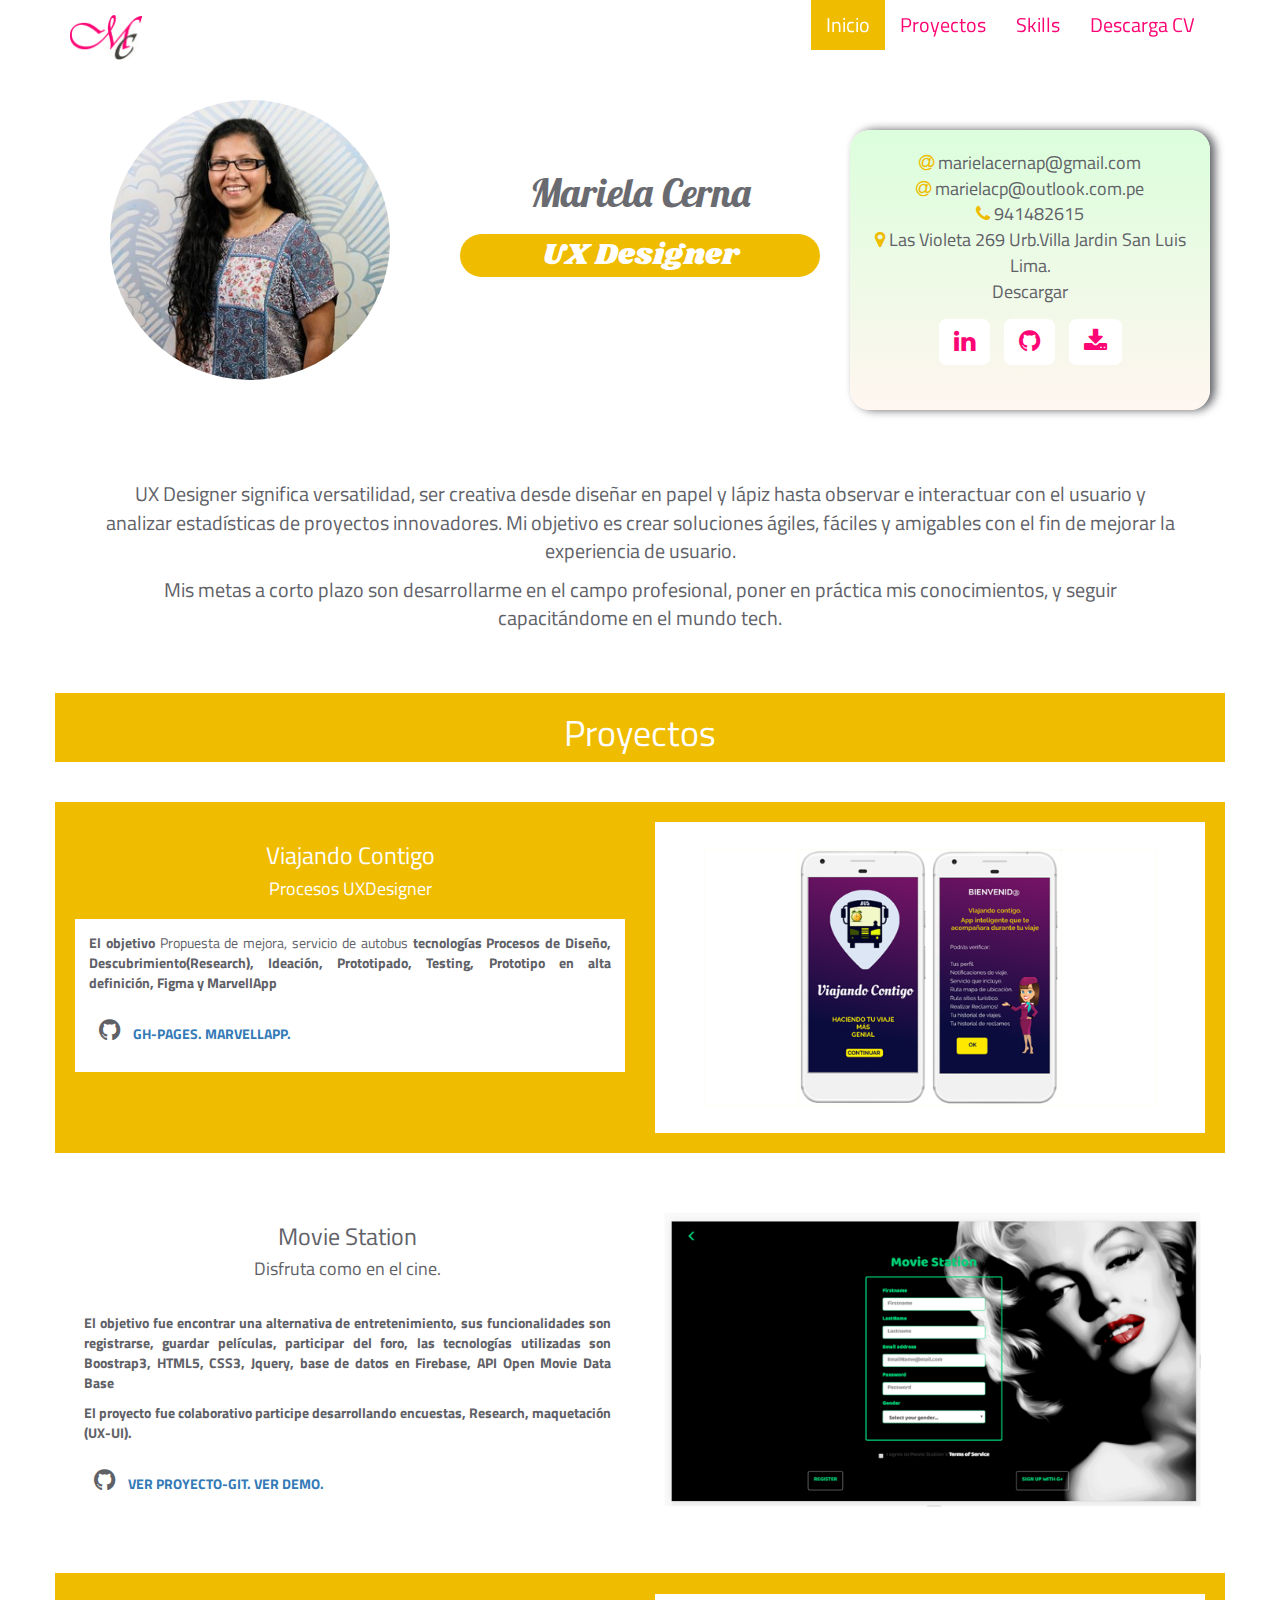
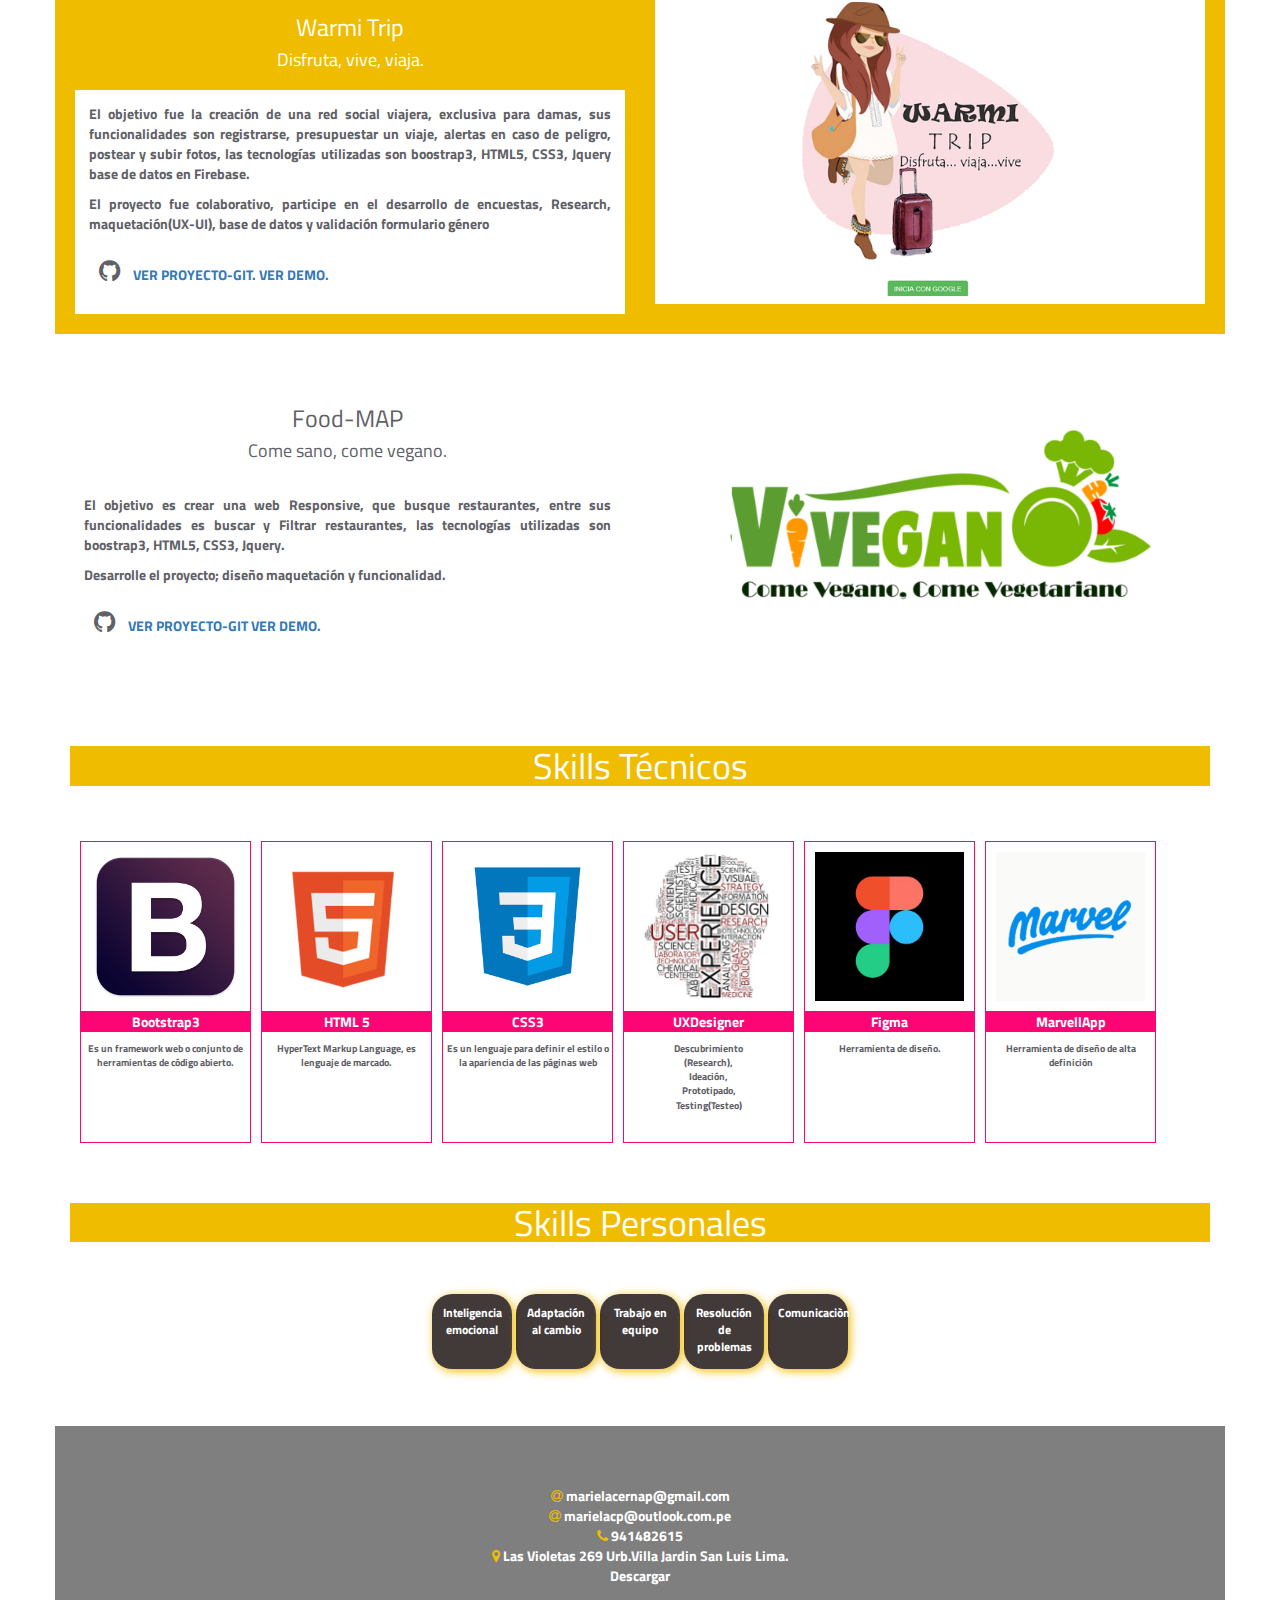
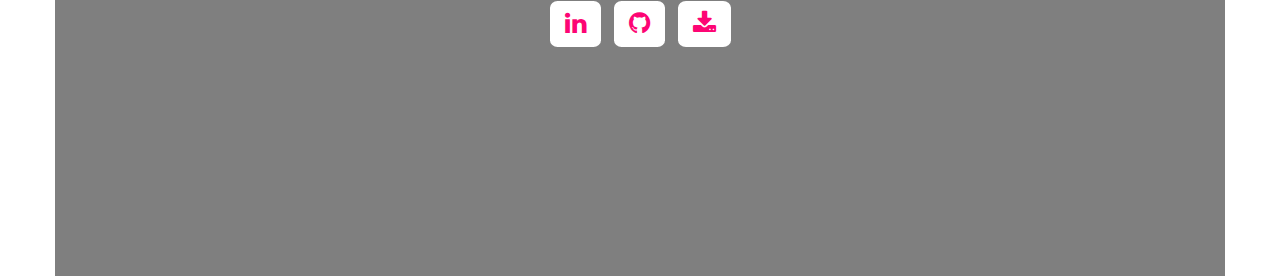
==== commit 57a5ecbf: "añadiendo actualizacion" ====
--- a/index.html
+++ b/index.html
@@ -136,36 +136,83 @@
   </div>
   <br>
   <br>
-  <div class="container color1 ">
-    <div class="row ">
-      <!--PROYECTO UX INVESTIGACION-->
-
-      <div class="col-xs-12 col-sm-6 col-md-6 col-lg-6 titlems ">
-        <div class="text-center title-p">
-          <h3> Viajando Contigo</h3>
-          <h4> Propuesta de diseño.</h4>
-        </div>
-        <div class="container-text-ms text-justify">
-          <p>
-            <strong> El objetivo</strong> Propuesta de diseño, central de autobuses </strong>
-            <strong> Tecnologías</strong> Investigación, Ideación, Prototipado y Prototipado alta definición, Figma y MarvellApp.
-            </p>
-          <p>El proyecto fue colaborativo </p>
-          <span class="btn-f">
-            <i class="fa fa-github" aria-hidden="true"></i>
-          </span>
-          <a href="https://github.com/marielacp/ux-viajandocontigo" target="_blank">VER PROYECTO.</a>
-          <a href="https://marvelapp.com/8230d94/screen/39227817" target="_blank">DEMO-MARVELL.</a>
-        </div>
-      </div>
-
-      <div class="col-xs-12 col-sm-6 col-md-6 col-lg-6 titlems">
-        <div class="container-photo-ms">
-          <img src="assets/img/ms.png" class="img-responsive" alt="">
-        </div>
-      </div>
-    </div>
-  </div>
+
+<div class="container  color1">
+  <div class="row">
+    <!--PROYECTO UX INVESTIGACION-->
+
+    <div class="col-xs-12 col-sm-6 col-md-6 col-lg-6 titlems">
+      <div class="text-center title-p">
+        <h3> Viajando Contigo</h3>
+        <h4> Procesos UXDesigner</h4>
+      </div>
+      <div class="container-text-ms text-justify">
+        <p>
+          <strong> El objetivo</strong> Propuesta de mejora, servicio de autobus
+          <strong>
+            <strong> tecnologías </strong> Procesos de Diseño, Descubrimiento(Research), Ideación, Prototipado, Testing, Prototipo
+            en alta definición, Figma y MarvellApp</p>
+
+        <span class="btn-f">
+          <i class="fa fa-github" aria-hidden="true"></i>
+        </span>
+        <a href="https://github.com/marielacp/ux-viajandocontigo" target="_blank">GH-PAGES.</a>
+        <a href="https://marvelapp.com/8230d94/screen/39227817" target="_blank">MARVELLAPP.</a>
+      </div>
+    </div>
+
+    <div class="col-xs-12 col-sm-6 col-md-6 col-lg-6 titlems">
+      <div class="container-photo-ms">
+        <img src="assets/img/marvellapp2.png" class="img-responsive" alt="">
+      </div>
+    </div>
+  </div>
+</div>
+
+<div class="container">
+  <div class="row">
+    <div class="separacion">
+      <div class="container-skills1" >      
+
+      </div>
+    </div>
+  </div>
+</div>
+<div class="container">
+  <div class="row">
+    <!--PROYECTO1 MOVIE STATION-->
+
+    <div class="col-xs-12 col-sm-6 col-md-6 col-lg-6 titlems">
+      <div class="text-center">
+        <h3> Movie Station</h3>
+        <h4> Disfruta como en el cine.</h4>
+      </div>
+      <div class="container-text-ms text-justify">
+        <p>
+          <strong> El objetivo</strong> fue encontrar una alternativa de entretenimiento, sus
+          <strong> funcionalidades</strong> son registrarse, guardar películas, participar del foro, las
+          <strong> tecnologías </strong> utilizadas son Boostrap3, HTML5, CSS3, Jquery, base de datos en Firebase, API Open Movie
+          Data Base</p>
+        <p>El proyecto fue colaborativo
+          <strong>participe</strong> desarrollando encuestas, Research, maquetación (UX-UI).</p>
+        <span class="btn-f">
+          <i class="fa fa-github" aria-hidden="true"></i>
+        </span>
+        <a href="https://github.com/marielacp/MovieStation" target="_blank">VER PROYECTO-GIT.</a>
+        <a href="https://marielacp.github.io/MovieStation/" target="_blank">VER DEMO.</a>
+      </div>
+    </div>
+
+    <div class="col-xs-12 col-sm-6 col-md-6 col-lg-6 titlems">
+      <div class="container-photo-ms">
+        <img src="assets/img/ms.png" class="img-responsive" alt="">
+      </div>
+    </div>
+  </div>
+</div>
+
+
+   
 
   <!--PROYECTO2 WARMI TRIP-->
   <div class="container ">
@@ -199,7 +246,7 @@
           <span class="btn-f">
             <i class="fa fa-github" aria-hidden="true"></i>
           </span>
-          <a href="https://github.com/marielacp/warmi-trip" target="_blank">VER PROYECTO. </a>
+          <a href="https://github.com/marielacp/warmi-trip" target="_blank">VER PROYECTO-GIT. </a>
           <a href="https://marielacp.github.io/warmi-trip/" target="_blank">VER DEMO. </a>
         </div>
       </div>
@@ -241,7 +288,7 @@
           <span class="btn-f">
             <i class="fa fa-github" aria-hidden="true"></i>
           </span>
-          <a href="https://github.com/marielacp/project-food-map-app" target="_blank">Ver proyecto</a>
+          <a href="https://github.com/marielacp/project-food-map-app" target="_blank">VER PROYECTO-GIT</a>
           <a href="https://marielacp.github.io/project-food-map-app/" target="_blank">VER DEMO.</a>
         </div>
       </div>
